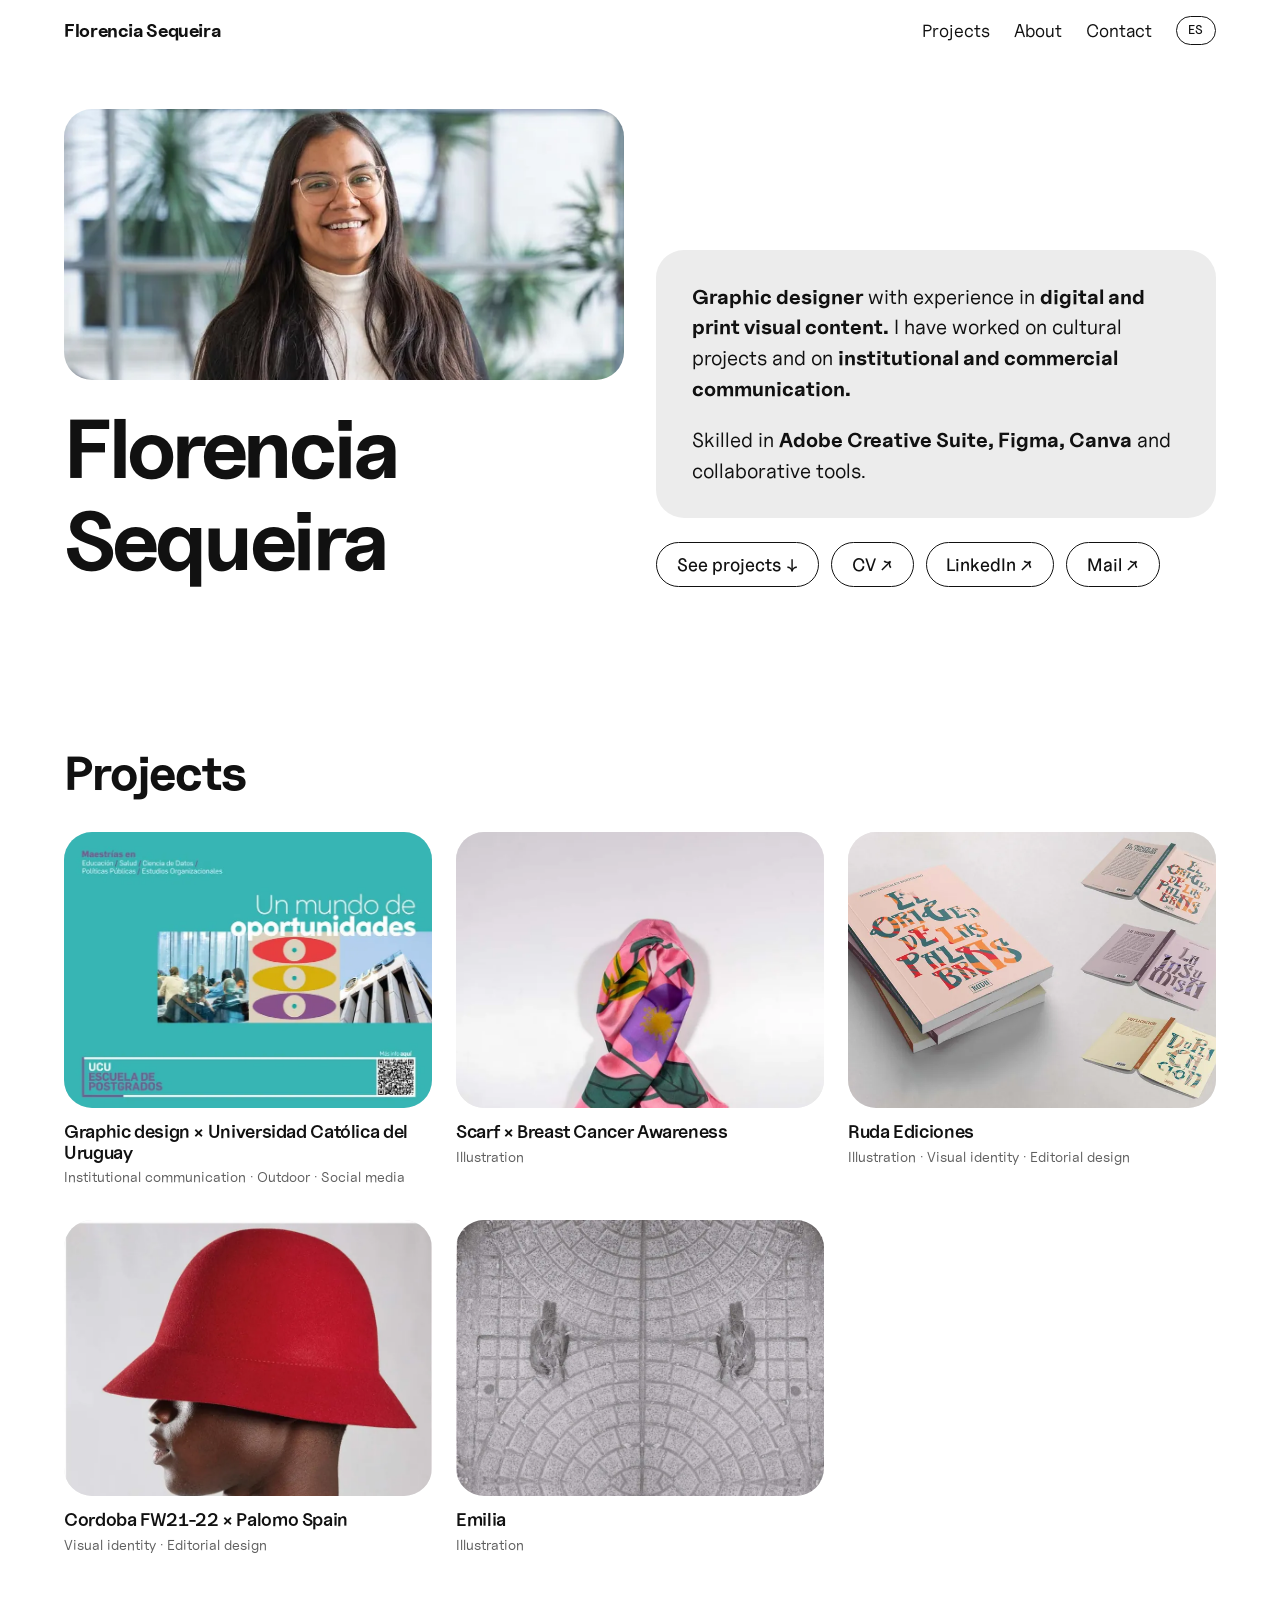
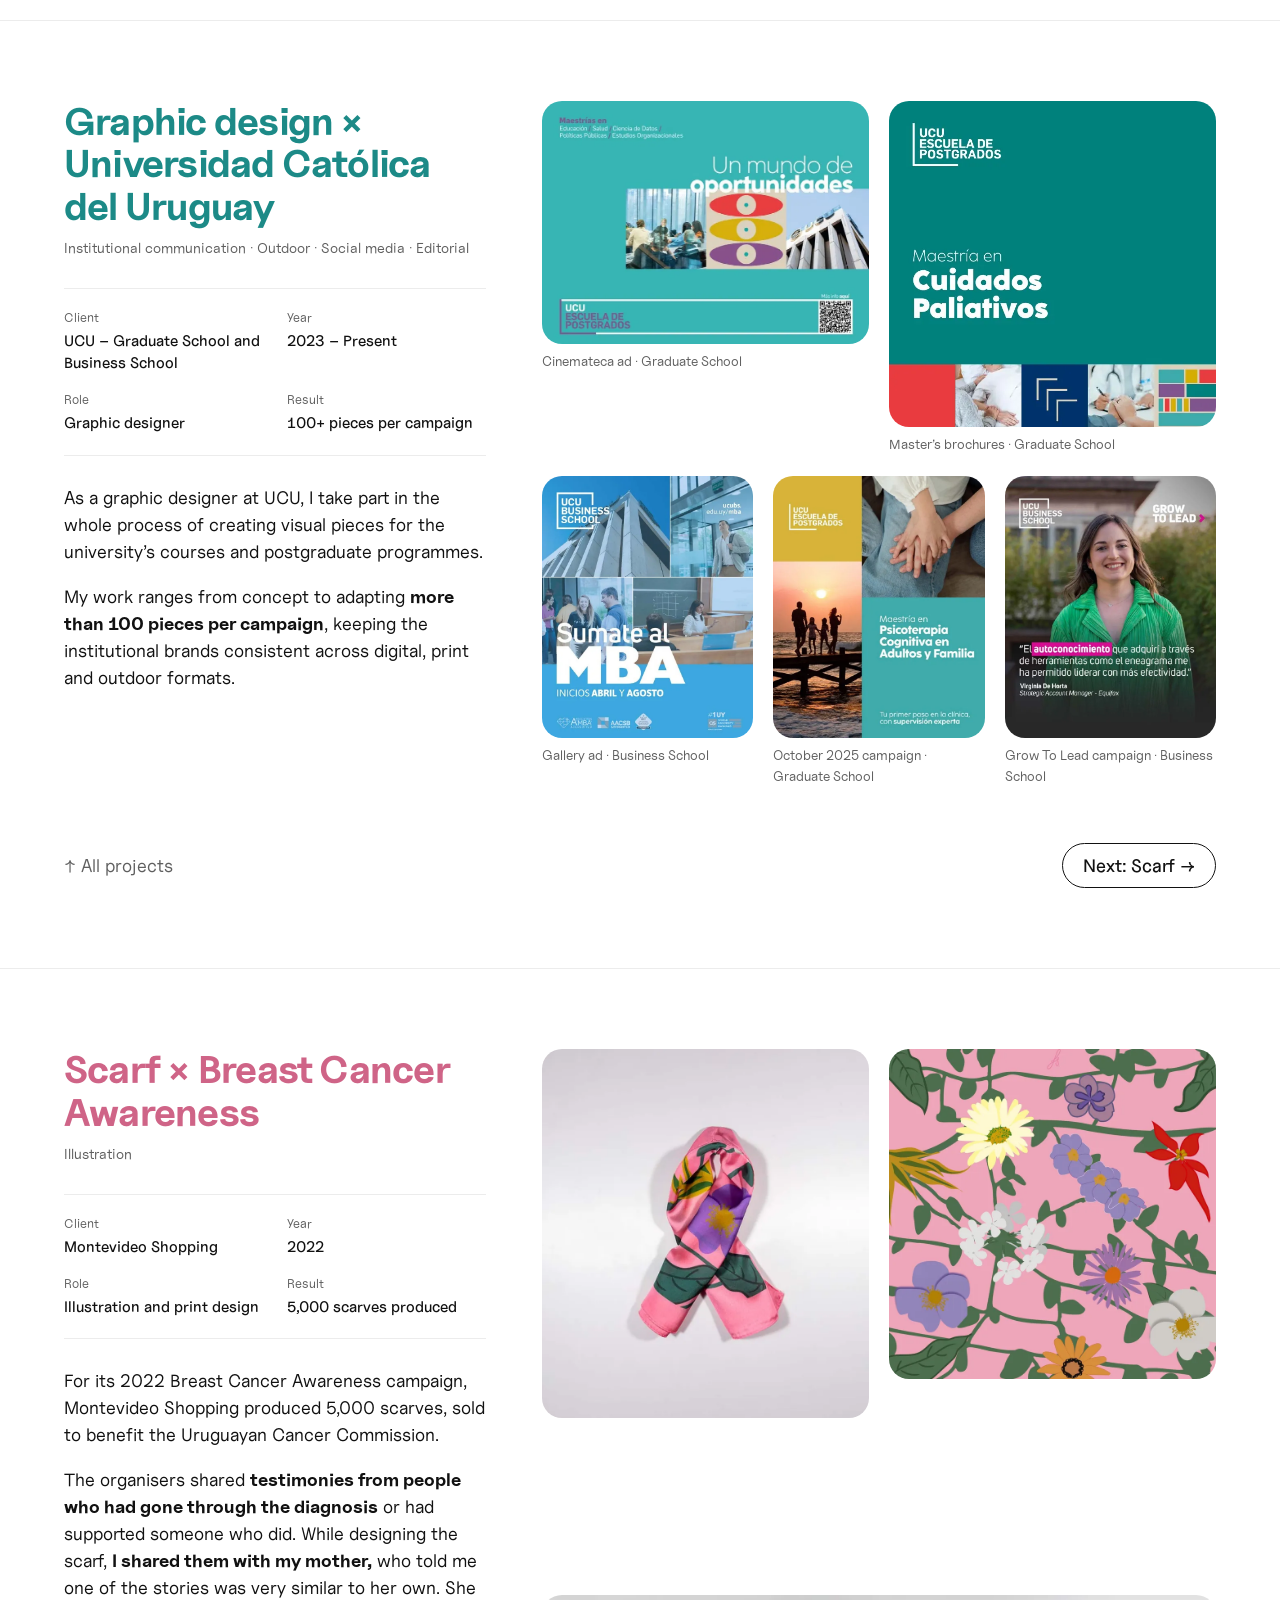
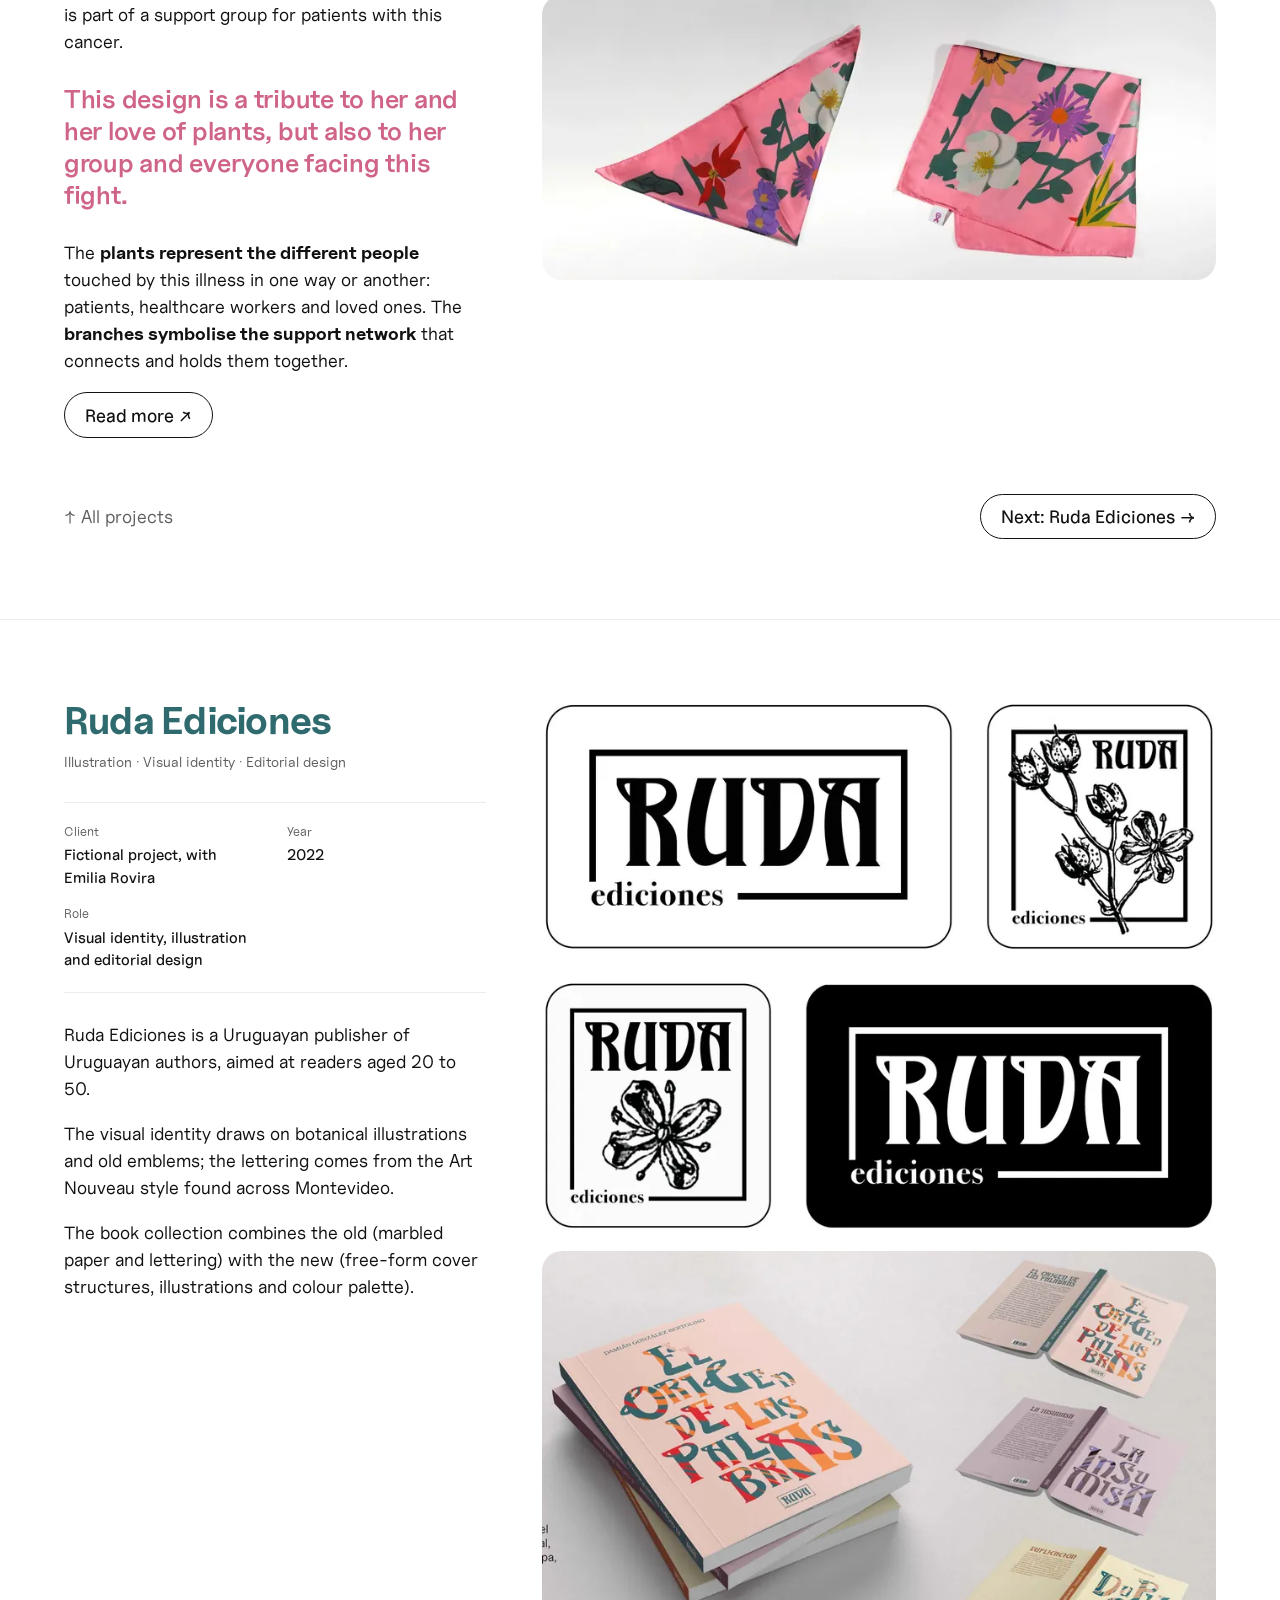
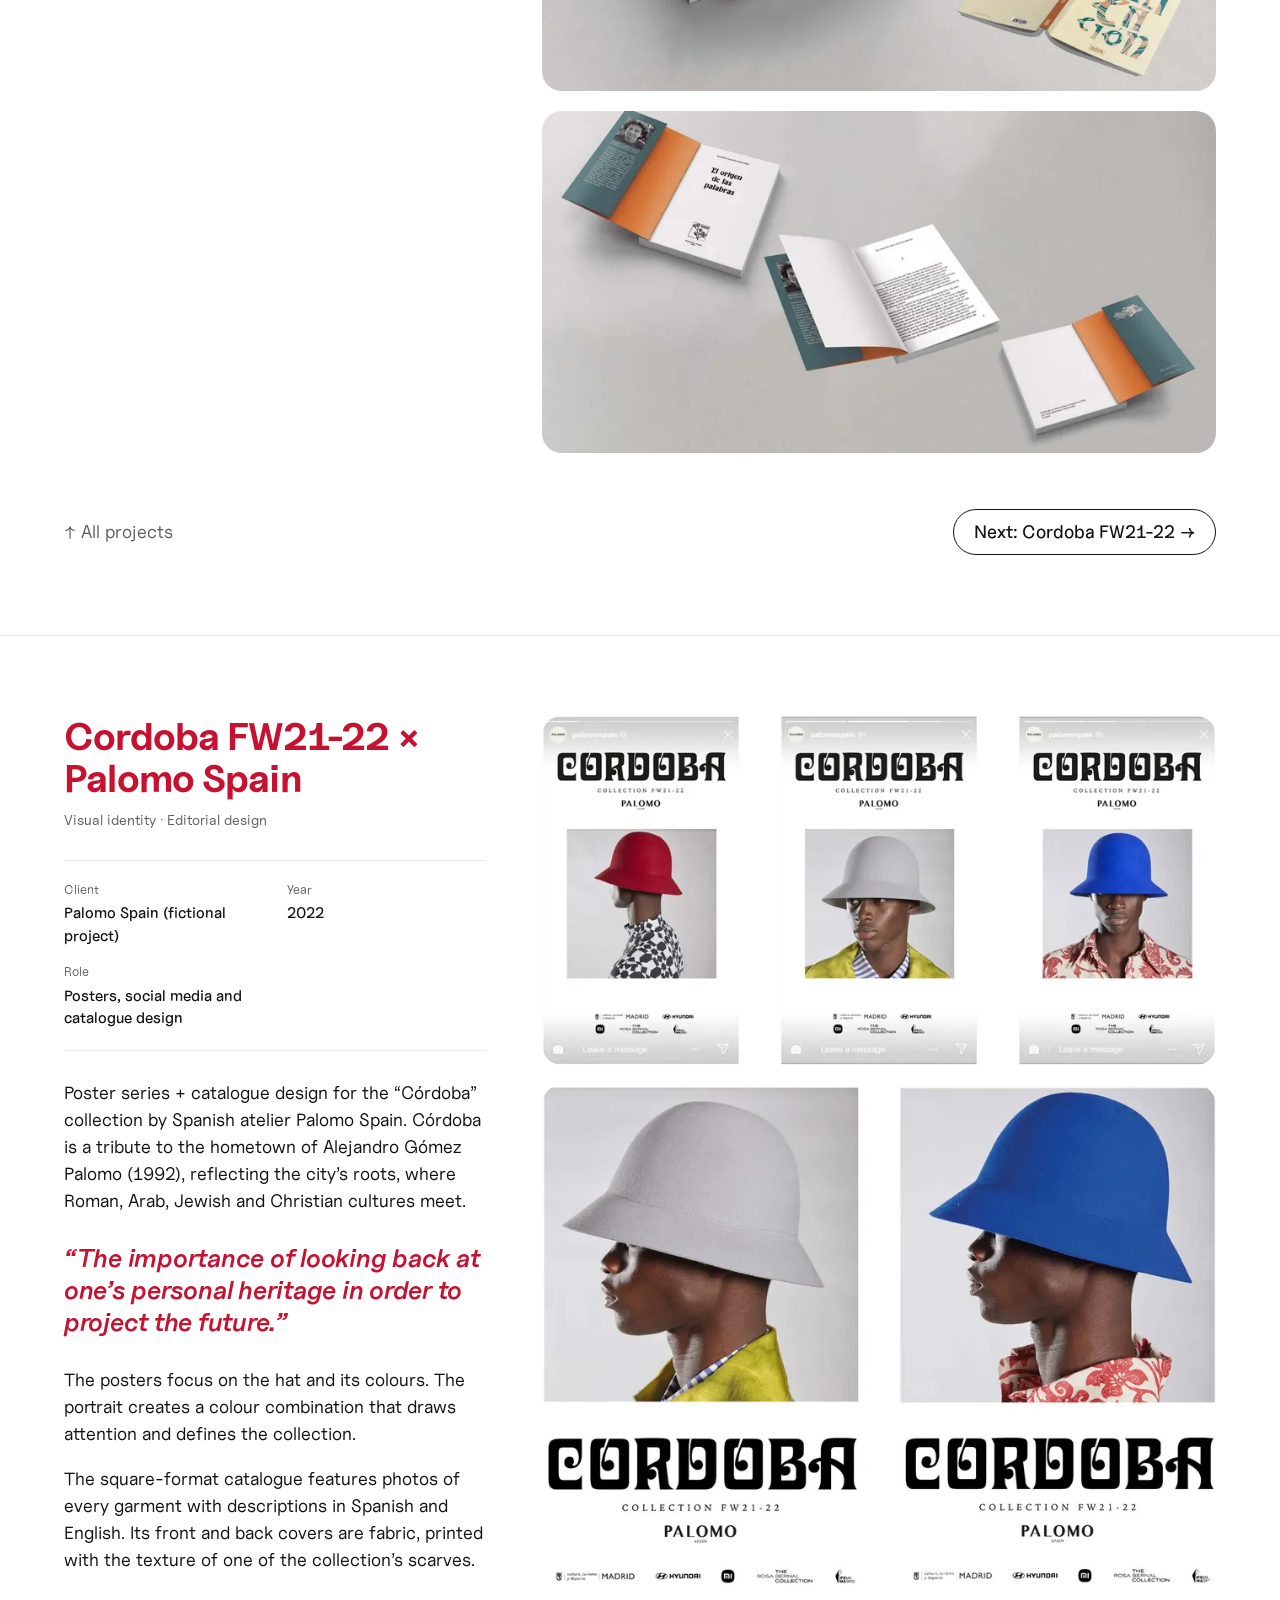
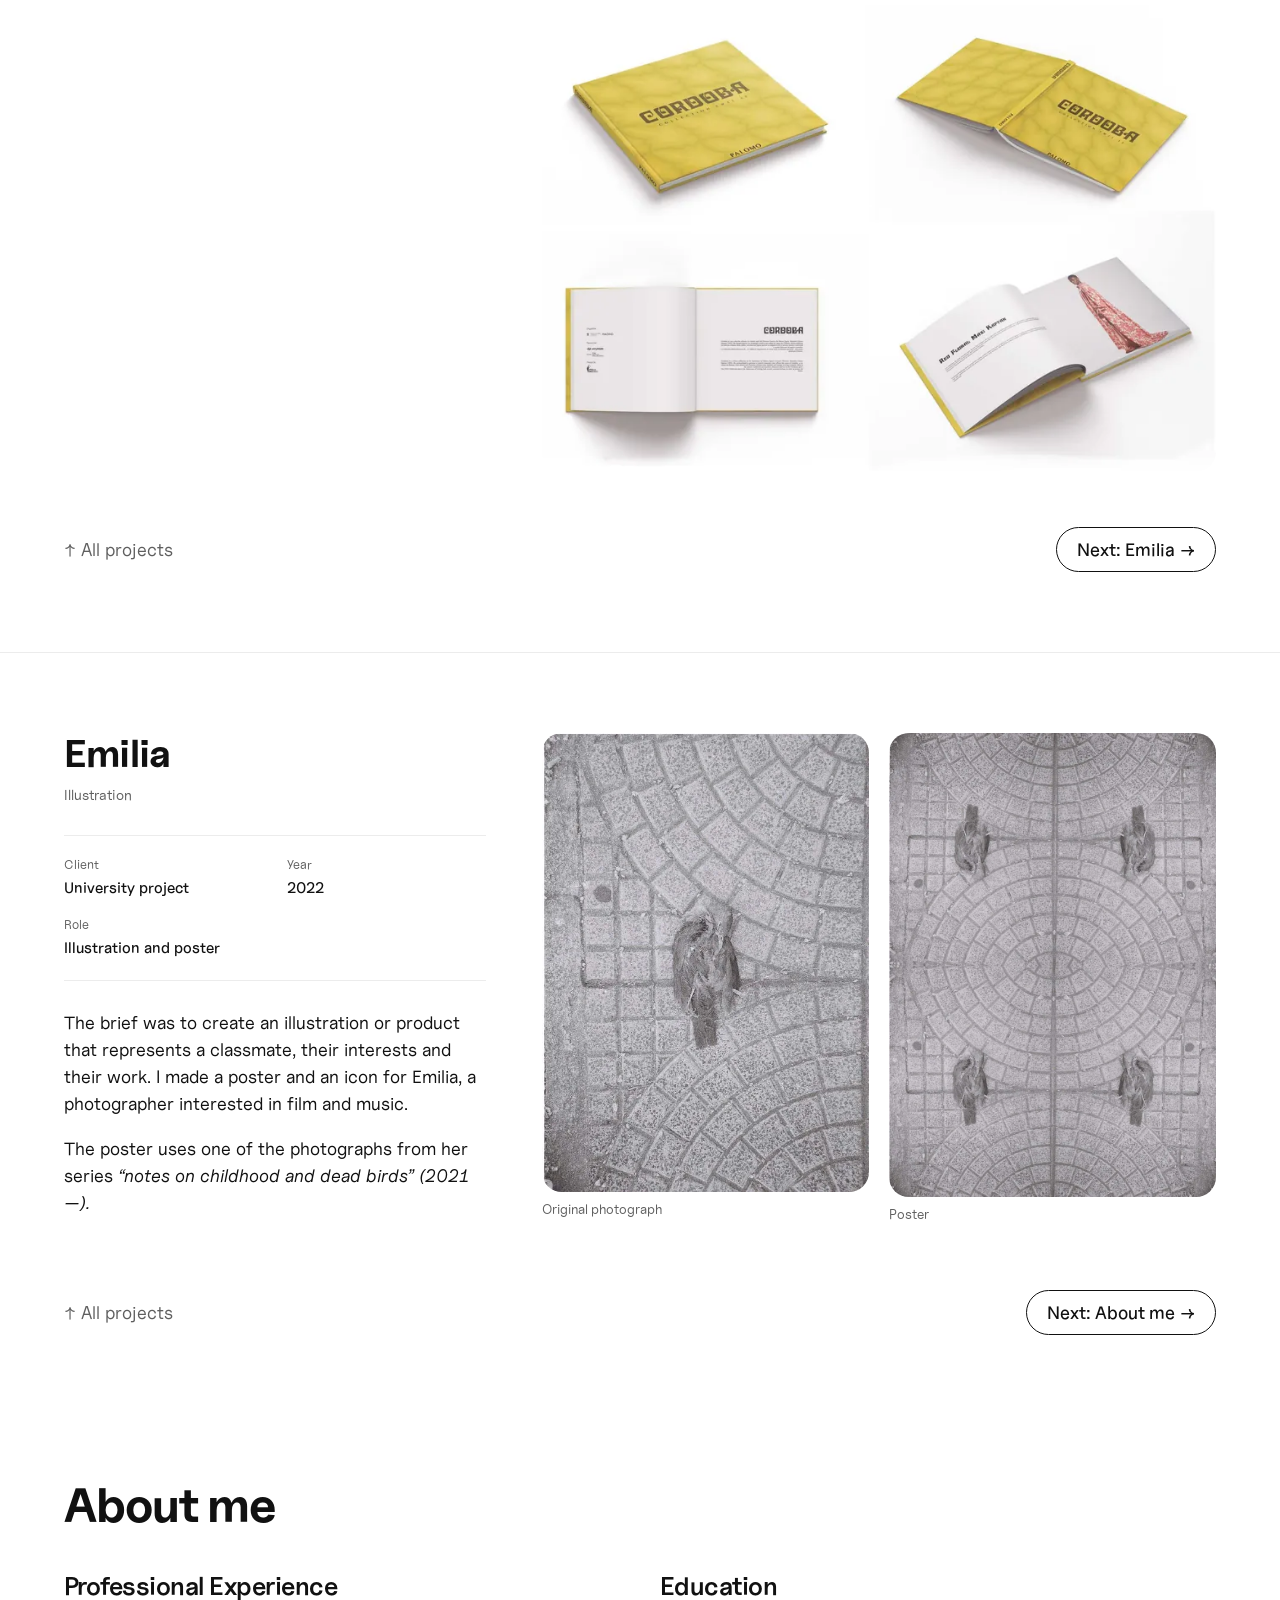
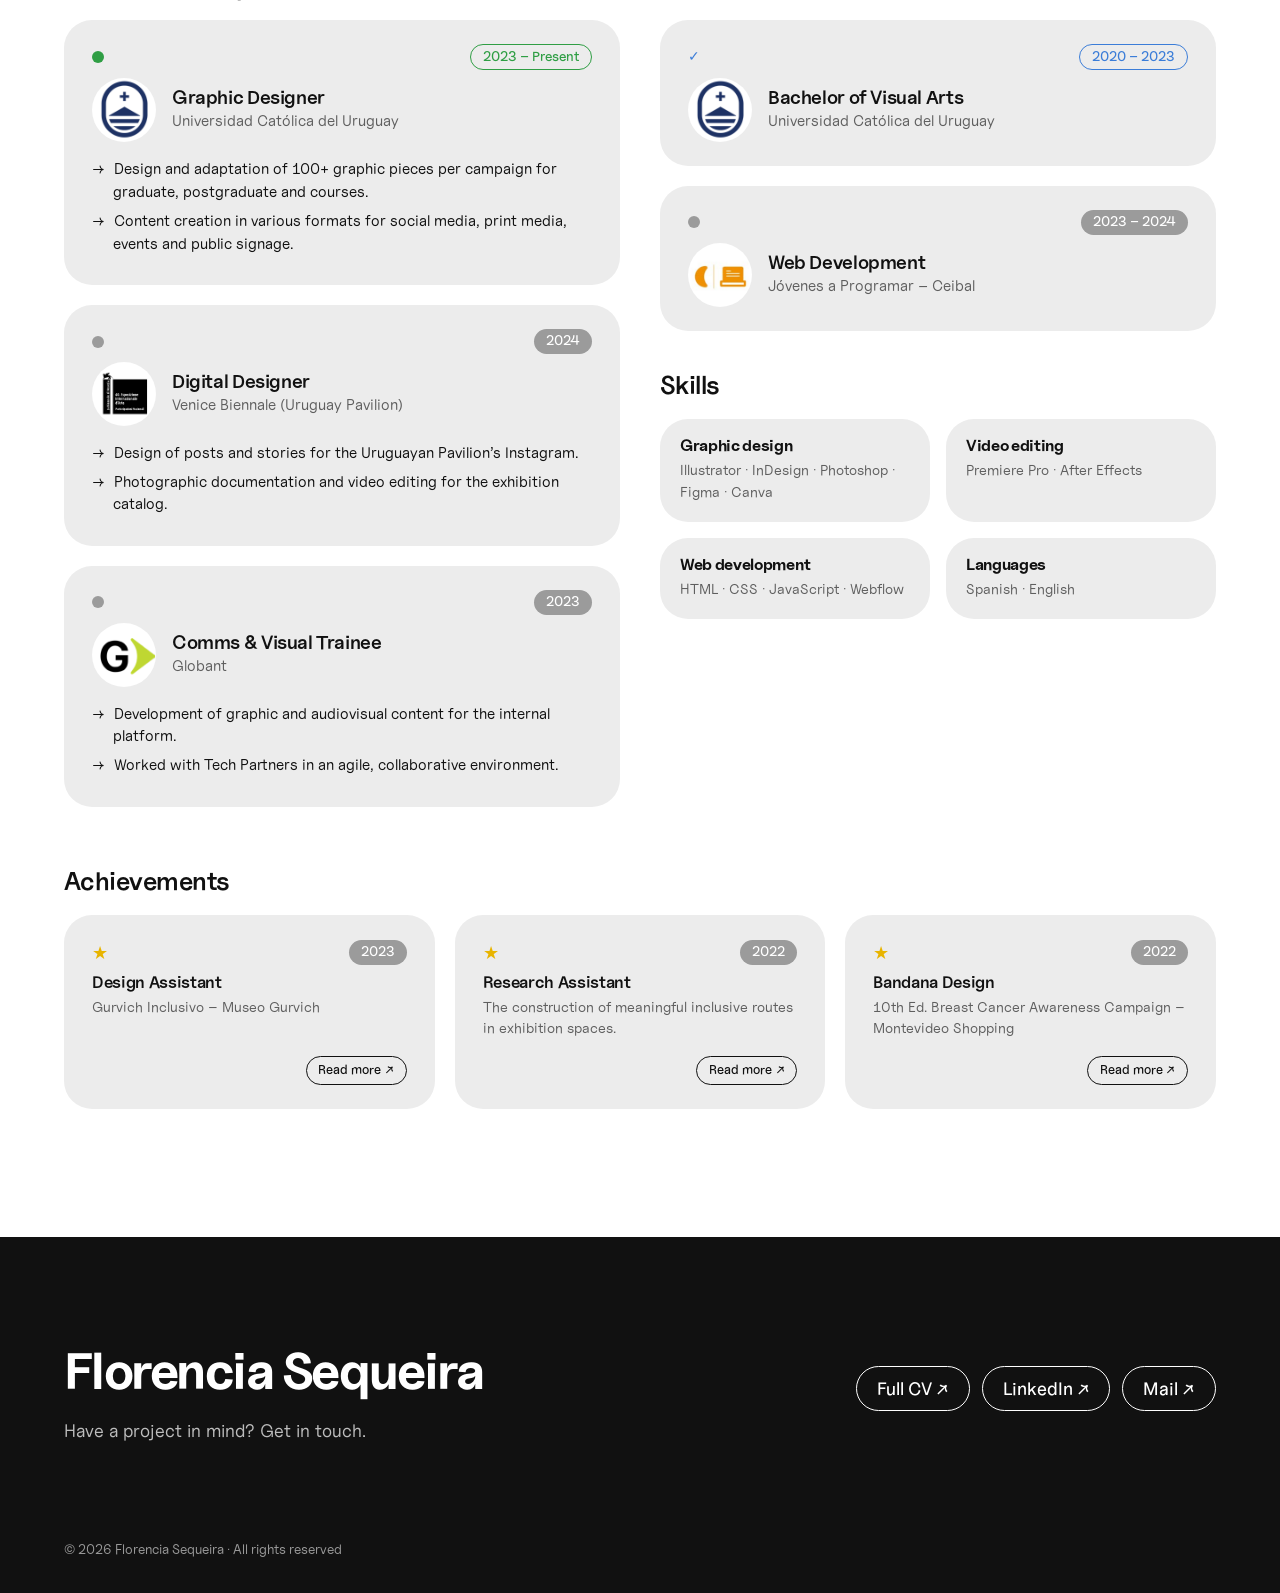
==== index.html @ ae551be0 "Visor de imágenes, página 404 y datos para Google - Visor: clic en una imagen para verla grande, con" ====
<!DOCTYPE html>
<html lang="es">
  <head>
    <meta charset="UTF-8" />
    <meta name="viewport" content="width=device-width, initial-scale=1.0" />
    <title>Florencia Sequeira · Diseño gráfico</title>
    <meta
      name="description"
      content="Portfolio de Florencia Sequeira, diseñadora gráfica: identidad visual, diseño editorial, ilustración y comunicación institucional."
    />

    <!-- Vista previa al compartir el enlace (LinkedIn, WhatsApp, mail…) -->
    <meta property="og:type" content="website" />
    <meta property="og:url" content="https://floseq.github.io/" />
    <meta property="og:title" content="Florencia Sequeira · Diseño gráfico" />
    <meta
      property="og:description"
      content="Diseñadora gráfica · Graphic designer. Identidad visual, diseño editorial, ilustración y comunicación institucional."
    />
    <meta property="og:image" content="https://floseq.github.io/images/og-imagen.jpg" />
    <meta property="og:image:width" content="1200" />
    <meta property="og:image:height" content="630" />
    <meta property="og:image:alt" content="Florencia Sequeira, diseñadora gráfica" />
    <meta property="og:locale" content="es_UY" />
    <meta property="og:locale:alternate" content="en_US" />
    <meta name="twitter:card" content="summary_large_image" />

    <!-- Ícono de la pestaña del navegador -->
    <link rel="icon" type="image/png" sizes="32x32" href="images/favicon-32.png" />
    <link rel="icon" type="image/png" sizes="192x192" href="images/icono-192.png" />
    <link rel="apple-touch-icon" href="images/apple-touch-icon.png" />
    <meta name="theme-color" content="#ffffff" />

    <!-- Para Google: la dirección oficial de esta página y quién es su autora -->
    <link rel="canonical" href="https://floseq.github.io/" />
    <script type="application/ld+json">
      {
        "@context": "https://schema.org",
        "@type": "Person",
        "name": "Florencia Sequeira",
        "jobTitle": "Diseñadora gráfica",
        "description": "Diseñadora gráfica con experiencia en contenido visual digital e impreso, identidad visual, diseño editorial e ilustración.",
        "url": "https://floseq.github.io/",
        "image": "https://floseq.github.io/images/proyectos/perfil.webp",
        "email": "mailto:florenciasequeira@gmail.com",
        "sameAs": ["https://www.linkedin.com/in/floseq/"],
        "worksFor": { "@type": "CollegeOrUniversity", "name": "Universidad Católica del Uruguay" },
        "alumniOf": { "@type": "CollegeOrUniversity", "name": "Universidad Católica del Uruguay" },
        "address": { "@type": "PostalAddress", "addressCountry": "UY" },
        "knowsAbout": ["Diseño gráfico", "Identidad visual", "Diseño editorial", "Ilustración", "Comunicación institucional"],
        "knowsLanguage": ["es", "en"]
      }
    </script>

    <link rel="preload" href="fonts/uncut-sans-latin-400-normal.woff2" as="font" type="font/woff2" crossorigin />
    <link rel="preload" href="fonts/uncut-sans-latin-600-normal.woff2" as="font" type="font/woff2" crossorigin />
    <link rel="stylesheet" href="estilos.css" />
  </head>
  <body>
    <!-- Cómo funcionan los idiomas:
         cada texto está dos veces, con class="es" y class="en".
         El CSS oculta el idioma que no está activo y script.js cambia entre ellos. -->
    <a class="saltar" href="#contenido">
      <span class="es">Saltar al contenido</span><span class="en">Skip to content</span>
    </a>

    <header class="cabecera">
      <a class="marca" href="#inicio">Florencia Sequeira</a>
      <nav class="menu">
        <!-- En celular estos enlaces se esconden y se abren con el botón "Menú" -->
        <div class="menu__enlaces" id="menu-enlaces">
          <a href="#proyectos"><span class="es">Proyectos</span><span class="en">Projects</span></a>
          <a href="#sobremi"><span class="es">Sobre mí</span><span class="en">About</span></a>
          <a href="#contacto"><span class="es">Contacto</span><span class="en">Contact</span></a>
        </div>
        <button class="pill pill--chica" id="cambiar-idioma" type="button" aria-label="View in English">
          <span class="es">EN</span>
          <span class="en">ES</span>
        </button>
        <button class="menu__boton" id="abrir-menu" type="button" aria-expanded="false" aria-controls="menu-enlaces">
          <span class="menu__icono" aria-hidden="true"></span>
          <span class="solo-lector es">Menú</span><span class="solo-lector en">Menu</span>
        </button>
      </nav>
    </header>

    <main id="contenido">
      <!-- ========== INICIO ========== -->
      <section class="hero" id="inicio">
        <div class="hero__perfil">
          <img
            class="hero__foto"
            src="images/proyectos/perfil.webp"
            srcset="images/proyectos/perfil-800.webp 800w, images/proyectos/perfil.webp 1000w"
            sizes="(max-width: 900px) 100vw, 580px"
            width="1000"
            height="485"
            alt="Retrato de Florencia Sequeira sonriendo"
            data-alt-en="Portrait of Florencia Sequeira smiling"
          />
          <h1 class="hero__nombre">Florencia Sequeira</h1>
        </div>

        <div class="hero__texto">
          <div class="tarjeta tarjeta--grande">
            <p class="es">
              <strong>Diseñadora gráfica</strong> con experiencia en <strong>contenido visual digital e impreso.</strong> He trabajado en proyectos
              culturales y de <strong>comunicación institucional y comercial.</strong>
            </p>
            <p class="en">
              <strong>Graphic designer</strong> with experience in <strong>digital and print visual content.</strong> I have worked on cultural
              projects and on <strong>institutional and commercial communication.</strong>
            </p>
            <p class="es">
              Manejo de <strong>Adobe Creative Suite, Figma, Canva</strong> y herramientas colaborativas.
            </p>
            <p class="en">
              Skilled in <strong>Adobe Creative Suite, Figma, Canva</strong> and collaborative tools.
            </p>
          </div>

          <div class="botones">
            <a class="pill" href="#proyectos"><span class="es">Ver proyectos</span><span class="en">See projects</span> ↓</a>
            <a class="pill es" href="docs/Florencia-Sequeira-CV-ES.pdf" target="_blank" rel="noopener">CV ↗</a>
            <a class="pill en" href="docs/Florencia-Sequeira-CV-EN.pdf" target="_blank" rel="noopener">CV ↗</a>
            <a class="pill" href="https://www.linkedin.com/in/floseq/" target="_blank" rel="noopener">LinkedIn ↗</a>
            <a class="pill" href="mailto:florenciasequeira@gmail.com">Mail ↗</a>
          </div>
        </div>
      </section>

      <!-- ========== PROYECTOS: índice ========== -->
      <section class="seccion" id="proyectos">
        <h2><span class="es">Proyectos</span><span class="en">Projects</span></h2>

        <div class="indice">
          <a class="indice__item" href="#ucu">
            <img
              src="images/proyectos/ucu-cinemateca.webp"
              srcset="images/proyectos/ucu-cinemateca-800.webp 800w, images/proyectos/ucu-cinemateca.webp 842w"
              sizes="(max-width: 600px) 100vw, 400px"
              width="842"
              height="624"
              alt=""
              loading="lazy"
            />
            <h3>
              <span class="es">Diseño gráfico × Universidad Católica del Uruguay</span
              ><span class="en">Graphic design × Universidad Católica del Uruguay</span>
            </h3>
            <p>
              <span class="es">Comunicación institucional · Vía pública · Redes sociales</span
              ><span class="en">Institutional communication · Outdoor · Social media</span>
            </p>
          </a>
          <a class="indice__item" href="#bienal" hidden>
            <!-- PENDIENTE: cambiar por una imagen real del proyecto -->
            <div class="indice__placeholder">
              <img src="images/logos/bienal.png" width="144" height="144" alt="" />
            </div>
            <h3><span class="es">Bienal de Venecia × Pabellón de Uruguay</span><span class="en">Venice Biennale × Uruguay Pavilion</span></h3>
            <p><span class="es">Redes sociales · Fotografía · Video</span><span class="en">Social media · Photography · Video</span></p>
          </a>
          <a class="indice__item" href="#panuelo">
            <img
              src="images/proyectos/panuelo-lazo.webp"
              srcset="images/proyectos/panuelo-lazo-800.webp 800w, images/proyectos/panuelo-lazo.webp 1200w"
              sizes="(max-width: 600px) 100vw, 400px"
              width="1200"
              height="1350"
              alt=""
              loading="lazy"
            />
            <h3><span class="es">Pañuelo × Lucha contra el Cáncer de Mama</span><span class="en">Scarf × Breast Cancer Awareness</span></h3>
            <p><span class="es">Ilustración</span><span class="en">Illustration</span></p>
          </a>
          <a class="indice__item" href="#ruda">
            <img
              src="images/proyectos/ruda-libros.webp"
              srcset="images/proyectos/ruda-libros-800.webp 800w, images/proyectos/ruda-libros.webp 1600w"
              sizes="(max-width: 600px) 100vw, 400px"
              width="1600"
              height="1044"
              alt=""
              loading="lazy"
            />
            <h3>Ruda Ediciones</h3>
            <p>
              <span class="es">Ilustración · Identidad visual · Diseño editorial</span
              ><span class="en">Illustration · Visual identity · Editorial design</span>
            </p>
          </a>
          <a class="indice__item" href="#cordoba">
            <img
              src="images/proyectos/cordoba-afiche.webp"
              srcset="images/proyectos/cordoba-afiche-800.webp 800w, images/proyectos/cordoba-afiche.webp 1000w"
              sizes="(max-width: 600px) 100vw, 400px"
              width="1000"
              height="1589"
              alt=""
              loading="lazy"
            />
            <h3>Cordoba FW21-22 × Palomo Spain</h3>
            <p>
              <span class="es">Identidad visual · Diseño editorial</span><span class="en">Visual identity · Editorial design</span>
            </p>
          </a>
          <a class="indice__item" href="#emilia">
            <img
              src="images/proyectos/emilia-poster.webp"
              srcset="images/proyectos/emilia-poster-800.webp 800w, images/proyectos/emilia-poster.webp 1000w"
              sizes="(max-width: 600px) 100vw, 400px"
              width="1000"
              height="1419"
              alt=""
              loading="lazy"
            />
            <h3>Emilia</h3>
            <p><span class="es">Ilustración</span><span class="en">Illustration</span></p>
          </a>
        </div>
      </section>

      <!-- Cada proyecto tiene:
           1. --acento: el color del proyecto (lo usa estilos.css)
           2. .ficha: cliente, año, rol y resultado
           3. .galeria: las imágenes. Por defecto ocupan media fila;
              class="ancho" ocupa la fila entera y class="tercio" un tercio.
           4. .proyecto__nav: enlaces al siguiente proyecto -->

      <!-- ========== PROYECTO: UCU ========== -->
      <article class="proyecto" id="ucu" style="--acento: #1c8a87">
        <div class="proyecto__texto">
          <h2 class="proyecto__titulo">
            <span class="es">Diseño gráfico × Universidad Católica del Uruguay</span
            ><span class="en">Graphic design × Universidad Católica del Uruguay</span>
          </h2>
          <p class="etiquetas">
            <span class="es">Comunicación institucional · Vía pública · Redes sociales · Editorial</span
            ><span class="en">Institutional communication · Outdoor · Social media · Editorial</span>
          </p>

          <dl class="ficha">
            <div>
              <dt><span class="es">Cliente</span><span class="en">Client</span></dt>
              <dd>
                <span class="es">UCU – Escuela de Postgrados y Business School</span
                ><span class="en">UCU – Graduate School and Business School</span>
              </dd>
            </div>
            <div>
              <dt><span class="es">Año</span><span class="en">Year</span></dt>
              <dd>2023 – <span class="es">Actualidad</span><span class="en">Present</span></dd>
            </div>
            <div>
              <dt><span class="es">Rol</span><span class="en">Role</span></dt>
              <dd><span class="es">Diseñadora gráfica</span><span class="en">Graphic designer</span></dd>
            </div>
            <div>
              <dt><span class="es">Resultado</span><span class="en">Result</span></dt>
              <dd><span class="es">+100 piezas por campaña</span><span class="en">100+ pieces per campaign</span></dd>
            </div>
          </dl>

          <p class="es">
            Como diseñadora gráfica en UCU, colaboro en todo el proceso de creación de piezas visuales para cursos y programas de postgrado de la
            universidad.
          </p>
          <p class="en">
            As a graphic designer at UCU, I take part in the whole process of creating visual pieces for the university’s courses and postgraduate
            programmes.
          </p>
          <p class="es">
            Mi trabajo abarca desde la conceptualización hasta la adaptación de <strong>más de 100 piezas gráficas por campaña</strong>,
            manteniendo la coherencia visual de las marcas institucionales en varios formatos: materiales digitales, impresos y cartelería pública.
          </p>
          <p class="en">
            My work ranges from concept to adapting <strong>more than 100 pieces per campaign</strong>, keeping the institutional brands consistent
            across digital, print and outdoor formats.
          </p>
        </div>

        <div class="galeria">
          <figure>
            <img
              class="media"
              src="images/proyectos/ucu-cinemateca.webp"
              srcset="images/proyectos/ucu-cinemateca-800.webp 800w, images/proyectos/ucu-cinemateca.webp 842w"
              sizes="(max-width: 600px) 100vw, (max-width: 900px) 50vw, 360px"
              width="842"
              height="624"
              loading="lazy"
              alt="Aviso “Un mundo de oportunidades” de la Escuela de Postgrados, en turquesa con fotos y formas de colores"
              data-alt-en="“A world of opportunities” ad for the Graduate School, in turquoise with photos and colourful shapes"
            />
            <figcaption>
              <span class="es">Aviso Cinemateca · Escuela de Postgrados</span><span class="en">Cinemateca ad · Graduate School</span>
            </figcaption>
          </figure>
          <figure>
            <img
              class="media"
              src="images/proyectos/ucu-folletos.webp"
              width="632"
              height="630"
              loading="lazy"
              alt="Tapa del folleto de la Maestría en Cuidados Paliativos, en verde azulado"
              data-alt-en="Cover of the Master’s in Palliative Care brochure, in teal"
            />
            <figcaption>
              <span class="es">Folletos de maestrías · Escuela de Postgrados</span><span class="en">Master’s brochures · Graduate School</span>
            </figcaption>
          </figure>
          <figure class="tercio">
            <img
              class="media"
              src="images/proyectos/ucu-mba.webp"
              width="644"
              height="800"
              loading="lazy"
              alt="Aviso “Sumate al MBA” de UCU Business School con fotos del campus"
              data-alt-en="“Join the MBA” ad for UCU Business School with campus photos"
            />
            <figcaption><span class="es">Aviso Galería · Business School</span><span class="en">Gallery ad · Business School</span></figcaption>
          </figure>
          <figure class="tercio">
            <img
              class="media"
              src="images/proyectos/ucu-psicoterapia.webp"
              width="644"
              height="800"
              loading="lazy"
              alt="Pieza de la Maestría en Psicoterapia Cognitiva con fotos de una familia y manos entrelazadas"
              data-alt-en="Piece for the Master’s in Cognitive Psychotherapy with photos of a family and joined hands"
            />
            <figcaption>
              <span class="es">Campaña OCT/2025 · Escuela de Postgrados</span><span class="en">October 2025 campaign · Graduate School</span>
            </figcaption>
          </figure>
          <figure class="tercio">
            <img
              class="media"
              src="images/proyectos/ucu-grow-to-lead.webp"
              width="644"
              height="800"
              loading="lazy"
              alt="Pieza “Grow To Lead” con el retrato y la cita de una egresada"
              data-alt-en="“Grow To Lead” piece with a graduate’s portrait and quote"
            />
            <figcaption>
              <span class="es">Campaña Grow To Lead · Business School</span><span class="en">Grow To Lead campaign · Business School</span>
            </figcaption>
          </figure>
        </div>

        <nav class="proyecto__nav">
          <a href="#proyectos">↑ <span class="es">Todos los proyectos</span><span class="en">All projects</span></a>
          <a class="pill" href="#panuelo"><span class="es">Siguiente: Pañuelo</span><span class="en">Next: Scarf</span> →</a>
        </nav>
      </article>

      <!-- ========== PROYECTO: Bienal de Venecia (PENDIENTE: textos e imágenes) ==========
           OCULTO con el atributo "hidden". Para mostrarlo:
           1. Borrar "hidden" aquí abajo y en su tarjeta del índice de proyectos.
           2. En el proyecto UCU, cambiar "Siguiente" para que apunte a #bienal. -->
      <article class="proyecto" id="bienal" style="--acento: #111111" hidden>
        <div class="proyecto__texto">
          <h2 class="proyecto__titulo">
            <span class="es">Bienal de Venecia × Pabellón de Uruguay</span><span class="en">Venice Biennale × Uruguay Pavilion</span>
          </h2>
          <p class="etiquetas"><span class="es">Redes sociales · Fotografía · Video</span><span class="en">Social media · Photography · Video</span></p>

          <dl class="ficha">
            <div>
              <dt><span class="es">Cliente</span><span class="en">Client</span></dt>
              <dd>
                <span class="es">Envío de Uruguay a la 60ª Bienal de Venecia</span
                ><span class="en">Uruguay’s participation in the 60th Venice Biennale</span>
              </dd>
            </div>
            <div>
              <dt><span class="es">Año</span><span class="en">Year</span></dt>
              <dd>2024</dd>
            </div>
            <div>
              <dt><span class="es">Rol</span><span class="en">Role</span></dt>
              <dd><span class="es">Diseñadora digital</span><span class="en">Digital designer</span></dd>
            </div>
            <div>
              <dt><span class="es">Resultado</span><span class="en">Result</span></dt>
              <dd class="pendiente"><span class="es">Pendiente</span><span class="en">To do</span></dd>
            </div>
          </dl>

          <p class="es">
            Diseñé las publicaciones e historias para el Instagram del pabellón uruguayo, y realicé el registro fotográfico y la edición de videos
            del catálogo de la exposición.
          </p>
          <p class="en">
            I designed the posts and stories for the Uruguayan Pavilion’s Instagram, and handled the photographic documentation and video editing
            for the exhibition catalogue.
          </p>
          <p class="pendiente">
            <span class="es">Texto pendiente: concepto de la exposición, desafío de comunicación y tu proceso.</span
            ><span class="en">Text to do: exhibition concept, communication challenge and your process.</span>
          </p>
        </div>

        <div class="galeria">
          <div class="placeholder ancho" style="aspect-ratio: 16 / 9">
            <span class="es">Imagen pendiente: publicaciones de Instagram</span><span class="en">Image to do: Instagram posts</span>
          </div>
          <div class="placeholder" style="aspect-ratio: 4 / 5">
            <span class="es">Imagen pendiente: historia</span><span class="en">Image to do: story</span>
          </div>
          <div class="placeholder" style="aspect-ratio: 4 / 5">
            <span class="es">Imagen pendiente: historia</span><span class="en">Image to do: story</span>
          </div>
          <div class="placeholder ancho" style="aspect-ratio: 16 / 9">
            <span class="es">Imagen pendiente: fotografías o video del catálogo</span
            ><span class="en">Image to do: catalogue photos or video</span>
          </div>
        </div>

        <nav class="proyecto__nav">
          <a href="#proyectos">↑ <span class="es">Todos los proyectos</span><span class="en">All projects</span></a>
          <a class="pill" href="#panuelo"><span class="es">Siguiente: Pañuelo</span><span class="en">Next: Scarf</span> →</a>
        </nav>
      </article>

      <!-- ========== PROYECTO: Pañuelo ========== -->
      <article class="proyecto" id="panuelo" style="--acento: #cf6487">
        <div class="proyecto__texto">
          <h2 class="proyecto__titulo">
            <span class="es">Pañuelo × Lucha contra el Cáncer de Mama</span><span class="en">Scarf × Breast Cancer Awareness</span>
          </h2>
          <p class="etiquetas"><span class="es">Ilustración</span><span class="en">Illustration</span></p>

          <dl class="ficha">
            <div>
              <dt><span class="es">Cliente</span><span class="en">Client</span></dt>
              <dd>Montevideo Shopping</dd>
            </div>
            <div>
              <dt><span class="es">Año</span><span class="en">Year</span></dt>
              <dd>2022</dd>
            </div>
            <div>
              <dt><span class="es">Rol</span><span class="en">Role</span></dt>
              <dd><span class="es">Ilustración y diseño de estampa</span><span class="en">Illustration and print design</span></dd>
            </div>
            <div>
              <dt><span class="es">Resultado</span><span class="en">Result</span></dt>
              <dd><span class="es">5.000 pañuelos producidos</span><span class="en">5,000 scarves produced</span></dd>
            </div>
          </dl>

          <p class="es">
            En la campaña 2022 de la Lucha contra el Cáncer de Mama, Montevideo Shopping produjo 5.000 pañuelos para comercializar a beneficio de
            la Comisión de Lucha contra el Cáncer.
          </p>
          <p class="en">
            For its 2022 Breast Cancer Awareness campaign, Montevideo Shopping produced 5,000 scarves, sold to benefit the Uruguayan Cancer
            Commission.
          </p>
          <p class="es">
            Para conocer más, desde la organización compartieron <strong>testimonios de quienes transitaron el diagnóstico</strong> o fueron
            acompañantes. Al momento de diseñar el pañuelo, <strong>compartí los testimonios con mi madre,</strong> y me comentó que una de las
            experiencias era muy similar a la suya. Ella forma parte de un grupo de apoyo a pacientes con este cáncer.
          </p>
          <p class="en">
            The organisers shared <strong>testimonies from people who had gone through the diagnosis</strong> or had supported someone who did.
            While designing the scarf, <strong>I shared them with my mother,</strong> who told me one of the stories was very similar to her own.
            She is part of a support group for patients with this cancer.
          </p>

          <blockquote class="cita">
            <span class="es">Este diseño es un homenaje hacia ella y a su amor por las plantas, pero también a su grupo y todas que enfrentan esta lucha.</span>
            <span class="en">This design is a tribute to her and her love of plants, but also to her group and everyone facing this fight.</span>
          </blockquote>

          <p class="es">
            Las <strong>plantas representan a las distintas personas</strong> que, de una u otra forma, están atravesadas por esta enfermedad:
            pacientes, personal de salud y personas allegadas. Las <strong>ramas simbolizan la red de contención</strong> que las une y las sostiene.
          </p>
          <p class="en">
            The <strong>plants represent the different people</strong> touched by this illness in one way or another: patients, healthcare workers
            and loved ones. The <strong>branches symbolise the support network</strong> that connects and holds them together.
          </p>

          <a class="pill" href="https://tinyurl.com/mvd-shopping" target="_blank" rel="noopener">
            <span class="es">Ver más</span><span class="en">Read more</span> ↗
          </a>
        </div>

        <div class="galeria">
          <img
            class="media"
            src="images/proyectos/panuelo-lazo.webp"
            srcset="images/proyectos/panuelo-lazo-800.webp 800w, images/proyectos/panuelo-lazo.webp 1200w"
            sizes="(max-width: 600px) 100vw, (max-width: 900px) 50vw, 360px"
            width="1200"
            height="1350"
            loading="lazy"
            alt="Pañuelo rosa con flores, anudado en forma de lazo"
            data-alt-en="Pink floral scarf tied in the shape of an awareness ribbon"
          />
          <img
            class="media"
            src="images/proyectos/panuelo-ilustracion.webp"
            srcset="images/proyectos/panuelo-ilustracion-800.webp 800w, images/proyectos/panuelo-ilustracion.webp 1200w"
            sizes="(max-width: 600px) 100vw, (max-width: 900px) 50vw, 360px"
            width="1200"
            height="1209"
            loading="lazy"
            alt="Ilustración del pañuelo: flores de distintas especies unidas por ramas sobre fondo rosa"
            data-alt-en="Scarf illustration: flowers of different species joined by branches on a pink background"
          />
          <img
            class="media ancho"
            src="images/proyectos/panuelo-producto.webp"
            srcset="images/proyectos/panuelo-producto-800.webp 800w, images/proyectos/panuelo-producto.webp 1600w"
            sizes="(max-width: 900px) 100vw, 720px"
            width="1600"
            height="676"
            loading="lazy"
            alt="Dos pañuelos impresos, uno doblado en triángulo y otro en cuadrado"
            data-alt-en="Two printed scarves, one folded into a triangle and one into a square"
          />
        </div>

        <nav class="proyecto__nav">
          <a href="#proyectos">↑ <span class="es">Todos los proyectos</span><span class="en">All projects</span></a>
          <a class="pill" href="#ruda"><span class="es">Siguiente: Ruda Ediciones</span><span class="en">Next: Ruda Ediciones</span> →</a>
        </nav>
      </article>

      <!-- ========== PROYECTO: Ruda ========== -->
      <article class="proyecto" id="ruda" style="--acento: #2f6b6e">
        <div class="proyecto__texto">
          <h2 class="proyecto__titulo">Ruda Ediciones</h2>
          <p class="etiquetas">
            <span class="es">Ilustración · Identidad visual · Diseño editorial</span
            ><span class="en">Illustration · Visual identity · Editorial design</span>
          </p>

          <dl class="ficha">
            <div>
              <dt><span class="es">Cliente</span><span class="en">Client</span></dt>
              <dd>
                <span class="es">Proyecto ficticio, con Emilia Rovira</span><span class="en">Fictional project, with Emilia Rovira</span>
              </dd>
            </div>
            <div>
              <dt><span class="es">Año</span><span class="en">Year</span></dt>
              <dd>2022</dd>
            </div>
            <div>
              <dt><span class="es">Rol</span><span class="en">Role</span></dt>
              <dd>
                <span class="es">Identidad visual, ilustración y diseño editorial</span
                ><span class="en">Visual identity, illustration and editorial design</span>
              </dd>
            </div>
          </dl>

          <p class="es">Ruda Ediciones es una editorial uruguaya que apunta a un público de entre 20 y 50 años con la edición de autores uruguayos.</p>
          <p class="en">Ruda Ediciones is a Uruguayan publisher of Uruguayan authors, aimed at readers aged 20 to 50.</p>
          <p class="es">
            La identidad visual busca remitir a las ilustraciones botánicas y emblemas antiguos; la tipografía surge del estilo Art Nouveau,
            característico de varios lugares de Montevideo.
          </p>
          <p class="en">
            The visual identity draws on botanical illustrations and old emblems; the lettering comes from the Art Nouveau style found across
            Montevideo.
          </p>
          <p class="es">
            El diseño de la colección de libros es el resultado de la conjunción de lo antiguo (el papel marmolado y la tipografía) y lo actual
            (la libertad de estructuras en la tapa, las ilustraciones y la paleta cromática).
          </p>
          <p class="en">
            The book collection combines the old (marbled paper and lettering) with the new (free-form cover structures, illustrations and colour
            palette).
          </p>
        </div>

        <div class="galeria">
          <img
            class="media ancho"
            src="images/proyectos/ruda-logos.webp"
            srcset="images/proyectos/ruda-logos-800.webp 800w, images/proyectos/ruda-logos.webp 1600w"
            sizes="(max-width: 900px) 100vw, 720px"
            width="1600"
            height="1260"
            loading="lazy"
            alt="Cuatro versiones del logotipo Ruda Ediciones, con y sin ilustraciones botánicas"
            data-alt-en="Four versions of the Ruda Ediciones logo, with and without botanical illustrations"
          />
          <img
            class="media ancho"
            src="images/proyectos/ruda-libros.webp"
            srcset="images/proyectos/ruda-libros-800.webp 800w, images/proyectos/ruda-libros.webp 1600w"
            sizes="(max-width: 900px) 100vw, 720px"
            width="1600"
            height="1044"
            loading="lazy"
            alt="Colección de tres libros con títulos tipográficos de colores en estilo Art Nouveau"
            data-alt-en="Collection of three books with colourful Art Nouveau lettering on the covers"
          />
          <img
            class="media ancho"
            src="images/proyectos/ruda-interiores.webp"
            srcset="images/proyectos/ruda-interiores-800.webp 800w, images/proyectos/ruda-interiores.webp 1600w"
            sizes="(max-width: 900px) 100vw, 720px"
            width="1600"
            height="812"
            loading="lazy"
            alt="Interiores del libro El origen de las palabras con solapas verde y naranja"
            data-alt-en="Interior pages of the book El origen de las palabras with green and orange flaps"
          />
        </div>

        <nav class="proyecto__nav">
          <a href="#proyectos">↑ <span class="es">Todos los proyectos</span><span class="en">All projects</span></a>
          <a class="pill" href="#cordoba"><span class="es">Siguiente: Cordoba FW21-22</span><span class="en">Next: Cordoba FW21-22</span> →</a>
        </nav>
      </article>

      <!-- ========== PROYECTO: Córdoba ========== -->
      <article class="proyecto" id="cordoba" style="--acento: #c41230">
        <div class="proyecto__texto">
          <h2 class="proyecto__titulo">Cordoba FW21-22 × Palomo Spain</h2>
          <p class="etiquetas">
            <span class="es">Identidad visual · Diseño editorial</span><span class="en">Visual identity · Editorial design</span>
          </p>

          <dl class="ficha">
            <div>
              <dt><span class="es">Cliente</span><span class="en">Client</span></dt>
              <dd><span class="es">Palomo Spain (proyecto ficticio)</span><span class="en">Palomo Spain (fictional project)</span></dd>
            </div>
            <div>
              <dt><span class="es">Año</span><span class="en">Year</span></dt>
              <dd>2022</dd>
            </div>
            <div>
              <dt><span class="es">Rol</span><span class="en">Role</span></dt>
              <dd>
                <span class="es">Afiches, redes sociales y diseño de catálogo</span><span class="en">Posters, social media and catalogue design</span>
              </dd>
            </div>
          </dl>

          <p class="es">
            Serie de afiches + diseño de catálogo para la colección “Córdoba” del atelier español Palomo Spain. Córdoba es una colección tributo a
            la ciudad natal de Alejandro Gómez Palomo (1992), que refleja las raíces de Córdoba, donde confluyen las culturas romana, árabe, judía y
            cristiana.
          </p>
          <p class="en">
            Poster series + catalogue design for the “Córdoba” collection by Spanish atelier Palomo Spain. Córdoba is a tribute to the hometown of
            Alejandro Gómez Palomo (1992), reflecting the city’s roots, where Roman, Arab, Jewish and Christian cultures meet.
          </p>

          <blockquote class="cita cita--italica">
            <span class="es">“La importancia de mirar atrás la herencia personal para poder proyectar el futuro.”</span>
            <span class="en">“The importance of looking back at one’s personal heritage in order to project the future.”</span>
          </blockquote>

          <p class="es">
            El diseño de los afiches tiene el enfoque en el sombrero y sus colores. El retrato genera una conjunción de color que busca la atención
            y caracteriza a la colección.
          </p>
          <p class="en">
            The posters focus on the hat and its colours. The portrait creates a colour combination that draws attention and defines the
            collection.
          </p>
          <p class="es">
            El catálogo, de formato cuadrado, contiene fotografías de todas las prendas con una descripción en español e inglés. Su tapa y
            contratapa son de tela, con la textura de uno de los pañuelos de la colección.
          </p>
          <p class="en">
            The square-format catalogue features photos of every garment with descriptions in Spanish and English. Its front and back covers are
            fabric, printed with the texture of one of the collection’s scarves.
          </p>
        </div>

        <div class="galeria">
          <img
            class="media ancho"
            src="images/proyectos/cordoba-historias.webp"
            srcset="images/proyectos/cordoba-historias-800.webp 800w, images/proyectos/cordoba-historias.webp 1600w"
            sizes="(max-width: 900px) 100vw, 720px"
            width="1600"
            height="828"
            loading="lazy"
            alt="Tres historias de Instagram con los afiches de la colección Córdoba"
            data-alt-en="Three Instagram stories featuring the Córdoba collection posters"
          />
          <img
            class="media ancho"
            src="images/proyectos/cordoba-afiches.webp"
            srcset="images/proyectos/cordoba-afiches-800.webp 800w, images/proyectos/cordoba-afiches.webp 1600w"
            sizes="(max-width: 900px) 100vw, 720px"
            width="1600"
            height="1188"
            loading="lazy"
            alt="Dos afiches: modelo de perfil con sombrero gris y con sombrero azul, y el logotipo Córdoba"
            data-alt-en="Two posters: a model in profile wearing a grey hat and a blue hat, with the Córdoba logotype"
          />
          <img
            class="media ancho"
            src="images/proyectos/cordoba-catalogo.webp"
            srcset="images/proyectos/cordoba-catalogo-800.webp 800w, images/proyectos/cordoba-catalogo.webp 1600w"
            sizes="(max-width: 900px) 100vw, 720px"
            width="1600"
            height="1103"
            loading="lazy"
            alt="Maquetas del catálogo cuadrado con tapa amarilla de tela"
            data-alt-en="Mock-ups of the square catalogue with a yellow fabric cover"
          />
        </div>

        <nav class="proyecto__nav">
          <a href="#proyectos">↑ <span class="es">Todos los proyectos</span><span class="en">All projects</span></a>
          <a class="pill" href="#emilia"><span class="es">Siguiente: Emilia</span><span class="en">Next: Emilia</span> →</a>
        </nav>
      </article>

      <!-- ========== PROYECTO: Emilia ========== -->
      <article class="proyecto" id="emilia" style="--acento: #111111">
        <div class="proyecto__texto">
          <h2 class="proyecto__titulo">Emilia</h2>
          <p class="etiquetas"><span class="es">Ilustración</span><span class="en">Illustration</span></p>

          <dl class="ficha">
            <div>
              <dt><span class="es">Cliente</span><span class="en">Client</span></dt>
              <dd><span class="es">Proyecto universitario</span><span class="en">University project</span></dd>
            </div>
            <div>
              <dt><span class="es">Año</span><span class="en">Year</span></dt>
              <dd>2022</dd>
            </div>
            <div>
              <dt><span class="es">Rol</span><span class="en">Role</span></dt>
              <dd><span class="es">Ilustración y póster</span><span class="en">Illustration and poster</span></dd>
            </div>
          </dl>

          <p class="es">
            Con el objetivo de crear una ilustración o producto que logre representar a un compañero, sus intereses y su trabajo, realicé un
            póster y un icono para Emilia, fotógrafa con interés en el cine y la música.
          </p>
          <p class="en">
            The brief was to create an illustration or product that represents a classmate, their interests and their work. I made a poster and an
            icon for Emilia, a photographer interested in film and music.
          </p>
          <p class="es">
            El póster fue realizado con una de las fotografías de su serie <em>“notes on childhood and dead birds” (2021—).</em>
          </p>
          <p class="en">The poster uses one of the photographs from her series <em>“notes on childhood and dead birds” (2021—).</em></p>
        </div>

        <div class="galeria">
          <figure>
            <img
              class="media"
              src="images/proyectos/emilia-original.webp"
              width="550"
              height="772"
              loading="lazy"
              alt="Fotografía original en blanco y negro de un pájaro sobre baldosas"
              data-alt-en="Original black and white photograph of a bird on paving stones"
            />
            <figcaption><span class="es">Fotografía original</span><span class="en">Original photograph</span></figcaption>
          </figure>
          <figure>
            <img
              class="media"
              src="images/proyectos/emilia-poster.webp"
              srcset="images/proyectos/emilia-poster-800.webp 800w, images/proyectos/emilia-poster.webp 1000w"
              sizes="(max-width: 600px) 100vw, (max-width: 900px) 50vw, 360px"
              width="1000"
              height="1419"
              loading="lazy"
              alt="Póster: la fotografía reflejada en espejo cuatro veces formando un patrón simétrico"
              data-alt-en="Poster: the photograph mirrored four times to form a symmetrical pattern"
            />
            <figcaption><span class="es">Póster</span><span class="en">Poster</span></figcaption>
          </figure>
        </div>

        <nav class="proyecto__nav">
          <a href="#proyectos">↑ <span class="es">Todos los proyectos</span><span class="en">All projects</span></a>
          <a class="pill" href="#sobremi"><span class="es">Siguiente: Sobre mí</span><span class="en">Next: About me</span> →</a>
        </nav>
      </article>

      <!-- ========== SOBRE MÍ ========== -->
      <section class="seccion" id="sobremi">
        <h2><span class="es">Sobre mí</span><span class="en">About me</span></h2>

        <div class="cv">
          <div>
            <h3 class="cv__titulo"><span class="es">Experiencia</span><span class="en">Professional Experience</span></h3>

            <div class="tarjeta">
              <div class="tarjeta__top">
                <span class="punto punto--activo"></span>
                <span class="fecha fecha--actual">2023 – <span class="es">Act.</span><span class="en">Present</span></span>
              </div>
              <div class="tarjeta__cabeza">
                <img class="logo" src="images/logos/ucu.png" width="144" height="144" alt="" />
                <div>
                  <h4><span class="es">Diseñadora Gráfica</span><span class="en">Graphic Designer</span></h4>
                  <p>Universidad Católica del Uruguay</p>
                </div>
              </div>
              <ul class="flechas">
                <li class="es">Diseño y adaptación de +100 piezas gráficas para cursos y programas de postgrado por campaña.</li>
                <li class="en">Design and adaptation of 100+ graphic pieces per campaign for graduate, postgraduate and courses.</li>
                <li class="es">Creación de contenido para redes sociales, medios impresos y cartelería pública.</li>
                <li class="en">Content creation in various formats for social media, print media, events and public signage.</li>
              </ul>
            </div>

            <div class="tarjeta">
              <div class="tarjeta__top">
                <span class="punto"></span>
                <span class="fecha">2024</span>
              </div>
              <div class="tarjeta__cabeza">
                <img class="logo" src="images/logos/bienal.png" width="144" height="144" alt="" />
                <div>
                  <h4><span class="es">Diseñadora Digital</span><span class="en">Digital Designer</span></h4>
                  <p><span class="es">Bienal de Venecia (envío Uruguay)</span><span class="en">Venice Biennale (Uruguay Pavilion)</span></p>
                </div>
              </div>
              <ul class="flechas">
                <li class="es">Diseño de publicaciones e historias para Instagram del pabellón uruguayo.</li>
                <li class="en">Design of posts and stories for the Uruguayan Pavilion’s Instagram.</li>
                <li class="es">Registro fotográfico y edición de videos del catálogo de la exposición.</li>
                <li class="en">Photographic documentation and video editing for the exhibition catalog.</li>
              </ul>
            </div>

            <div class="tarjeta">
              <div class="tarjeta__top">
                <span class="punto"></span>
                <span class="fecha">2023</span>
              </div>
              <div class="tarjeta__cabeza">
                <img class="logo" src="images/logos/globant.png" width="144" height="144" alt="" />
                <div>
                  <h4>Comms &amp; Visual Trainee</h4>
                  <p>Globant</p>
                </div>
              </div>
              <ul class="flechas">
                <li class="es">Desarrollo de contenido gráfico y audiovisual para plataforma interna.</li>
                <li class="en">Development of graphic and audiovisual content for the internal platform.</li>
                <li class="es">Trabajo con Tech Partners en un entorno ágil y colaborativo.</li>
                <li class="en">Worked with Tech Partners in an agile, collaborative environment.</li>
              </ul>
            </div>
          </div>

          <div>
            <h3 class="cv__titulo"><span class="es">Educación</span><span class="en">Education</span></h3>

            <div class="tarjeta">
              <div class="tarjeta__top">
                <span class="check" aria-hidden="true">✓</span>
                <span class="fecha fecha--completa">2020 – 2023</span>
              </div>
              <div class="tarjeta__cabeza">
                <img class="logo" src="images/logos/ucu.png" width="144" height="144" alt="" />
                <div>
                  <h4><span class="es">Licenciatura en Artes Visuales</span><span class="en">Bachelor of Visual Arts</span></h4>
                  <p>Universidad Católica del Uruguay</p>
                </div>
              </div>
            </div>

            <div class="tarjeta">
              <div class="tarjeta__top">
                <span class="punto"></span>
                <span class="fecha">2023 – 2024</span>
              </div>
              <div class="tarjeta__cabeza">
                <img class="logo" src="images/logos/jap.png" width="144" height="144" alt="" />
                <div>
                  <h4><span class="es">Desarrollo Web</span><span class="en">Web Development</span></h4>
                  <p>Jóvenes a Programar – Ceibal</p>
                </div>
              </div>
            </div>

            <h3 class="cv__titulo"><span class="es">Habilidades</span><span class="en">Skills</span></h3>
            <div class="habilidades">
              <div class="tarjeta tarjeta--chica">
                <h4><span class="es">Diseño gráfico</span><span class="en">Graphic design</span></h4>
                <p>Illustrator · InDesign · Photoshop · Figma · Canva</p>
              </div>
              <div class="tarjeta tarjeta--chica">
                <h4><span class="es">Edición de video</span><span class="en">Video editing</span></h4>
                <p>Premiere Pro · After Effects</p>
              </div>
              <div class="tarjeta tarjeta--chica">
                <h4><span class="es">Desarrollo web</span><span class="en">Web development</span></h4>
                <p>HTML · CSS · JavaScript · Webflow</p>
              </div>
              <div class="tarjeta tarjeta--chica">
                <h4><span class="es">Idiomas</span><span class="en">Languages</span></h4>
                <p><span class="es">Español · Inglés</span><span class="en">Spanish · English</span></p>
              </div>
            </div>
          </div>
        </div>

        <h3 class="cv__titulo"><span class="es">Logros</span><span class="en">Achievements</span></h3>
        <div class="logros">
          <div class="tarjeta">
            <div class="tarjeta__top">
              <span class="estrella" aria-hidden="true">★</span>
              <span class="fecha">2023</span>
            </div>
            <h4><span class="es">Asistente de diseño</span><span class="en">Design Assistant</span></h4>
            <p>Gurvich Inclusivo – Museo Gurvich</p>
            <a class="pill pill--chica" href="https://tinyurl.com/gurvich-incl" target="_blank" rel="noopener">
              <span class="es">Ver más</span><span class="en">Read more</span> ↗
            </a>
          </div>
          <div class="tarjeta">
            <div class="tarjeta__top">
              <span class="estrella" aria-hidden="true">★</span>
              <span class="fecha">2022</span>
            </div>
            <h4><span class="es">Asistente de investigación</span><span class="en">Research Assistant</span></h4>
            <p>
              <span class="es">La construcción de recorridos inclusivos con sentido en el espacio expositivo.</span
              ><span class="en">The construction of meaningful inclusive routes in exhibition spaces.</span>
            </p>
            <a class="pill pill--chica" href="https://doi.org/10.18682/cdc.vi177" target="_blank" rel="noopener">
              <span class="es">Ver más</span><span class="en">Read more</span> ↗
            </a>
          </div>
          <div class="tarjeta">
            <div class="tarjeta__top">
              <span class="estrella" aria-hidden="true">★</span>
              <span class="fecha">2022</span>
            </div>
            <h4><span class="es">Diseño de pañuelo</span><span class="en">Bandana Design</span></h4>
            <p>
              <span class="es">10° Ed. Campaña de Lucha contra el Cáncer de Mama – Montevideo Shopping</span
              ><span class="en">10th Ed. Breast Cancer Awareness Campaign – Montevideo Shopping</span>
            </p>
            <a class="pill pill--chica" href="https://tinyurl.com/mvd-shopping" target="_blank" rel="noopener">
              <span class="es">Ver más</span><span class="en">Read more</span> ↗
            </a>
          </div>
        </div>
      </section>
    </main>

    <!-- ========== CONTACTO ========== -->
    <footer class="contacto" id="contacto">
      <div class="contacto__fila">
        <div>
          <p class="contacto__nombre">Florencia Sequeira</p>
          <p class="contacto__texto">
            <span class="es">¿Tenés un proyecto en mente? Escribime.</span><span class="en">Have a project in mind? Get in touch.</span>
          </p>
        </div>
        <div class="botones">
          <a class="pill es" href="docs/Florencia-Sequeira-CV-ES.pdf" target="_blank" rel="noopener">CV completo ↗</a>
          <a class="pill en" href="docs/Florencia-Sequeira-CV-EN.pdf" target="_blank" rel="noopener">Full CV ↗</a>
          <a class="pill" href="https://www.linkedin.com/in/floseq/" target="_blank" rel="noopener">LinkedIn ↗</a>
          <a class="pill" href="mailto:florenciasequeira@gmail.com">Mail ↗</a>
        </div>
      </div>
      <p class="contacto__legal">
        &copy; <span id="anio">2026</span> Florencia Sequeira ·
        <span class="es">Todos los derechos reservados</span><span class="en">All rights reserved</span>
      </p>
    </footer>

    <!-- Visor de imágenes: se abre al hacer clic en una imagen de un proyecto (ver script.js) -->
    <dialog class="visor" id="visor">
      <button class="visor__boton visor__cerrar" type="button" data-accion="cerrar">
        <span aria-hidden="true">×</span>
        <span class="solo-lector es">Cerrar</span><span class="solo-lector en">Close</span>
      </button>
      <button class="visor__boton visor__anterior" type="button" data-accion="anterior">
        <span aria-hidden="true">←</span>
        <span class="solo-lector es">Imagen anterior</span><span class="solo-lector en">Previous image</span>
      </button>
      <figure class="visor__figura">
        <img id="visor-imagen" src="data:," alt="" />
        <figcaption id="visor-texto"></figcaption>
      </figure>
      <button class="visor__boton visor__siguiente" type="button" data-accion="siguiente">
        <span aria-hidden="true">→</span>
        <span class="solo-lector es">Imagen siguiente</span><span class="solo-lector en">Next image</span>
      </button>
    </dialog>

    <!-- Botón para volver arriba (script.js lo muestra al bajar) -->
    <a class="arriba" href="#inicio">
      <span aria-hidden="true">↑</span>
      <span class="solo-lector es">Volver arriba</span><span class="solo-lector en">Back to top</span>
    </a>

    <script src="script.js"></script>
  </body>
</html>
---- estilos.css ----
/* =========================================================
   Tipografía: Uncut Sans (licencia OFL, archivos en /fonts)
   ========================================================= */
@font-face {
  font-family: "Uncut Sans";
  src: url("fonts/uncut-sans-latin-400-normal.woff2") format("woff2");
  font-weight: 400;
  font-style: normal;
  font-display: swap;
}
@font-face {
  font-family: "Uncut Sans";
  src: url("fonts/uncut-sans-latin-400-italic.woff2") format("woff2");
  font-weight: 400;
  font-style: italic;
  font-display: swap;
}
@font-face {
  font-family: "Uncut Sans";
  src: url("fonts/uncut-sans-latin-500-normal.woff2") format("woff2");
  font-weight: 500;
  font-style: normal;
  font-display: swap;
}
@font-face {
  font-family: "Uncut Sans";
  src: url("fonts/uncut-sans-latin-600-normal.woff2") format("woff2");
  font-weight: 600;
  font-style: normal;
  font-display: swap;
}
@font-face {
  font-family: "Uncut Sans";
  src: url("fonts/uncut-sans-latin-600-italic.woff2") format("woff2");
  font-weight: 600;
  font-style: italic;
  font-display: swap;
}
@font-face {
  font-family: "Uncut Sans";
  src: url("fonts/uncut-sans-latin-700-normal.woff2") format("woff2");
  font-weight: 700;
  font-style: normal;
  font-display: swap;
}

/* =========================================================
   Variables: colores y medidas que se repiten
   ========================================================= */
:root {
  --negro: #111111;
  --blanco: #ffffff;
  --gris-tarjeta: #ececec;
  --gris-texto: #5f5f5f;
  --gris-etiqueta: #9b9b9b;
  --verde: #2f9e44;
  --azul: #3b7dd8;

  --radio: 28px;
  --margen: clamp(16px, 5vw, 80px);
  --ancho-max: 1280px;
  /* margen lateral que alinea cabecera y pie con el contenido centrado */
  --margen-alineado: max(var(--margen), calc((100% - var(--ancho-max)) / 2 + var(--margen)));
}

/* =========================================================
   Idiomas: se oculta el idioma que no está activo
   ========================================================= */
html[lang="es"] .en,
html[lang="en"] .es {
  display: none;
}

/* =========================================================
   Base
   ========================================================= */
*,
*::before,
*::after {
  box-sizing: border-box;
}

html {
  scroll-behavior: smooth;
  scroll-padding-top: 80px; /* para que la cabecera fija no tape los títulos */
}

body {
  margin: 0;
  font-family: "Uncut Sans", "Helvetica Neue", Arial, sans-serif;
  font-size: 18px;
  line-height: 1.5;
  color: var(--negro);
  background-color: var(--blanco);
  -webkit-font-smoothing: antialiased;
}

img {
  display: block;
  max-width: 100%;
  height: auto;
}

h1,
h2,
h3,
h4 {
  margin: 0;
  line-height: 1.1;
  letter-spacing: -0.02em;
}

p {
  margin: 0 0 1em;
}

a {
  color: inherit;
}

/* Lo que tiene el atributo hidden no se muestra nunca */
[hidden] {
  display: none !important;
}

:focus-visible {
  outline: 2px solid var(--azul);
  outline-offset: 3px;
}

/* Enlace oculto para quienes navegan con teclado */
.saltar {
  position: absolute;
  left: 16px;
  top: -60px;
  padding: 8px 16px;
  background: var(--negro);
  color: var(--blanco);
  border-radius: 999px;
  z-index: 20;
}
.saltar:focus {
  top: 12px;
}

/* =========================================================
   Botón píldora (el estilo de botón del portfolio PDF)
   ========================================================= */
.pill {
  display: inline-flex;
  align-items: center;
  gap: 0.3em;
  padding: 0.45em 1.1em;
  border: 1.5px solid currentColor;
  border-radius: 999px;
  background: transparent;
  color: inherit;
  font: inherit;
  font-weight: 500;
  text-decoration: none;
  white-space: nowrap;
  cursor: pointer;
  transition: background-color 0.2s, color 0.2s;
}
.pill:hover {
  background-color: var(--negro);
  color: var(--blanco);
}
.pill--chica {
  font-size: 0.8rem;
  padding: 0.3em 0.9em;
}

.botones {
  display: flex;
  flex-wrap: wrap;
  gap: 12px;
}

/* =========================================================
   Cabecera
   ========================================================= */
.cabecera {
  position: sticky;
  top: 0;
  z-index: 10;
  display: flex;
  justify-content: space-between;
  align-items: center;
  gap: 16px;
  padding: 16px var(--margen-alineado);
  background: rgba(255, 255, 255, 0.92);
  backdrop-filter: blur(8px);
}

.marca {
  font-weight: 700;
  font-size: 1.15rem;
  letter-spacing: -0.02em;
  text-decoration: none;
}

.menu {
  display: flex;
  align-items: center;
  gap: 24px;
}
.menu__enlaces {
  display: flex;
  gap: 24px;
}
.menu a {
  text-decoration: none;
}
/* Botón "+" del menú: solo aparece en celular (ver más abajo) */
.menu__boton {
  display: none;
  place-items: center;
  width: 34px;
  height: 34px;
  padding: 0;
  border: 1.5px solid currentColor;
  border-radius: 50%;
  background: transparent;
  color: inherit;
  cursor: pointer;
}
/* El "+" se dibuja con dos líneas (::before y ::after) */
.menu__icono {
  position: relative;
  width: 14px;
  height: 14px;
  transition: transform 0.25s;
}
.menu__icono::before,
.menu__icono::after {
  content: "";
  position: absolute;
  top: 50%;
  left: 0;
  width: 100%;
  height: 1.5px;
  background: currentColor;
  transform: translateY(-50%);
}
.menu__icono::after {
  transform: translateY(-50%) rotate(90deg);
}
/* Con el menú abierto, el "+" gira y se convierte en "×" */
.menu__boton[aria-expanded="true"] .menu__icono {
  transform: rotate(45deg);
}
.menu a:hover {
  text-decoration: underline;
  text-underline-offset: 4px;
}

/* =========================================================
   Hero (inicio)
   ========================================================= */
.hero {
  display: grid;
  grid-template-columns: 1fr 1fr;
  gap: 32px;
  align-items: end;
  max-width: var(--ancho-max);
  margin: 0 auto;
  padding: 48px var(--margen) 96px;
}

.hero__foto {
  width: 100%;
  border-radius: var(--radio);
  object-fit: cover;
}

.hero__nombre {
  margin-top: 24px;
  font-size: clamp(2.6rem, 6.5vw, 5.5rem);
  font-weight: 700;
  letter-spacing: -0.04em;
}

.hero__texto {
  display: flex;
  flex-direction: column;
  gap: 24px;
}

/* =========================================================
   Tarjetas grises (estilo del CV)
   ========================================================= */
.tarjeta {
  background: var(--gris-tarjeta);
  border-radius: var(--radio);
  padding: 24px 28px;
  margin-bottom: 20px;
}
.tarjeta p:last-child {
  margin-bottom: 0;
}
.tarjeta--grande {
  font-size: clamp(1.1rem, 1.6vw, 1.35rem);
  padding: 32px 36px;
  margin: 0;
}
.tarjeta--chica {
  padding: 18px 20px;
  margin: 0;
}
.tarjeta--chica h4 {
  font-size: 1rem;
  margin-bottom: 6px;
}
.tarjeta--chica p {
  font-size: 0.9rem;
  color: var(--gris-texto);
}

.tarjeta__top {
  display: flex;
  justify-content: space-between;
  align-items: center;
  margin-bottom: 8px;
}

.tarjeta__cabeza {
  display: flex;
  align-items: center;
  gap: 16px;
}
.tarjeta__cabeza h4 {
  font-size: 1.2rem;
  font-weight: 600;
}
.tarjeta__cabeza p {
  margin: 2px 0 0;
  color: var(--gris-texto);
  font-size: 0.95rem;
}

.logo {
  width: 64px;
  height: 64px;
  border-radius: 50%;
  flex-shrink: 0;
}

/* Puntito de estado y fechas */
.punto {
  width: 12px;
  height: 12px;
  border-radius: 50%;
  background: var(--gris-etiqueta);
}
.punto--activo {
  background: var(--verde);
}
.check {
  color: var(--azul);
  font-size: 0.9rem;
}
.estrella {
  color: #e8b400;
}

.fecha {
  display: inline-block;
  padding: 2px 12px;
  border-radius: 999px;
  background: var(--gris-etiqueta);
  color: var(--blanco);
  font-size: 0.85rem;
  font-weight: 500;
}
.fecha--actual {
  background: transparent;
  border: 1.5px solid var(--verde);
  color: var(--verde);
}
.fecha--completa {
  background: transparent;
  border: 1.5px solid var(--azul);
  color: var(--azul);
}

/* Listas con flecha → */
.flechas {
  list-style: none;
  padding: 0;
  margin: 16px 0 0;
  font-size: 0.95rem;
}
.flechas li {
  padding-left: 1.4em;
  text-indent: -1.4em;
  margin-bottom: 6px;
}
.flechas li::before {
  content: "→ ";
  padding-right: 0.3em;
}

/* =========================================================
   Secciones generales
   ========================================================= */
.seccion {
  max-width: var(--ancho-max);
  margin: 0 auto;
  padding: 64px var(--margen);
}
.seccion > h2 {
  font-size: clamp(2rem, 4vw, 3rem);
  font-weight: 700;
  margin-bottom: 32px;
}

/* =========================================================
   Índice de proyectos (grilla de tarjetas)
   ========================================================= */
.indice {
  display: grid;
  grid-template-columns: repeat(auto-fill, minmax(min(100%, 280px), 1fr));
  gap: 32px 24px;
}

.indice__item {
  text-decoration: none;
}
.indice__item img {
  width: 100%;
  aspect-ratio: 4 / 3;
  object-fit: cover;
  object-position: top;
  border-radius: var(--radio);
  background: var(--gris-tarjeta);
  margin-bottom: 14px;
  transition: transform 0.3s;
}
/* Tarjeta del índice sin imagen todavía (muestra el logo) */
.indice__placeholder {
  display: grid;
  place-items: center;
  aspect-ratio: 4 / 3;
  margin-bottom: 14px;
  border-radius: var(--radio);
  background: var(--gris-tarjeta);
}
.indice__item .indice__placeholder img {
  width: 96px;
  aspect-ratio: auto;
  margin: 0;
  border-radius: 50%;
}
.indice__item:hover img {
  transform: scale(0.98);
}
.indice__item h3 {
  font-size: 1.15rem;
  font-weight: 600;
}
.indice__item p {
  margin: 4px 0 0;
  font-size: 0.9rem;
  color: var(--gris-texto);
}

/* =========================================================
   Proyecto (texto a la izquierda, imágenes a la derecha)
   ========================================================= */
.proyecto {
  --acento: var(--negro); /* cada proyecto lo cambia en el HTML */
  display: grid;
  grid-template-columns: minmax(0, 1fr) minmax(0, 1.6fr);
  gap: 56px;
  max-width: var(--ancho-max);
  margin: 0 auto;
  padding: 80px var(--margen);
  border-top: 1px solid var(--gris-tarjeta);
}

.proyecto__texto {
  position: sticky; /* el texto acompaña mientras se ven las imágenes */
  top: 96px;
  align-self: start;
}

.proyecto__titulo {
  color: var(--acento);
  font-size: clamp(1.8rem, 3vw, 2.4rem);
  font-weight: 700;
}

.etiquetas {
  margin: 10px 0 28px;
  font-size: 0.9rem;
  color: var(--gris-texto);
}

.cita {
  margin: 28px 0;
  color: var(--acento);
  font-size: clamp(1.3rem, 2vw, 1.6rem);
  font-weight: 600;
  line-height: 1.25;
  letter-spacing: -0.01em;
}
.cita--italica {
  font-style: italic;
}

/* Ficha: cliente, año, rol y resultado */
.ficha {
  display: grid;
  grid-template-columns: repeat(2, minmax(0, 1fr));
  gap: 16px 24px;
  margin: 0 0 28px;
  padding: 20px 0;
  border-top: 1px solid var(--gris-tarjeta);
  border-bottom: 1px solid var(--gris-tarjeta);
}
.ficha dt {
  font-size: 0.8rem;
  color: var(--gris-texto);
}
.ficha dd {
  margin: 2px 0 0;
  font-size: 0.95rem;
  font-weight: 500;
}

/* Marca lo que falta completar (borrar la clase cuando esté listo) */
.pendiente {
  display: inline-block;
  padding: 2px 8px;
  border: 1.5px dashed #d97706;
  border-radius: 8px;
  background: #fff7ed;
  color: #9a4a00;
}
p.pendiente {
  display: block;
  padding: 12px 16px;
  font-size: 0.95rem;
}

/* Recuadro gris en lugar de una imagen que todavía no está */
.placeholder {
  display: grid;
  place-items: center;
  padding: 16px;
  border: 2px dashed #c4c4c4;
  border-radius: 20px;
  background: var(--gris-tarjeta);
  color: var(--gris-texto);
  font-size: 0.9rem;
  text-align: center;
}

/* Galería en 6 columnas: por defecto cada imagen ocupa media fila (3),
   .tercio ocupa un tercio (2) y .ancho la fila entera (6) */
.galeria {
  display: grid;
  grid-template-columns: repeat(6, minmax(0, 1fr));
  gap: 20px;
  align-items: start;
}
.galeria > * {
  grid-column: span 3;
}
.galeria > .tercio {
  grid-column: span 2;
}
.galeria figure {
  margin: 0;
}
.galeria figcaption {
  margin-top: 8px;
  font-size: 0.85rem;
  color: var(--gris-texto);
}
.galeria > .ancho {
  grid-column: 1 / -1;
}
.media {
  width: 100%;
  border-radius: 20px;
  background: var(--gris-tarjeta);
}

/* Enlaces al final de cada proyecto */
.proyecto__nav {
  grid-column: 1 / -1;
  display: flex;
  flex-wrap: wrap;
  justify-content: space-between;
  align-items: center;
  gap: 16px;
}
.proyecto__nav > a:first-child {
  color: var(--gris-texto);
  text-decoration: none;
}
.proyecto__nav > a:first-child:hover {
  color: var(--negro);
  text-decoration: underline;
  text-underline-offset: 4px;
}

/* =========================================================
   Sobre mí (CV)
   ========================================================= */
.cv {
  display: grid;
  grid-template-columns: 1fr 1fr;
  gap: 40px;
}

.cv__titulo {
  font-size: 1.6rem;
  font-weight: 600;
  margin: 40px 0 20px;
}
.cv > div > .cv__titulo:first-child {
  margin-top: 8px;
}

.habilidades {
  display: grid;
  grid-template-columns: 1fr 1fr;
  gap: 16px;
}

.logros {
  display: grid;
  grid-template-columns: repeat(auto-fit, minmax(min(100%, 260px), 1fr));
  gap: 20px;
}
.logros .tarjeta {
  display: flex;
  flex-direction: column;
  margin: 0;
}
.logros h4 {
  font-size: 1.05rem;
  font-weight: 600;
}
.logros p {
  margin: 4px 0 16px;
  font-size: 0.9rem;
  color: var(--gris-texto);
}
.logros .pill {
  margin-top: auto; /* empuja el botón al fondo de la tarjeta */
  align-self: flex-end;
}

/* =========================================================
   Contacto (pie negro, como la última página del portfolio)
   ========================================================= */
.contacto {
  margin-top: 64px;
  padding: 96px var(--margen-alineado) 32px;
  background: var(--negro);
  color: var(--blanco);
}

.contacto__fila {
  display: flex;
  flex-wrap: wrap;
  justify-content: space-between;
  align-items: center;
  gap: 32px;
  margin-bottom: 96px;
}

.contacto__nombre {
  margin: 0;
  font-size: clamp(2rem, 4.5vw, 3.2rem);
  font-weight: 700;
  letter-spacing: -0.03em;
}
.contacto__texto {
  margin: 8px 0 0;
  color: #bdbdbd;
}

.contacto .pill:hover {
  background-color: var(--blanco);
  color: var(--negro);
}

.contacto__legal {
  margin: 0;
  font-size: 0.85rem;
  color: #9a9a9a;
}

/* =========================================================
   Botón "volver arriba"
   ========================================================= */
.arriba {
  position: fixed;
  right: var(--margen);
  bottom: 24px;
  z-index: 10;
  display: grid;
  place-items: center;
  width: 52px;
  height: 52px;
  border: 1.5px solid var(--blanco); /* para que se vea sobre el pie negro */
  border-radius: 50%;
  background: var(--negro);
  color: var(--blanco);
  font-size: 1.4rem;
  text-decoration: none;
  /* oculto hasta que script.js le agregue la clase "visible" */
  opacity: 0;
  visibility: hidden;
  transform: translateY(12px);
  transition: opacity 0.25s, transform 0.25s, visibility 0.25s;
}
.arriba.visible {
  opacity: 1;
  visibility: visible;
  transform: translateY(0);
}
.arriba:hover {
  background: var(--blanco);
  color: var(--negro);
  border-color: var(--negro);
}

/* =========================================================
   Visor de imágenes
   ========================================================= */
/* Las imágenes de los proyectos muestran una lupa al pasar el mouse */
.galeria img.media {
  cursor: zoom-in;
}

/* Mientras el visor está abierto, la página de fondo no se mueve */
html:has(.visor[open]) {
  overflow: hidden;
}

.visor {
  width: 100vw;
  height: 100dvh;
  max-width: none;
  max-height: none;
  margin: 0;
  padding: 24px;
  border: none;
  background: rgba(17, 17, 17, 0.95);
  color: var(--blanco);
}
.visor[open] {
  display: grid;
  grid-template-columns: 56px minmax(0, 1fr) 56px;
  align-items: center;
  gap: 16px;
}
.visor::backdrop {
  background: transparent;
}

.visor__figura {
  display: grid;
  justify-items: center;
  gap: 12px;
  margin: 0;
  height: 100%;
  align-content: center;
}
.visor__figura img {
  max-width: 100%;
  max-height: calc(100dvh - 120px);
  object-fit: contain;
  border-radius: 12px;
}
.visor__figura figcaption {
  font-size: 0.9rem;
  color: #c4c4c4;
  text-align: center;
  white-space: pre-wrap; /* respeta los espacios alrededor del "·" */
}

.visor__boton {
  display: grid;
  place-items: center;
  width: 48px;
  height: 48px;
  padding: 0;
  border: 1.5px solid var(--blanco);
  border-radius: 50%;
  background: transparent;
  color: var(--blanco);
  font: inherit;
  font-size: 1.3rem;
  cursor: pointer;
}
.visor__boton:hover {
  background: var(--blanco);
  color: var(--negro);
}
.visor__cerrar {
  position: absolute;
  top: 20px;
  right: 20px;
}

/* =========================================================
   Página de error 404 (404.html)
   ========================================================= */
.error {
  max-width: var(--ancho-max);
  min-height: 75vh;
  margin: 0 auto;
  padding: 64px var(--margen);
  display: flex;
  flex-direction: column;
  justify-content: center;
}
.error__numero {
  margin: 0;
  font-size: clamp(7rem, 22vw, 16rem);
  font-weight: 700;
  letter-spacing: -0.06em;
  line-height: 0.9;
}
.error h1 {
  margin-top: 16px;
  font-size: clamp(1.8rem, 4vw, 2.8rem);
  font-weight: 700;
}
.error__en {
  margin: 8px 0 32px;
  font-size: 1.2rem;
  color: var(--gris-texto);
}

/* Texto que solo leen los lectores de pantalla */
.solo-lector {
  position: absolute;
  width: 1px;
  height: 1px;
  overflow: hidden;
  clip-path: inset(50%);
  white-space: nowrap;
}

/* =========================================================
   Responsive: tablets y celulares
   ========================================================= */
@media (max-width: 900px) {
  .hero,
  .proyecto,
  .cv {
    grid-template-columns: 1fr;
  }
  .hero {
    padding-bottom: 64px;
  }
  .proyecto {
    gap: 32px;
    padding: 56px var(--margen);
  }
  .proyecto__texto {
    position: static; /* en pantallas chicas el texto no queda fijo */
  }
}

@media (max-width: 600px) {
  body {
    font-size: 16px;
  }
  .menu {
    gap: 14px;
    font-size: 0.9rem;
  }
  /* En celular los enlaces se esconden en un desplegable */
  .menu__boton {
    display: grid;
  }
  .menu__enlaces {
    display: none;
    position: absolute;
    top: 100%;
    left: 0;
    right: 0;
    flex-direction: column;
    gap: 0;
    padding: 4px var(--margen) 16px;
    background: var(--blanco);
    border-bottom: 1px solid var(--gris-tarjeta);
    font-size: 1.15rem;
  }
  .menu__enlaces.abierto {
    display: flex;
  }
  .menu__enlaces a {
    padding: 12px 0;
  }
  .galeria > *,
  .galeria > .tercio {
    grid-column: 1 / -1;
  }
  .habilidades {
    grid-template-columns: 1fr;
  }
  /* Visor en celular: la imagen ocupa todo el ancho y las flechas van abajo */
  .visor[open] {
    grid-template-columns: minmax(0, 1fr);
    padding: 16px;
  }
  .visor__figura img {
    max-height: calc(100dvh - 200px);
  }
  .visor__anterior,
  .visor__siguiente {
    position: absolute;
    bottom: 20px;
  }
  .visor__anterior {
    left: 20px;
  }
  .visor__siguiente {
    right: 20px;
  }
  .tarjeta {
    padding: 20px;
  }
  .tarjeta--grande {
    padding: 24px;
  }
}

/* Para quienes prefieren menos animaciones */
@media (prefers-reduced-motion: reduce) {
  html {
    scroll-behavior: auto;
  }
  * {
    transition: none !important;
  }
}
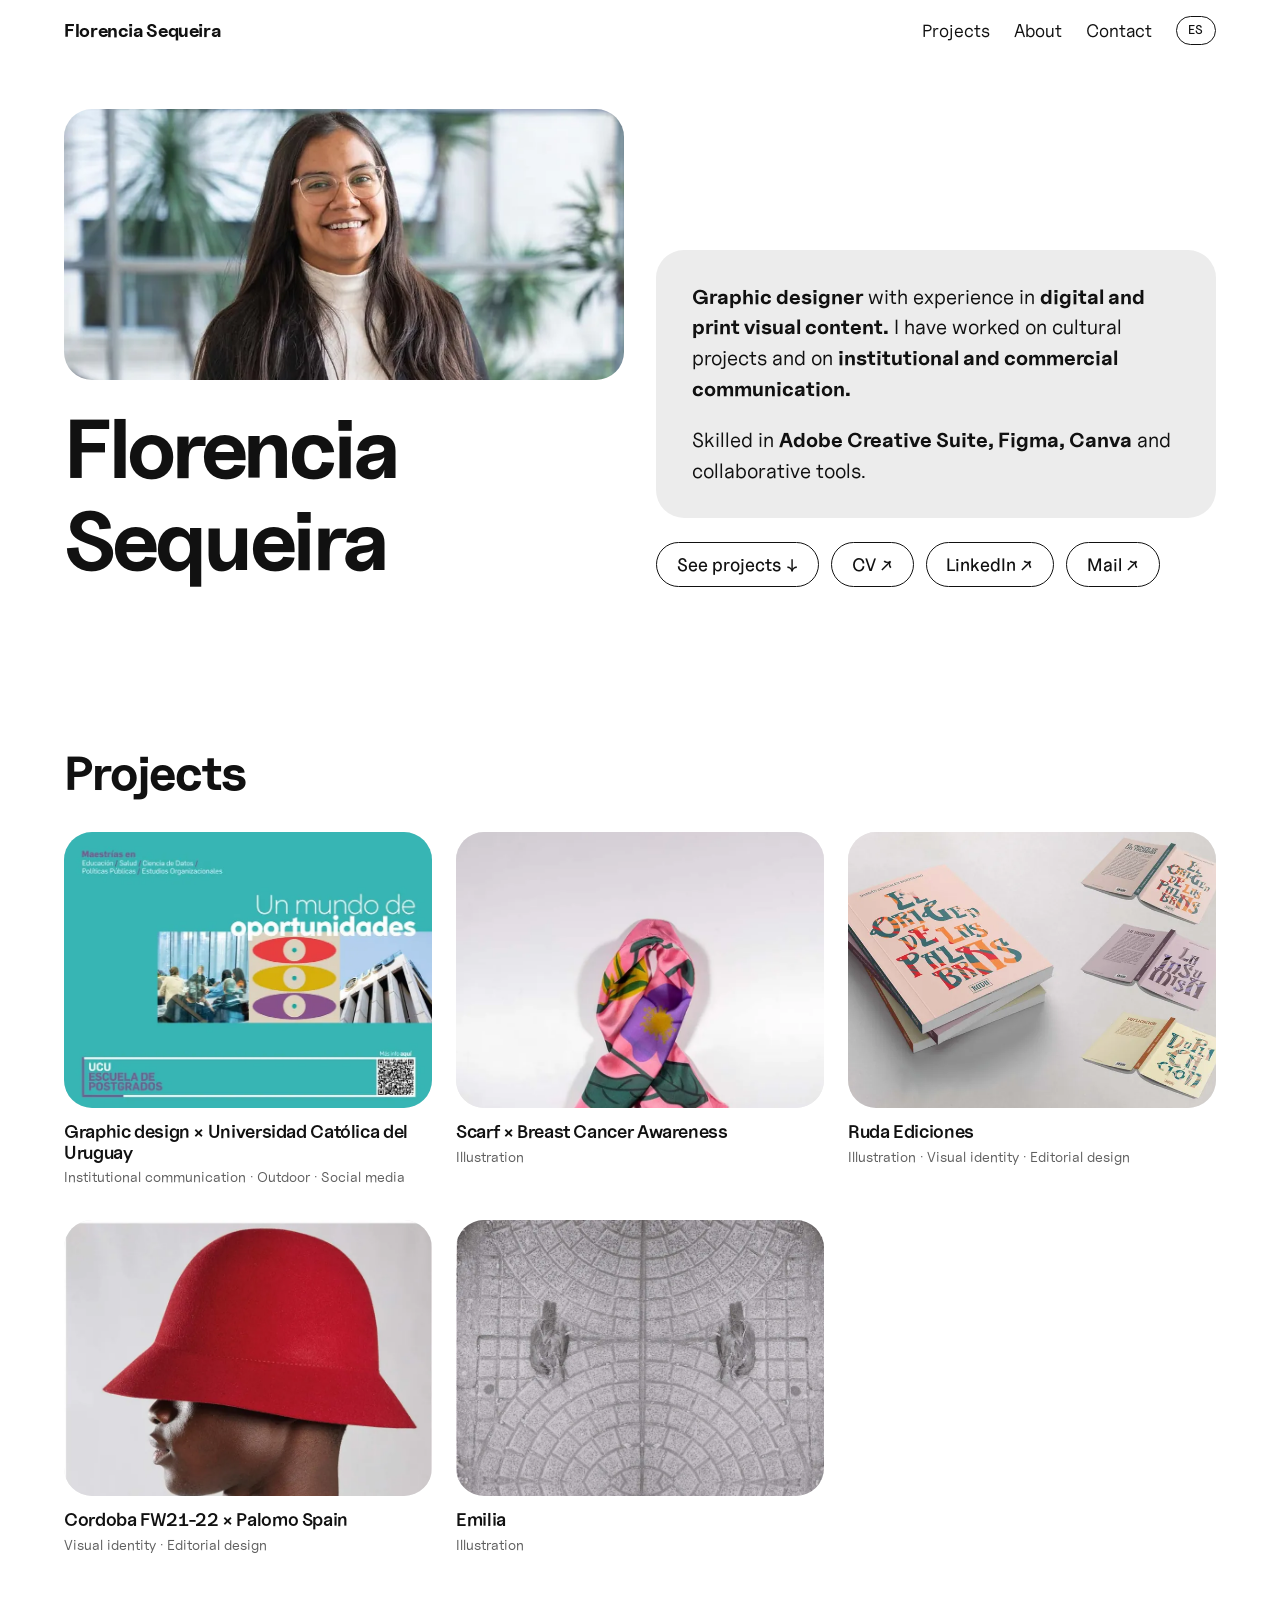
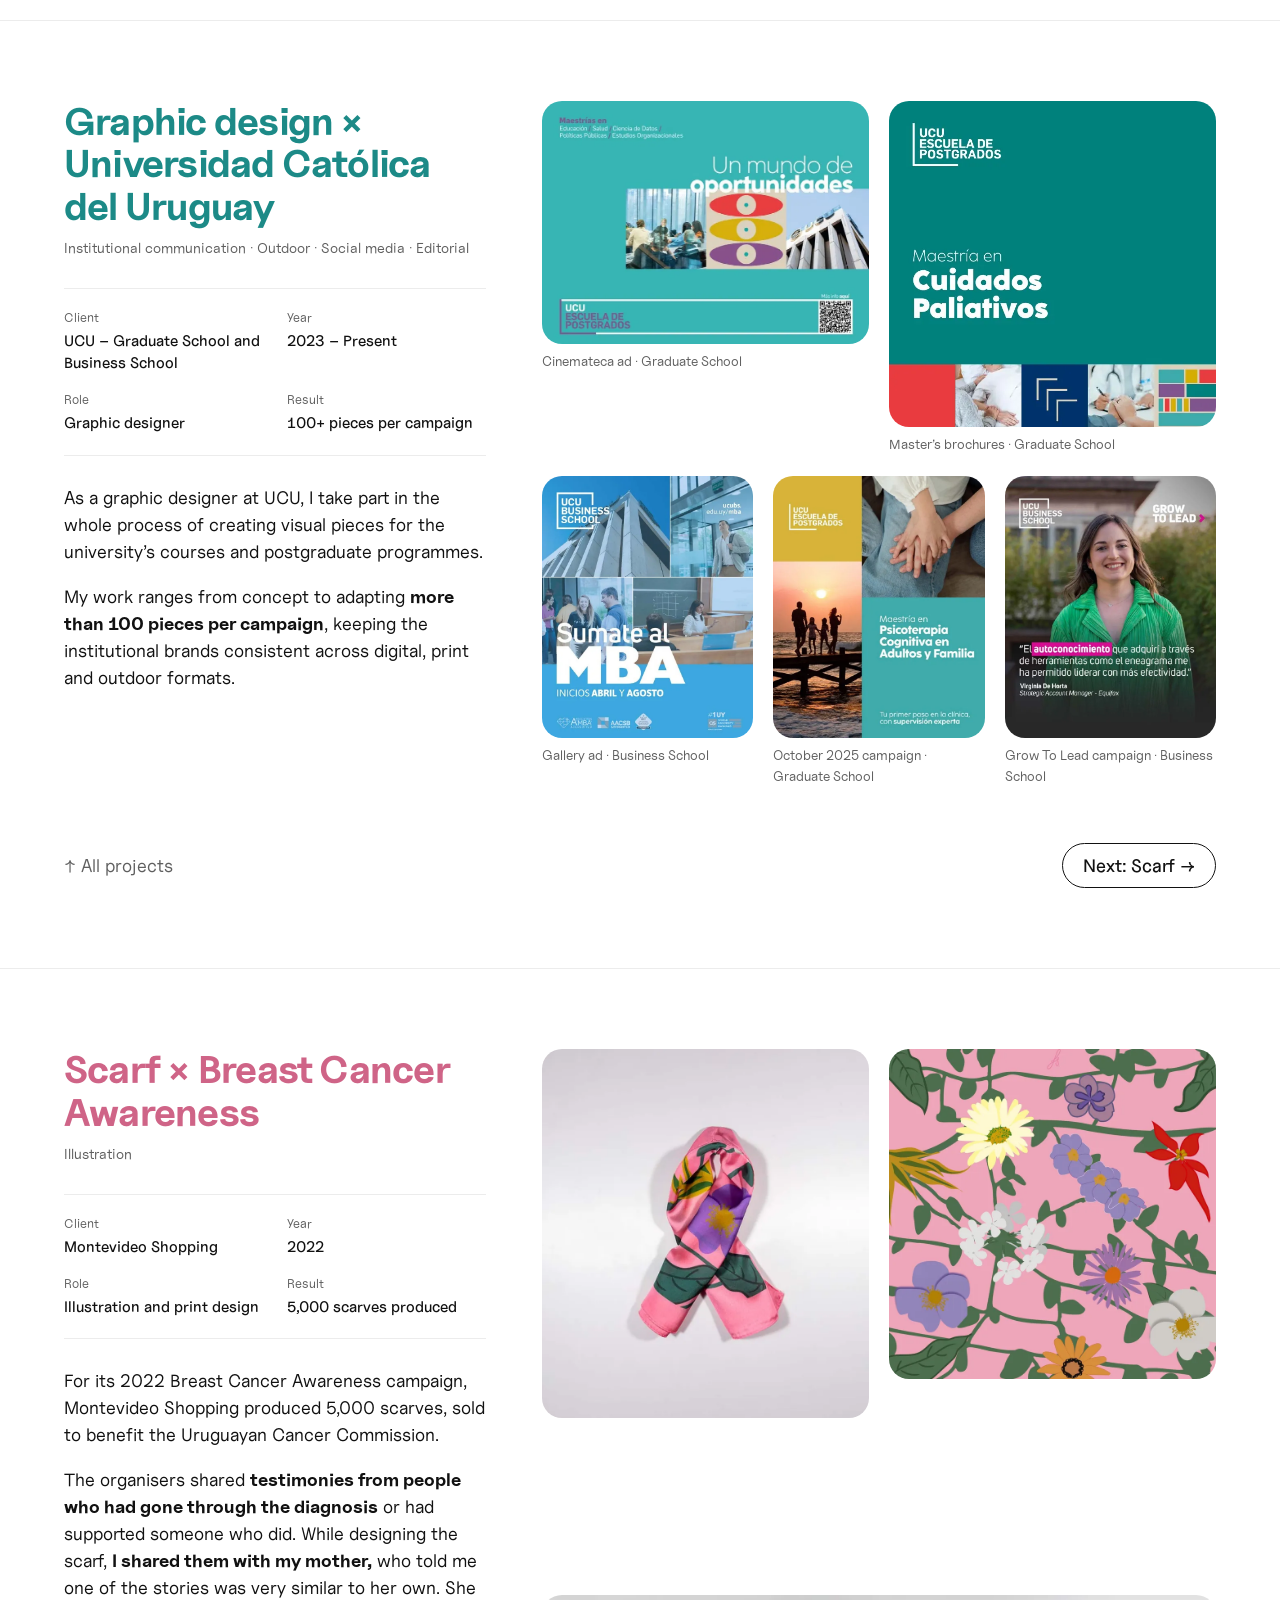
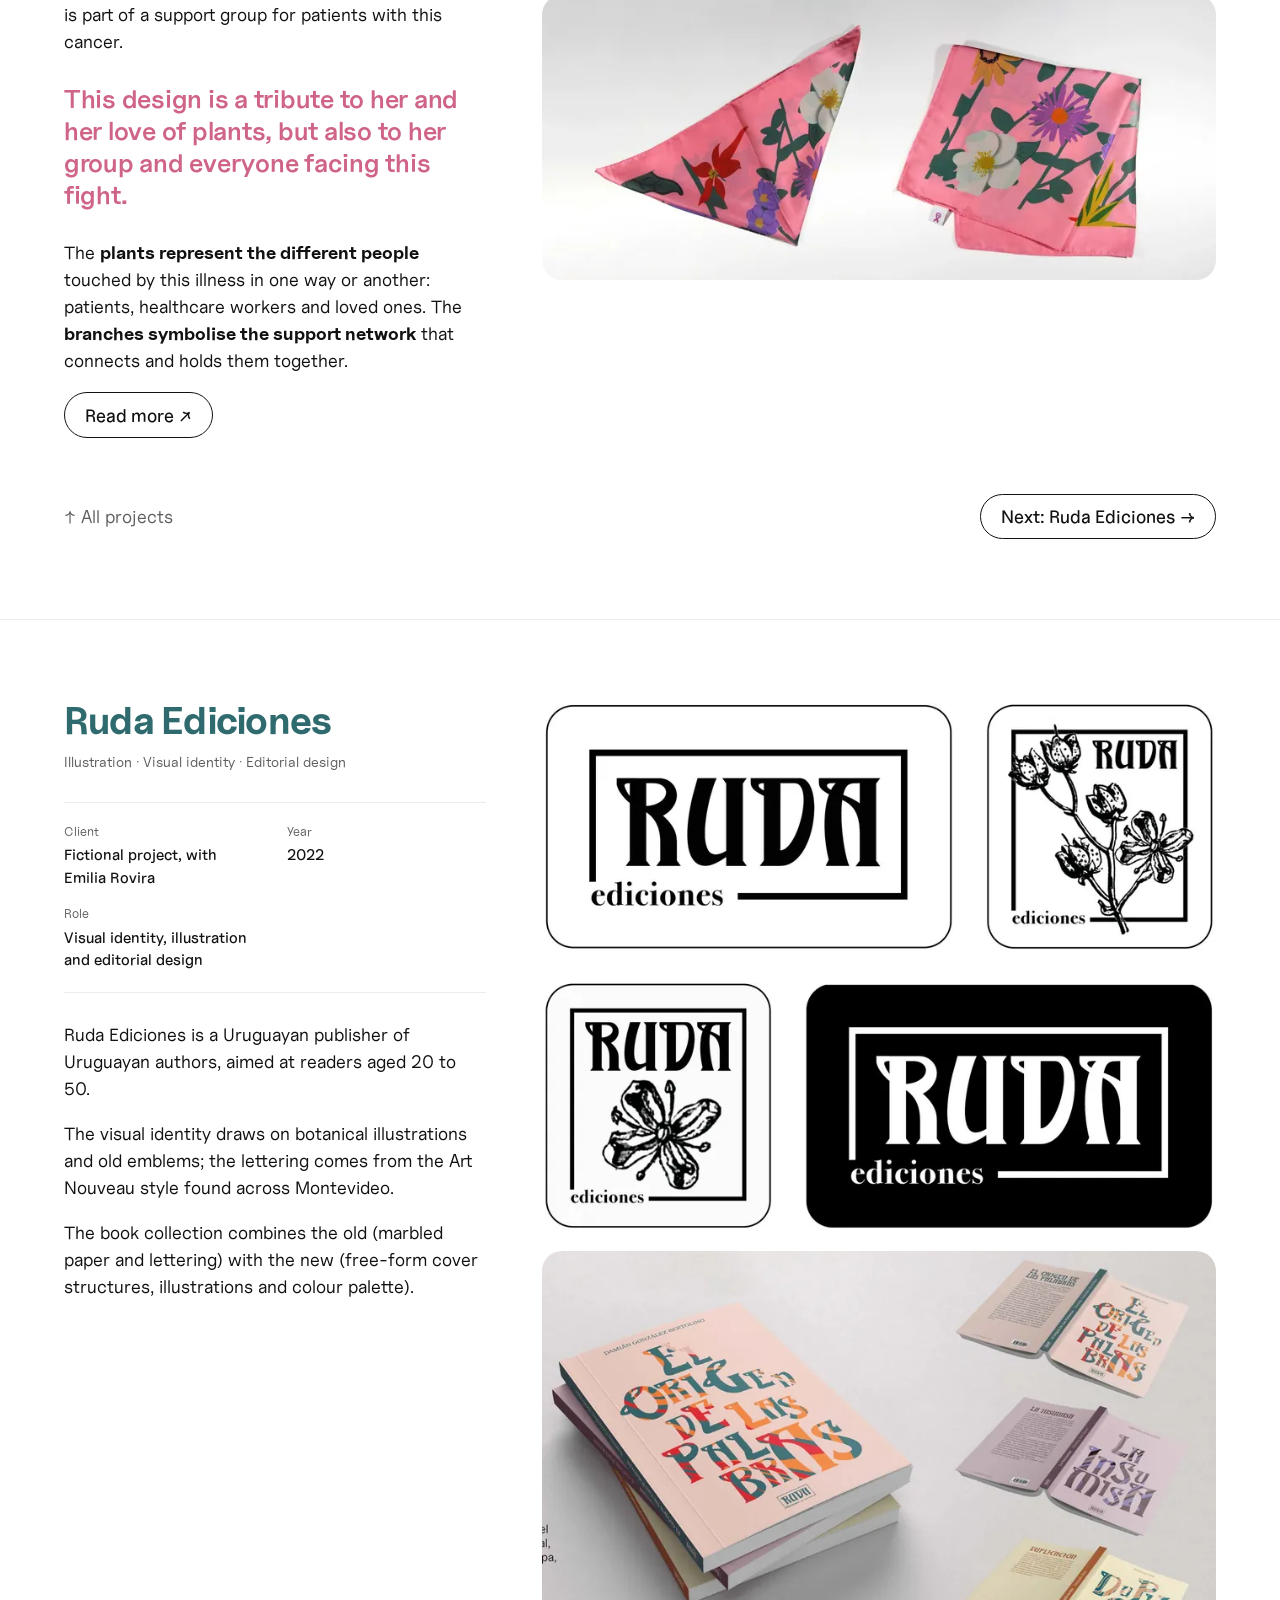
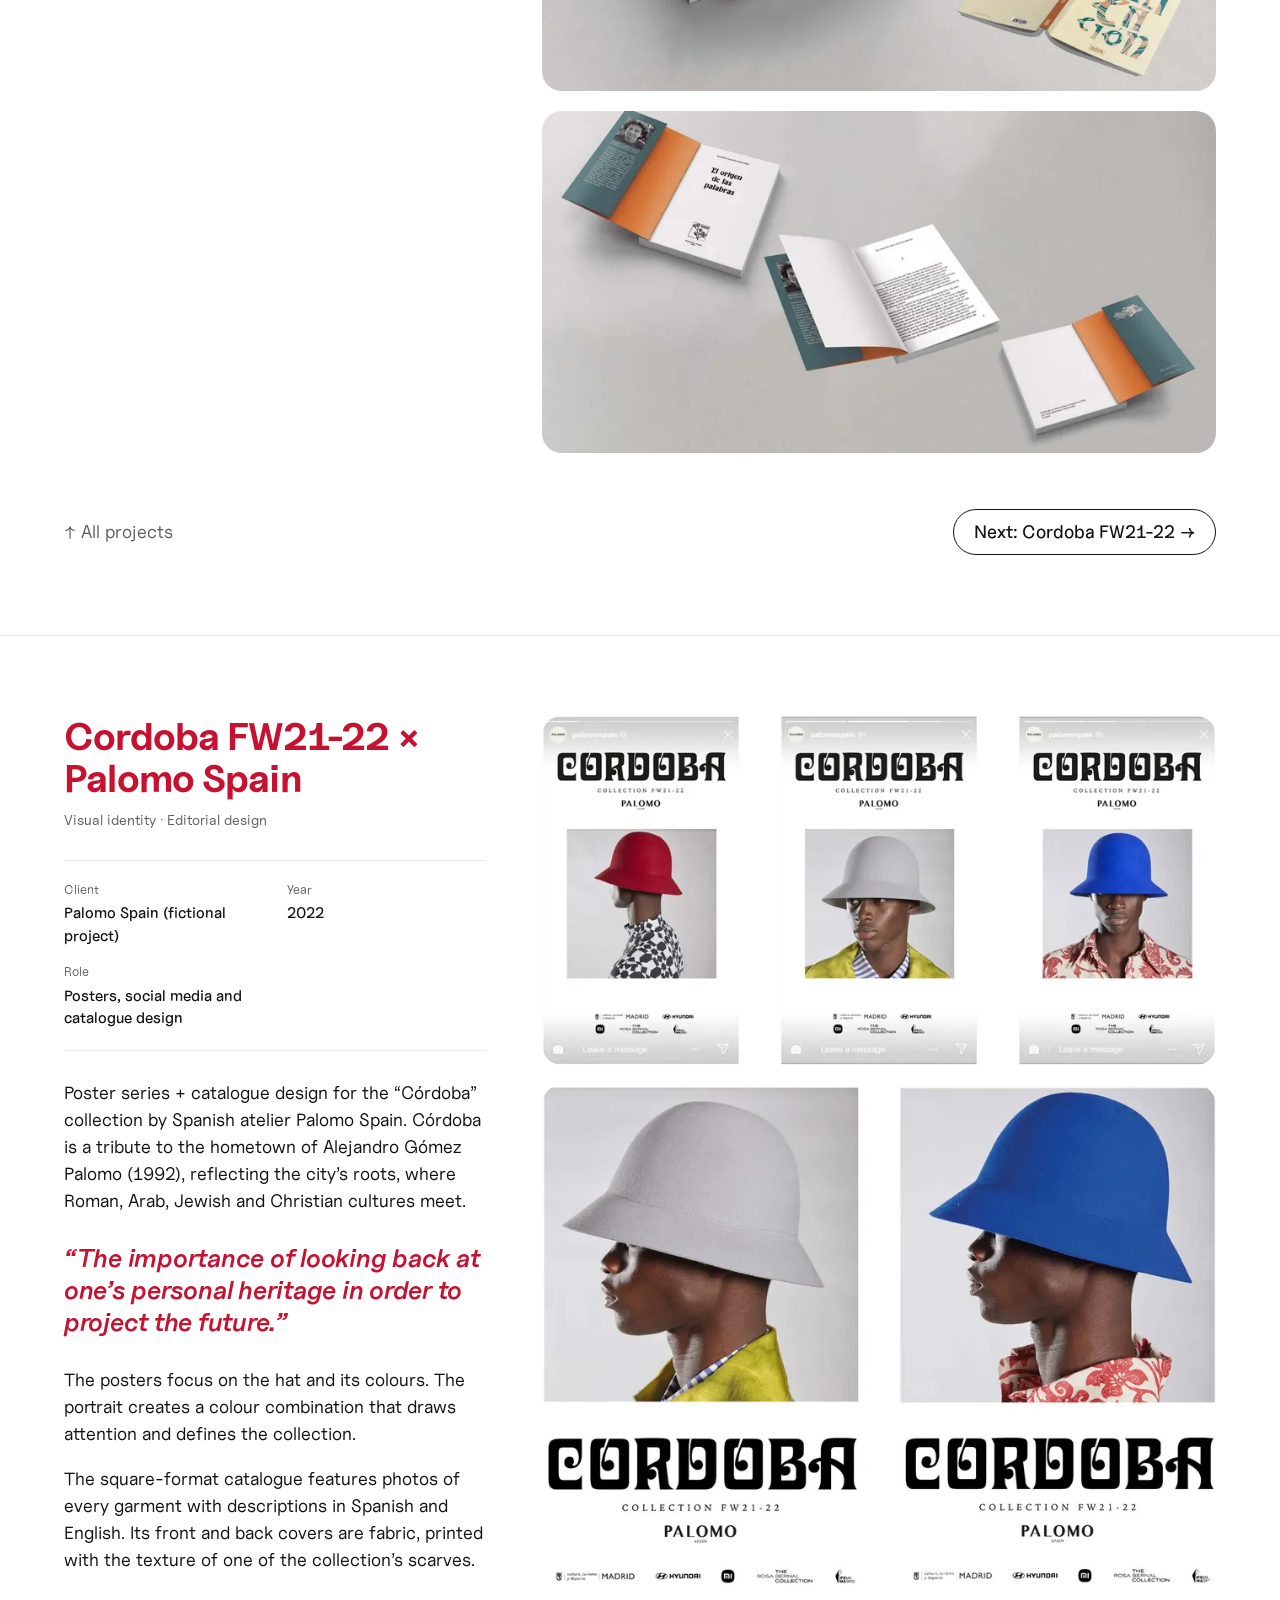
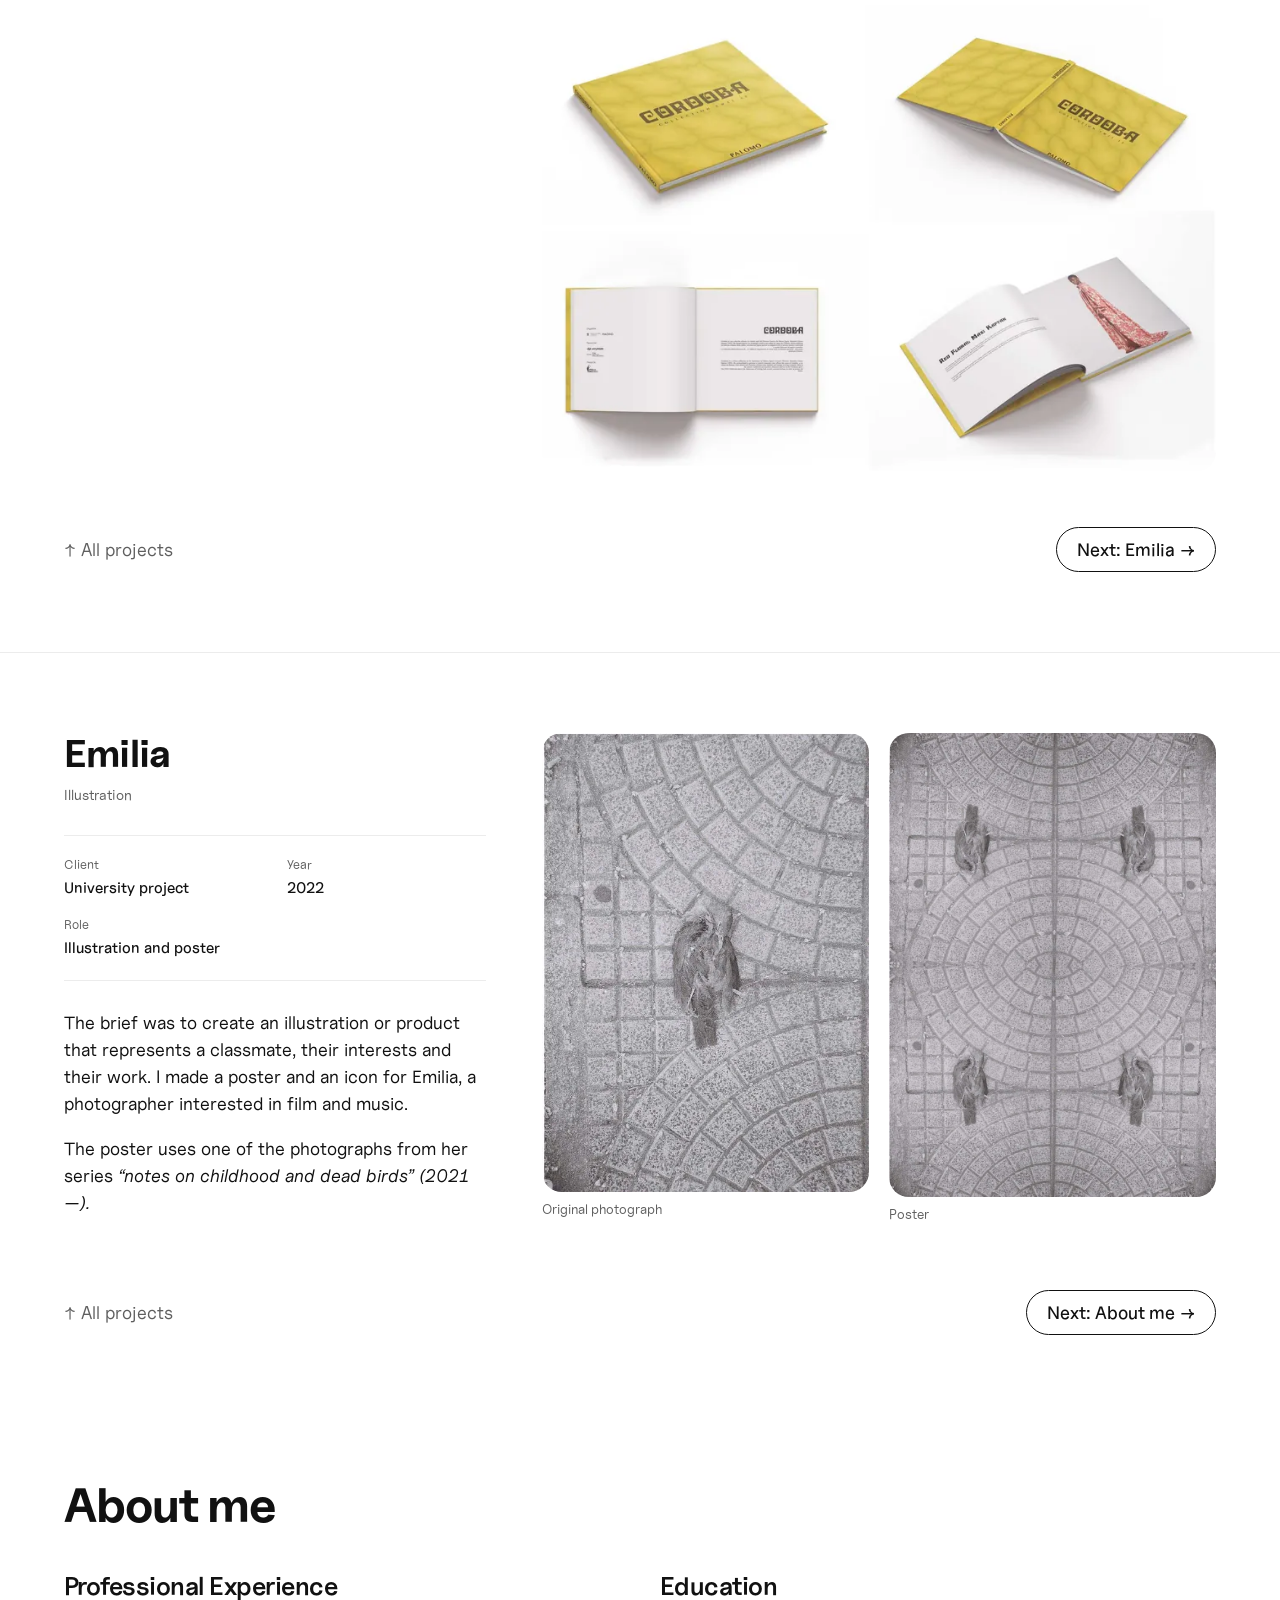
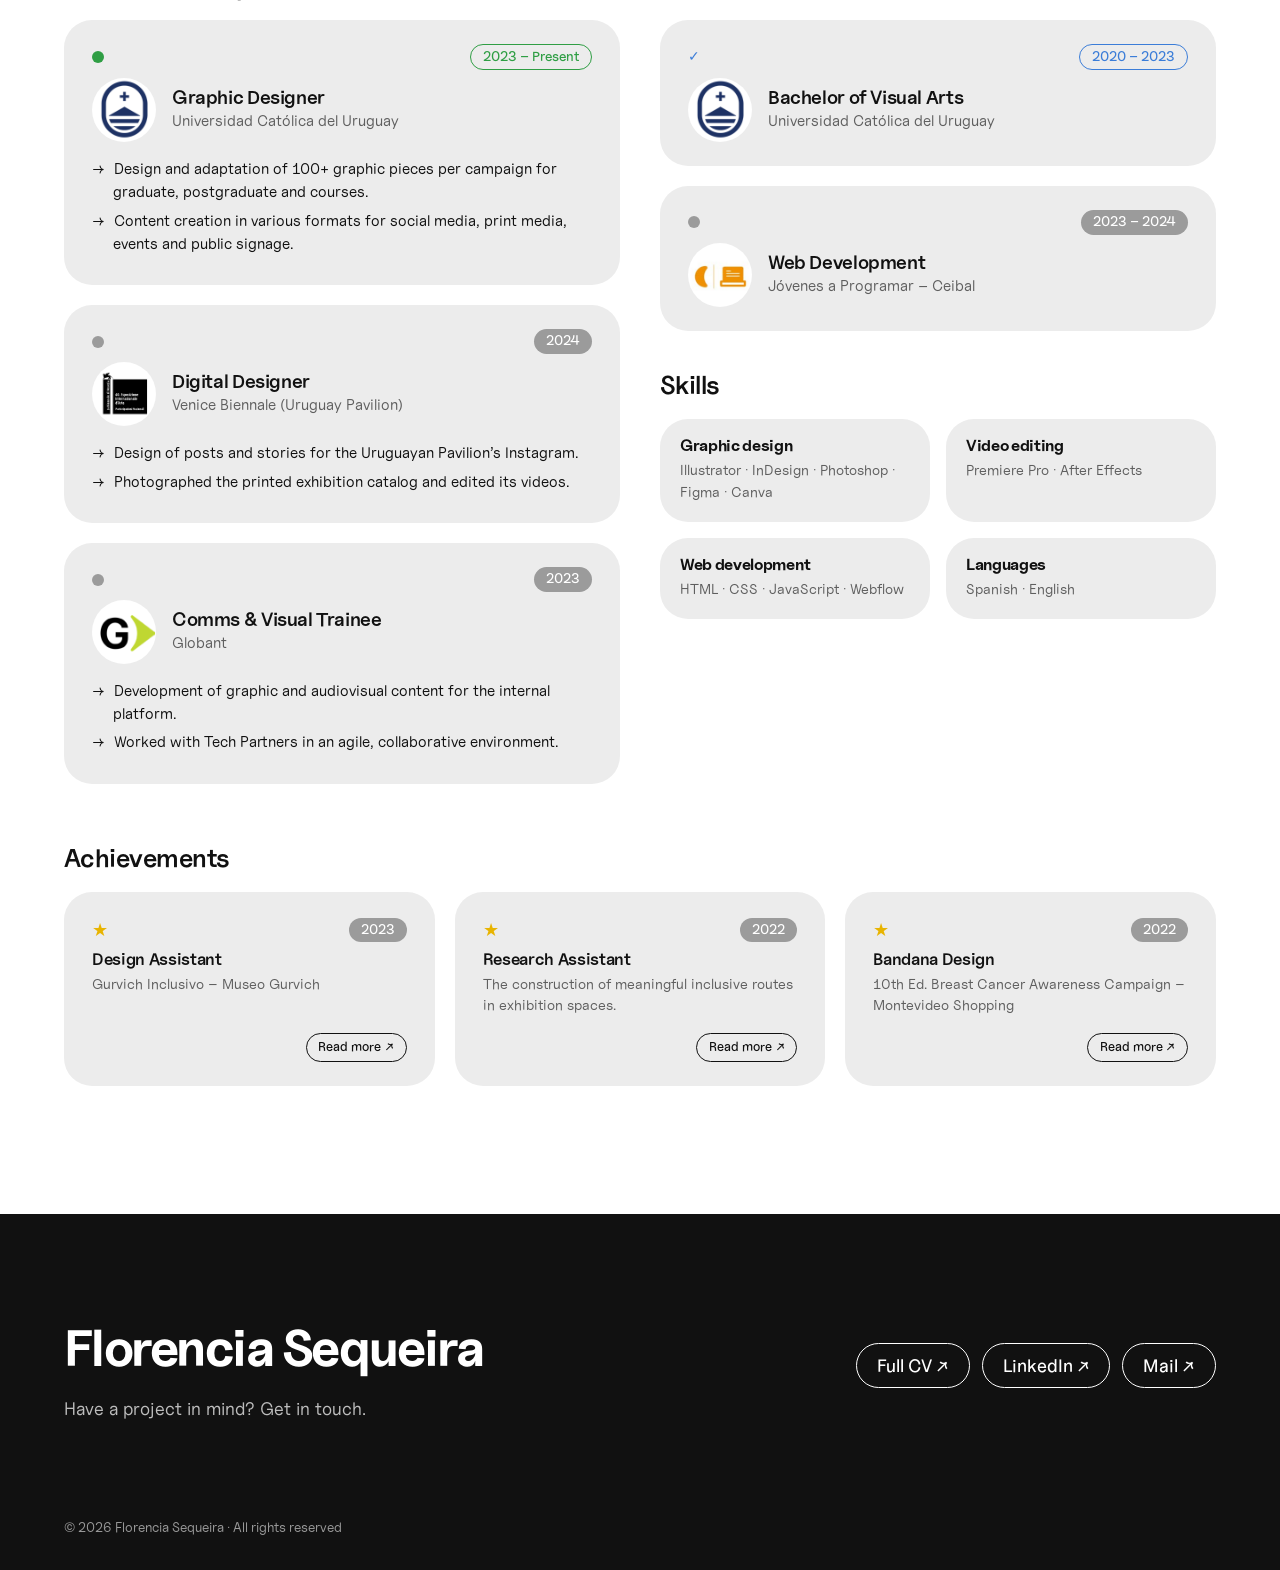
==== commit 89709a06: "Agrega imágenes de la Bienal y corrige el crédito de fotografía Reemplaza los espacios pendientes de" ====
--- a/index.html
+++ b/index.html
@@ -159,7 +159,7 @@
               <img src="images/logos/bienal.png" width="144" height="144" alt="" />
             </div>
             <h3><span class="es">Bienal de Venecia × Pabellón de Uruguay</span><span class="en">Venice Biennale × Uruguay Pavilion</span></h3>
-            <p><span class="es">Redes sociales · Fotografía · Video</span><span class="en">Social media · Photography · Video</span></p>
+            <p><span class="es">Redes sociales · Video</span><span class="en">Social media · Video</span></p>
           </a>
           <a class="indice__item" href="#panuelo">
             <img
@@ -359,7 +359,7 @@
         </nav>
       </article>
 
-      <!-- ========== PROYECTO: Bienal de Venecia (PENDIENTE: textos e imágenes) ==========
+      <!-- ========== PROYECTO: Bienal de Venecia (PENDIENTE: textos) ==========
            OCULTO con el atributo "hidden". Para mostrarlo:
            1. Borrar "hidden" aquí abajo y en su tarjeta del índice de proyectos.
            2. En el proyecto UCU, cambiar "Siguiente" para que apunte a #bienal. -->
@@ -368,7 +368,7 @@
           <h2 class="proyecto__titulo">
             <span class="es">Bienal de Venecia × Pabellón de Uruguay</span><span class="en">Venice Biennale × Uruguay Pavilion</span>
           </h2>
-          <p class="etiquetas"><span class="es">Redes sociales · Fotografía · Video</span><span class="en">Social media · Photography · Video</span></p>
+          <p class="etiquetas"><span class="es">Redes sociales · Video</span><span class="en">Social media · Video</span></p>
 
           <dl class="ficha">
             <div>
@@ -393,12 +393,12 @@
           </dl>
 
           <p class="es">
-            Diseñé las publicaciones e historias para el Instagram del pabellón uruguayo, y realicé el registro fotográfico y la edición de videos
-            del catálogo de la exposición.
-          </p>
-          <p class="en">
-            I designed the posts and stories for the Uruguayan Pavilion’s Instagram, and handled the photographic documentation and video editing
-            for the exhibition catalogue.
+            Diseñé las publicaciones e historias para el Instagram del pabellón uruguayo, fotografié el catálogo impreso de la exposición y edité
+            sus videos.
+          </p>
+          <p class="en">
+            I designed the posts and stories for the Uruguayan Pavilion’s Instagram, photographed the printed exhibition catalogue and edited
+            its videos.
           </p>
           <p class="pendiente">
             <span class="es">Texto pendiente: concepto de la exposición, desafío de comunicación y tu proceso.</span
@@ -407,19 +407,59 @@
         </div>
 
         <div class="galeria">
-          <div class="placeholder ancho" style="aspect-ratio: 16 / 9">
-            <span class="es">Imagen pendiente: publicaciones de Instagram</span><span class="en">Image to do: Instagram posts</span>
-          </div>
-          <div class="placeholder" style="aspect-ratio: 4 / 5">
-            <span class="es">Imagen pendiente: historia</span><span class="en">Image to do: story</span>
-          </div>
-          <div class="placeholder" style="aspect-ratio: 4 / 5">
-            <span class="es">Imagen pendiente: historia</span><span class="en">Image to do: story</span>
-          </div>
-          <div class="placeholder ancho" style="aspect-ratio: 16 / 9">
-            <span class="es">Imagen pendiente: fotografías o video del catálogo</span
-            ><span class="en">Image to do: catalogue photos or video</span>
-          </div>
+          <figure>
+            <img
+              class="media"
+              src="images/proyectos/bienal-vestiduras.webp"
+              srcset="images/proyectos/bienal-vestiduras-800.webp 800w, images/proyectos/bienal-vestiduras.webp 1200w"
+              sizes="(max-width: 600px) 100vw, (max-width: 900px) 50vw, 360px"
+              width="1200"
+              height="1200"
+              loading="lazy"
+              alt="Publicación de Instagram «Las vestiduras»: primer plano de una escultura de telas arrugadas con la marca de la Bienal de Venecia"
+              data-alt-en="Instagram post “Las vestiduras”: close-up of a sculpture of crumpled fabric with the Venice Biennale mark"
+            />
+            <figcaption><span class="es">Foto: Nicolás Celaya / adhocFOTOS</span><span class="en">Photo: Nicolás Celaya / adhocFOTOS</span></figcaption>
+          </figure>
+          <img
+            class="media"
+            src="images/proyectos/bienal-catalogo.webp"
+            srcset="images/proyectos/bienal-catalogo-800.webp 800w, images/proyectos/bienal-catalogo.webp 1200w"
+            sizes="(max-width: 600px) 100vw, (max-width: 900px) 50vw, 360px"
+            width="1200"
+            height="1500"
+            loading="lazy"
+            alt="Manos sosteniendo el catálogo de la exposición Latente sobre una mesa de madera"
+            data-alt-en="Hands holding the Latente exhibition catalogue over a wooden table"
+          />
+          <figure>
+            <img
+              class="media"
+              src="images/proyectos/bienal-historia-pabellon.webp"
+              srcset="images/proyectos/bienal-historia-pabellon-800.webp 800w, images/proyectos/bienal-historia-pabellon.webp 1200w"
+              sizes="(max-width: 600px) 100vw, (max-width: 900px) 50vw, 360px"
+              width="1200"
+              height="2133"
+              loading="lazy"
+              alt="Historia de Instagram sobre el pabellón uruguayo: primer plano de una escultura de telas arrugadas sobre un texto que describe el clima de la sala"
+              data-alt-en="Instagram story about the Uruguayan pavilion: close-up of a sculpture of crumpled fabric above a text describing the mood of the room"
+            />
+            <figcaption><span class="es">Foto: Nicolás Celaya / adhocFOTOS</span><span class="en">Photo: Nicolás Celaya / adhocFOTOS</span></figcaption>
+          </figure>
+          <figure>
+            <img
+              class="media"
+              src="images/proyectos/bienal-historia-artista.webp"
+              srcset="images/proyectos/bienal-historia-artista-800.webp 800w, images/proyectos/bienal-historia-artista.webp 1200w"
+              sizes="(max-width: 600px) 100vw, (max-width: 900px) 50vw, 360px"
+              width="1200"
+              height="2133"
+              loading="lazy"
+              alt="Historia de Instagram con el artista Eduardo Cardozo trabajando en su taller"
+              data-alt-en="Instagram story showing the artist Eduardo Cardozo at work in his studio"
+            />
+            <figcaption><span class="es">Foto: Álvaro Zinno</span><span class="en">Photo: Álvaro Zinno</span></figcaption>
+          </figure>
         </div>
 
         <nav class="proyecto__nav">
@@ -839,8 +879,8 @@
               <ul class="flechas">
                 <li class="es">Diseño de publicaciones e historias para Instagram del pabellón uruguayo.</li>
                 <li class="en">Design of posts and stories for the Uruguayan Pavilion’s Instagram.</li>
-                <li class="es">Registro fotográfico y edición de videos del catálogo de la exposición.</li>
-                <li class="en">Photographic documentation and video editing for the exhibition catalog.</li>
+                <li class="es">Fotografía del catálogo impreso de la exposición y edición de sus videos.</li>
+                <li class="en">Photographed the printed exhibition catalog and edited its videos.</li>
               </ul>
             </div>
 
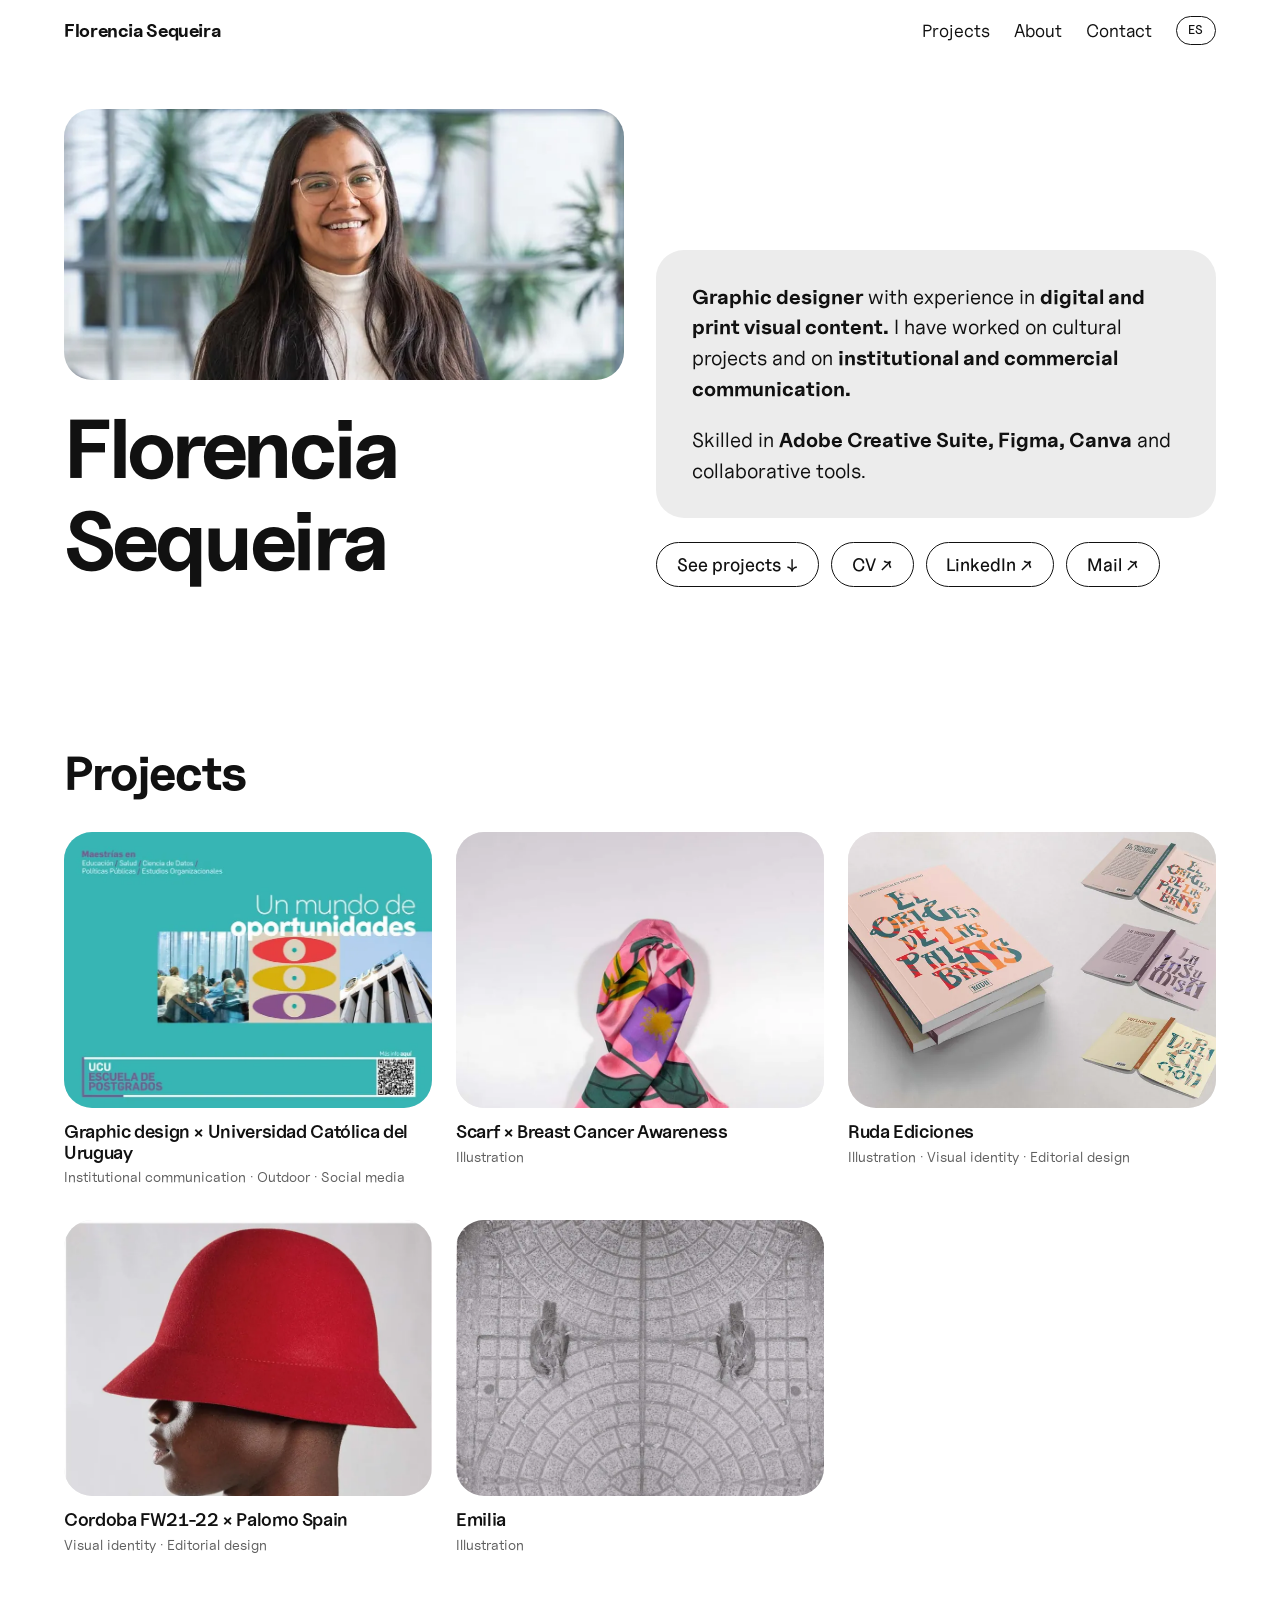
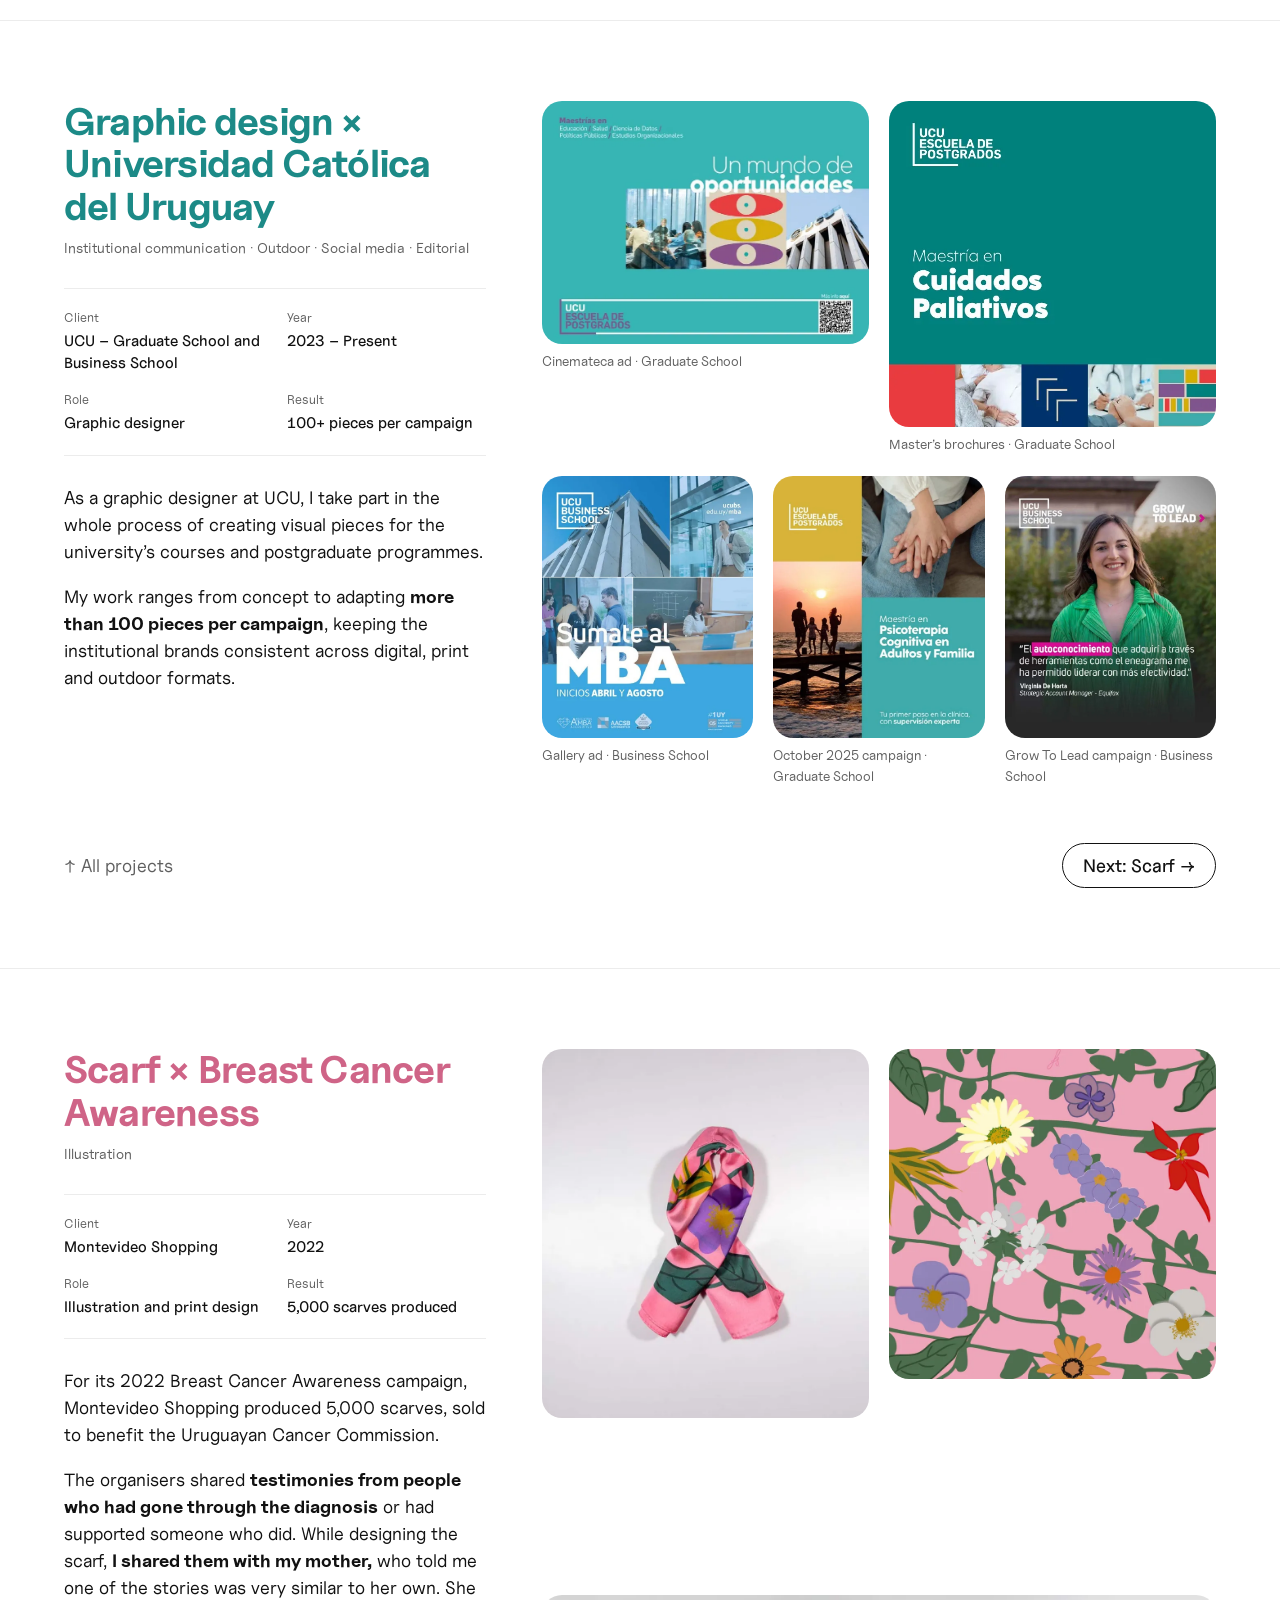
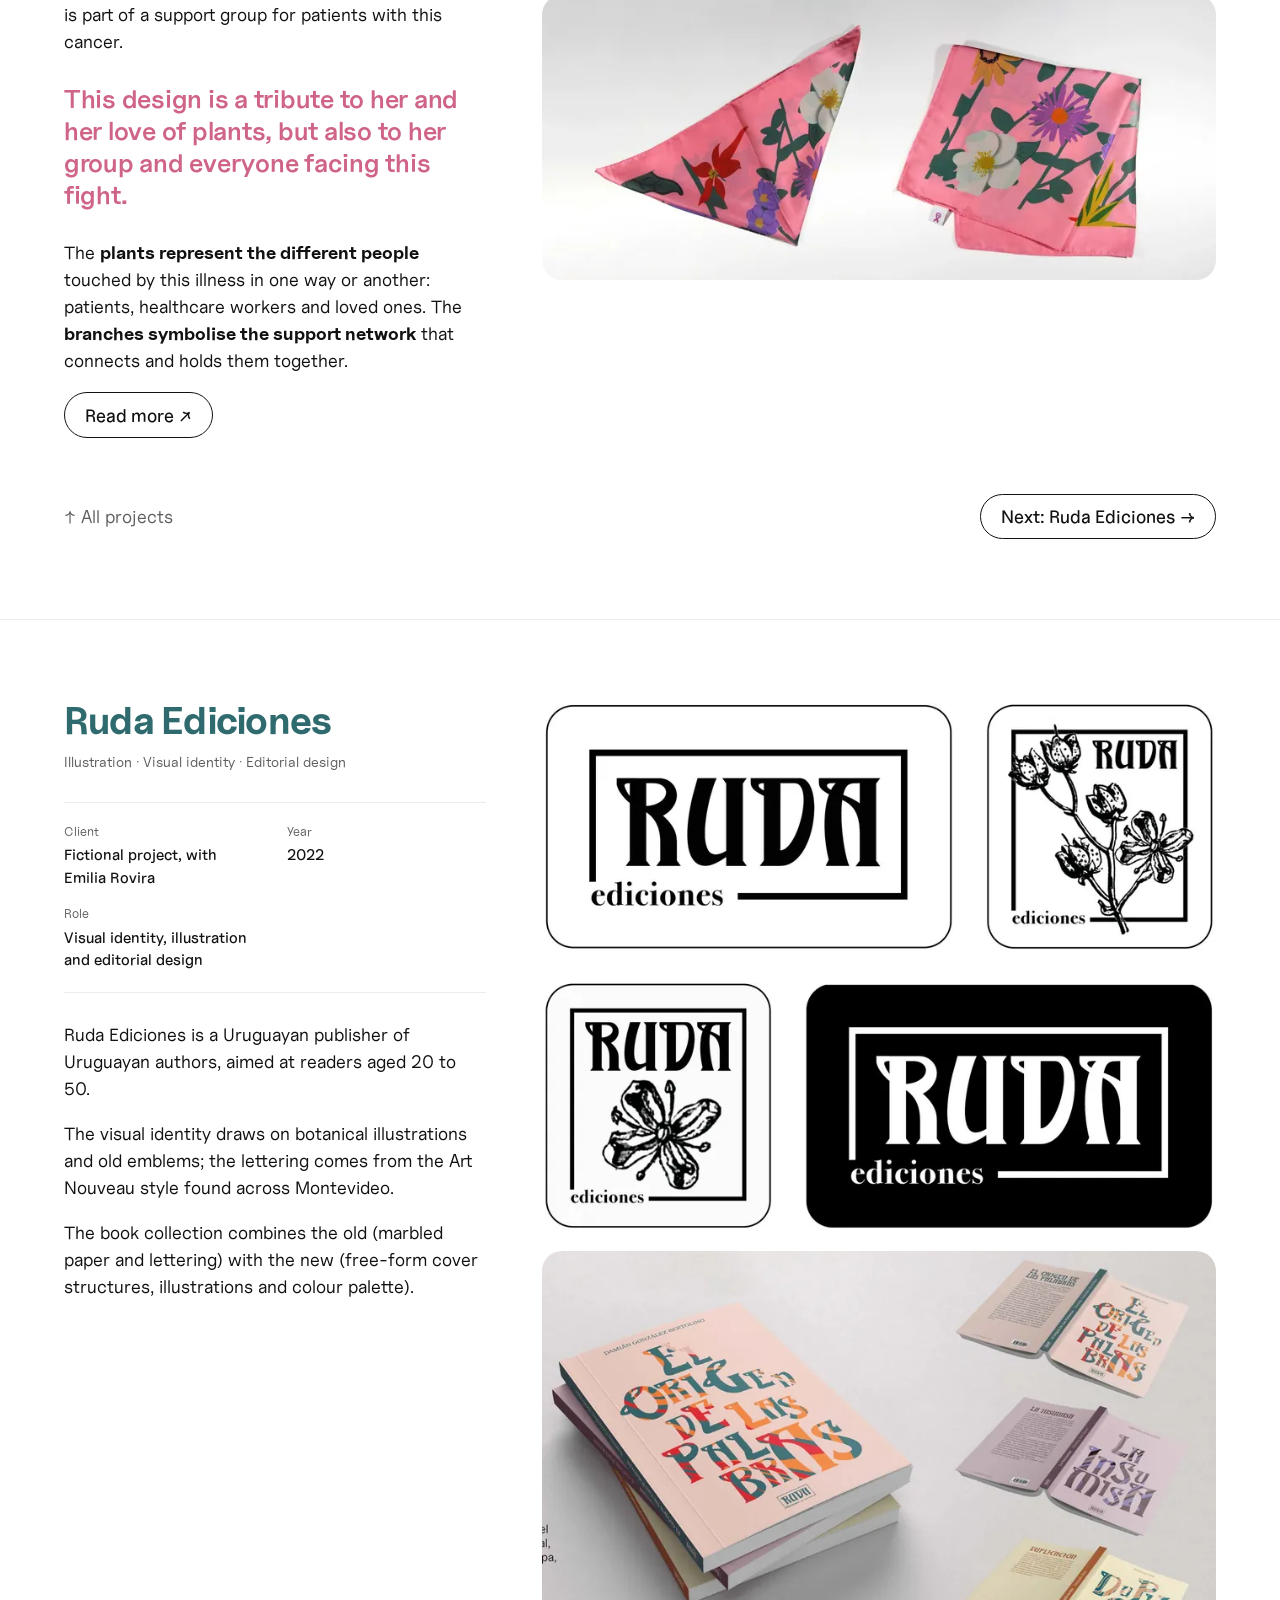
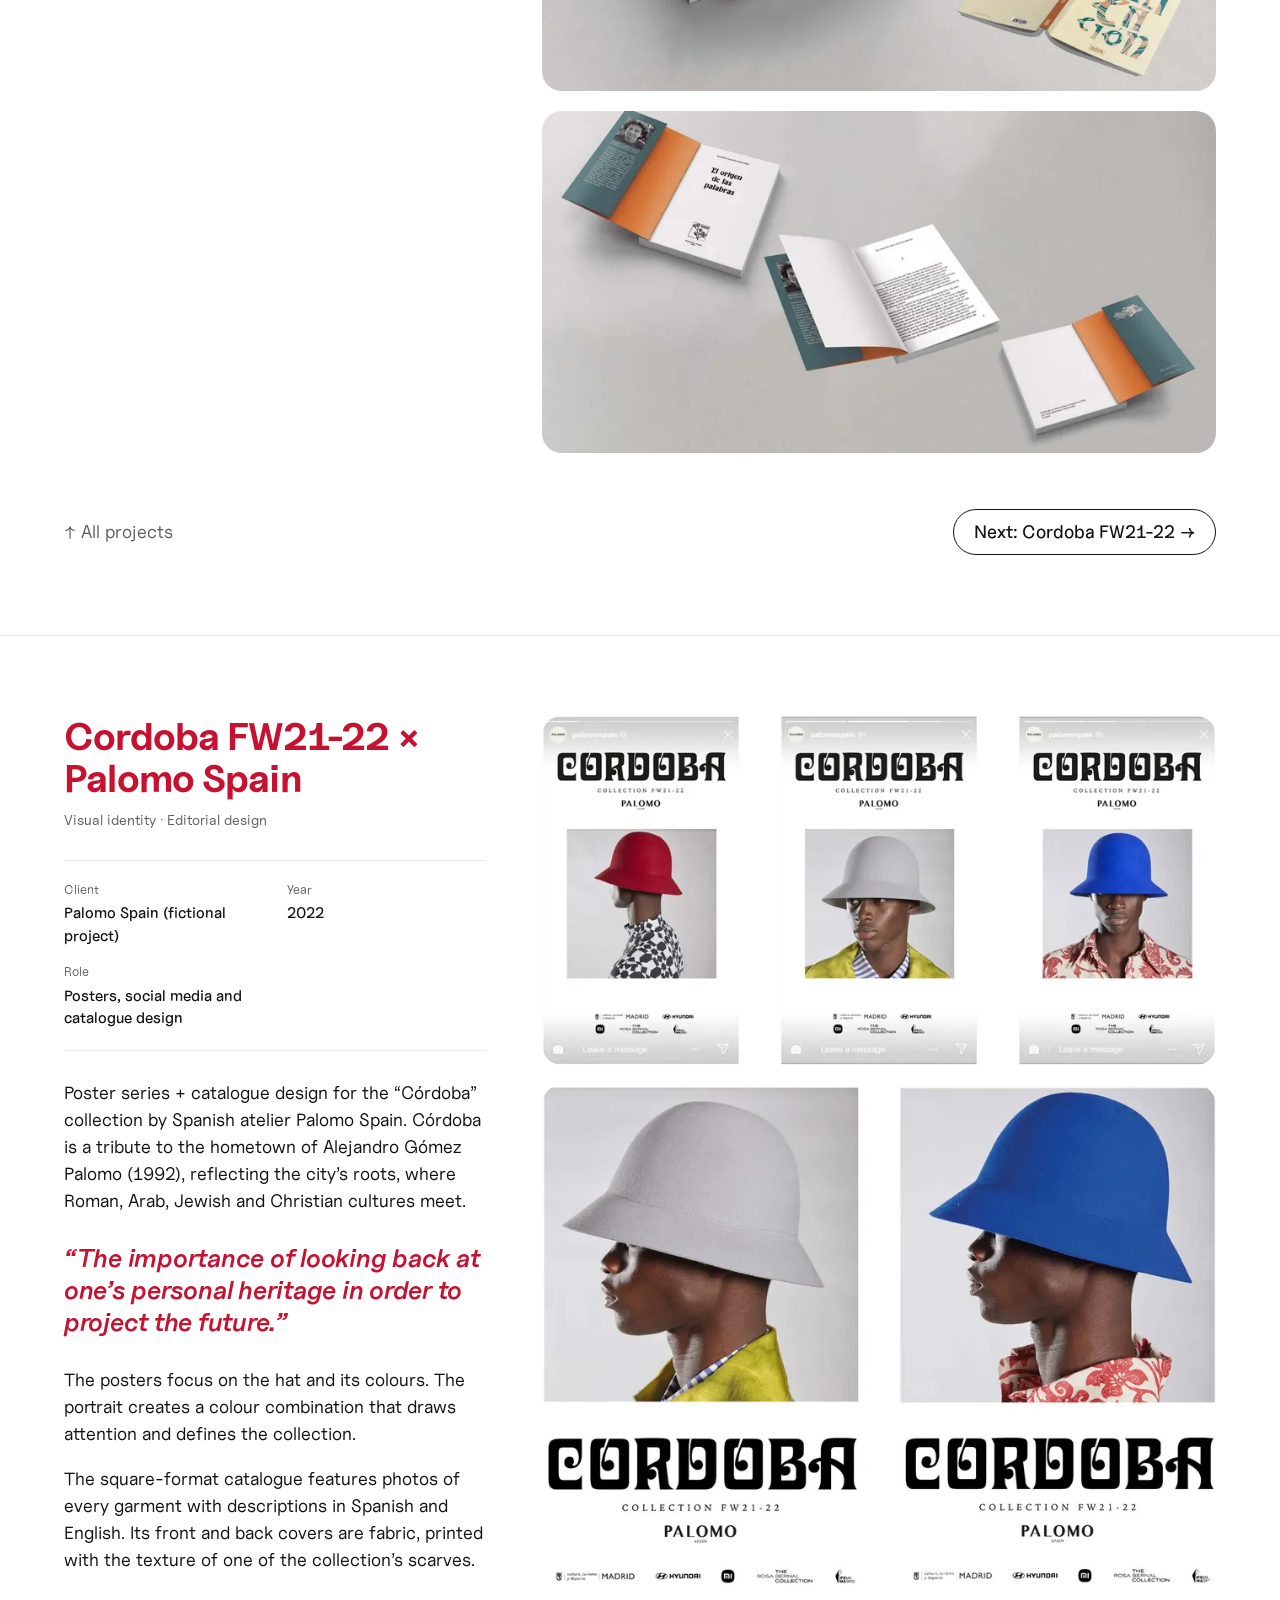
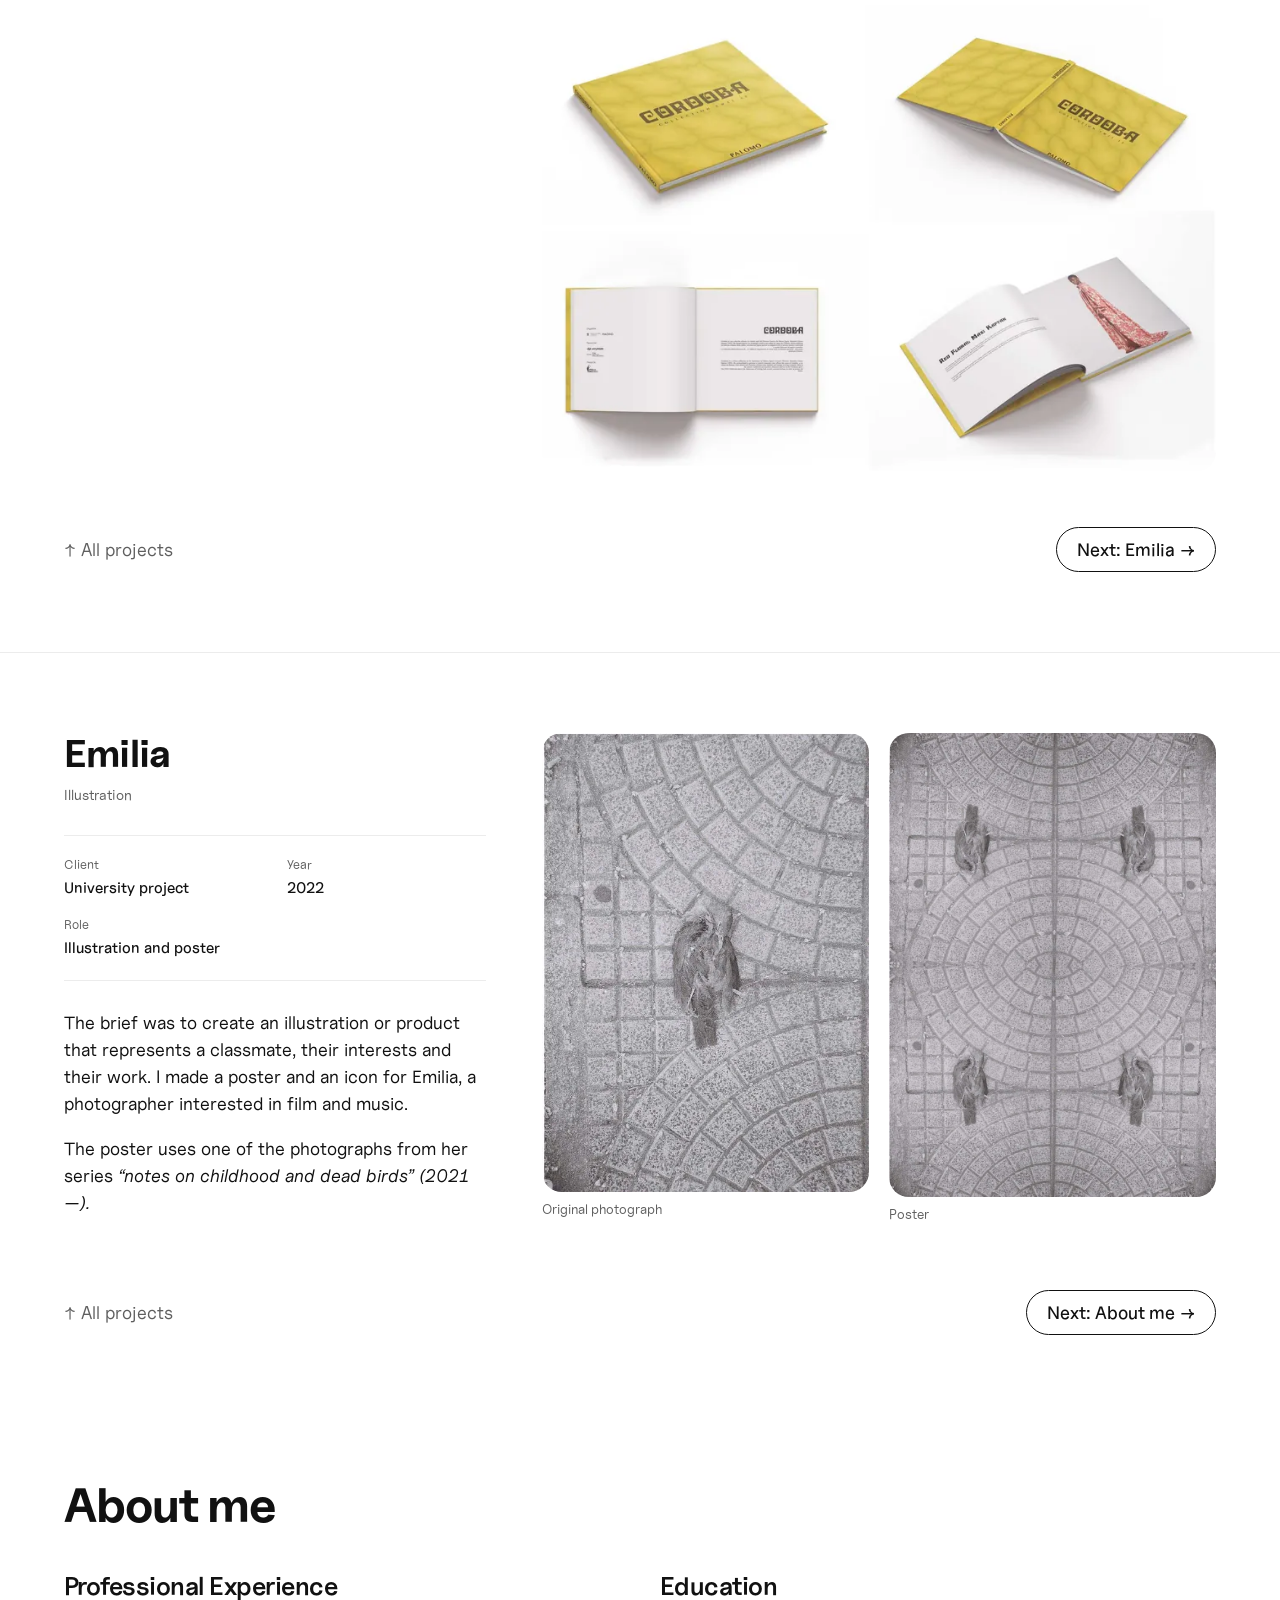
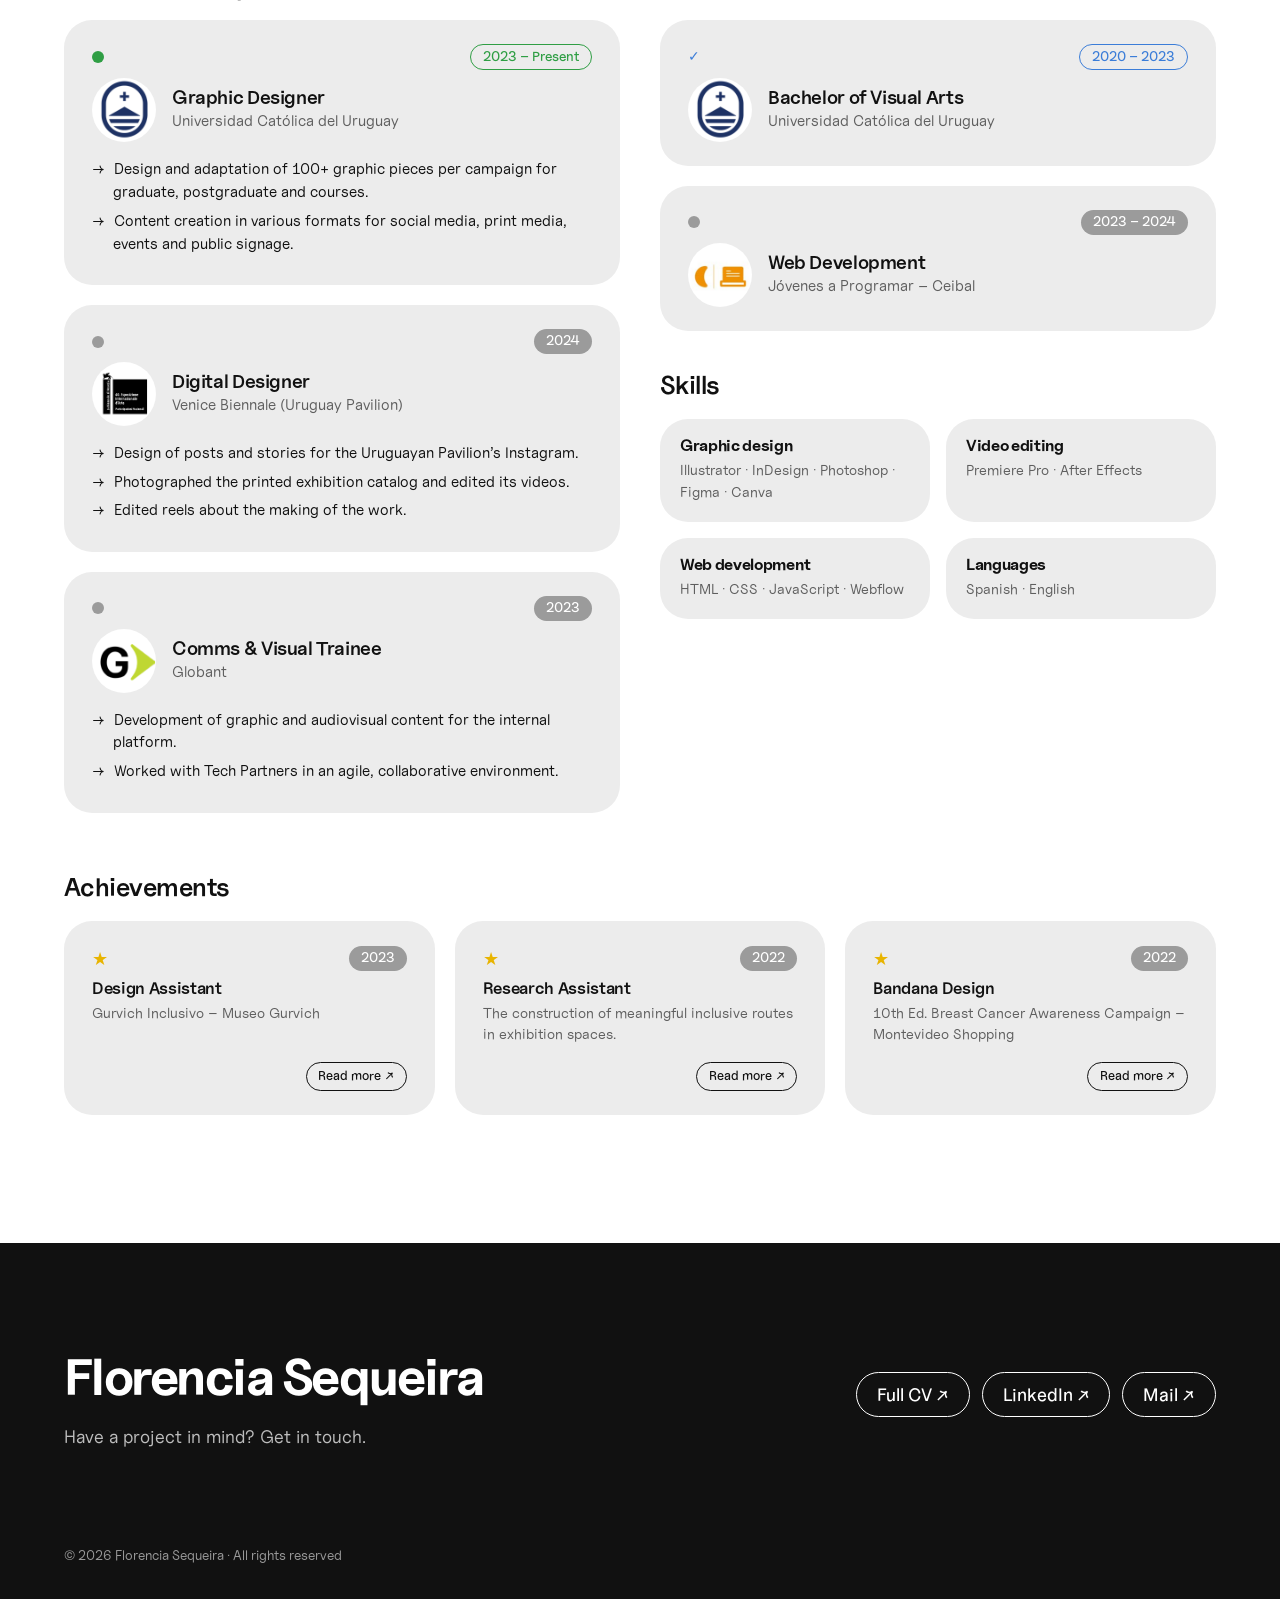
==== commit 72062907: "Agrega los reels y el resultado del proyecto Bienal Completa el campo Resultado con las reproduccion" ====
--- a/index.html
+++ b/index.html
@@ -388,17 +388,17 @@
             </div>
             <div>
               <dt><span class="es">Resultado</span><span class="en">Result</span></dt>
-              <dd class="pendiente"><span class="es">Pendiente</span><span class="en">To do</span></dd>
+              <dd><span class="es">3 reels del proceso con más de 9.200 reproducciones</span><span class="en">3 process reels with over 9,200 views</span></dd>
             </div>
           </dl>
 
           <p class="es">
-            Diseñé las publicaciones e historias para el Instagram del pabellón uruguayo, fotografié el catálogo impreso de la exposición y edité
-            sus videos.
-          </p>
-          <p class="en">
-            I designed the posts and stories for the Uruguayan Pavilion’s Instagram, photographed the printed exhibition catalogue and edited
-            its videos.
+            Diseñé las publicaciones e historias para el Instagram del pabellón uruguayo, fotografié el catálogo impreso de la exposición, edité
+            sus videos y los reels sobre el proceso de la obra.
+          </p>
+          <p class="en">
+            I designed the posts and stories for the Uruguayan Pavilion’s Instagram, photographed the printed exhibition catalogue, edited
+            its videos and the reels about the making of the work.
           </p>
           <p class="pendiente">
             <span class="es">Texto pendiente: concepto de la exposición, desafío de comunicación y tu proceso.</span
@@ -881,6 +881,8 @@
                 <li class="en">Design of posts and stories for the Uruguayan Pavilion’s Instagram.</li>
                 <li class="es">Fotografía del catálogo impreso de la exposición y edición de sus videos.</li>
                 <li class="en">Photographed the printed exhibition catalog and edited its videos.</li>
+                <li class="es">Edición de reels sobre el proceso de la obra.</li>
+                <li class="en">Edited reels about the making of the work.</li>
               </ul>
             </div>
 
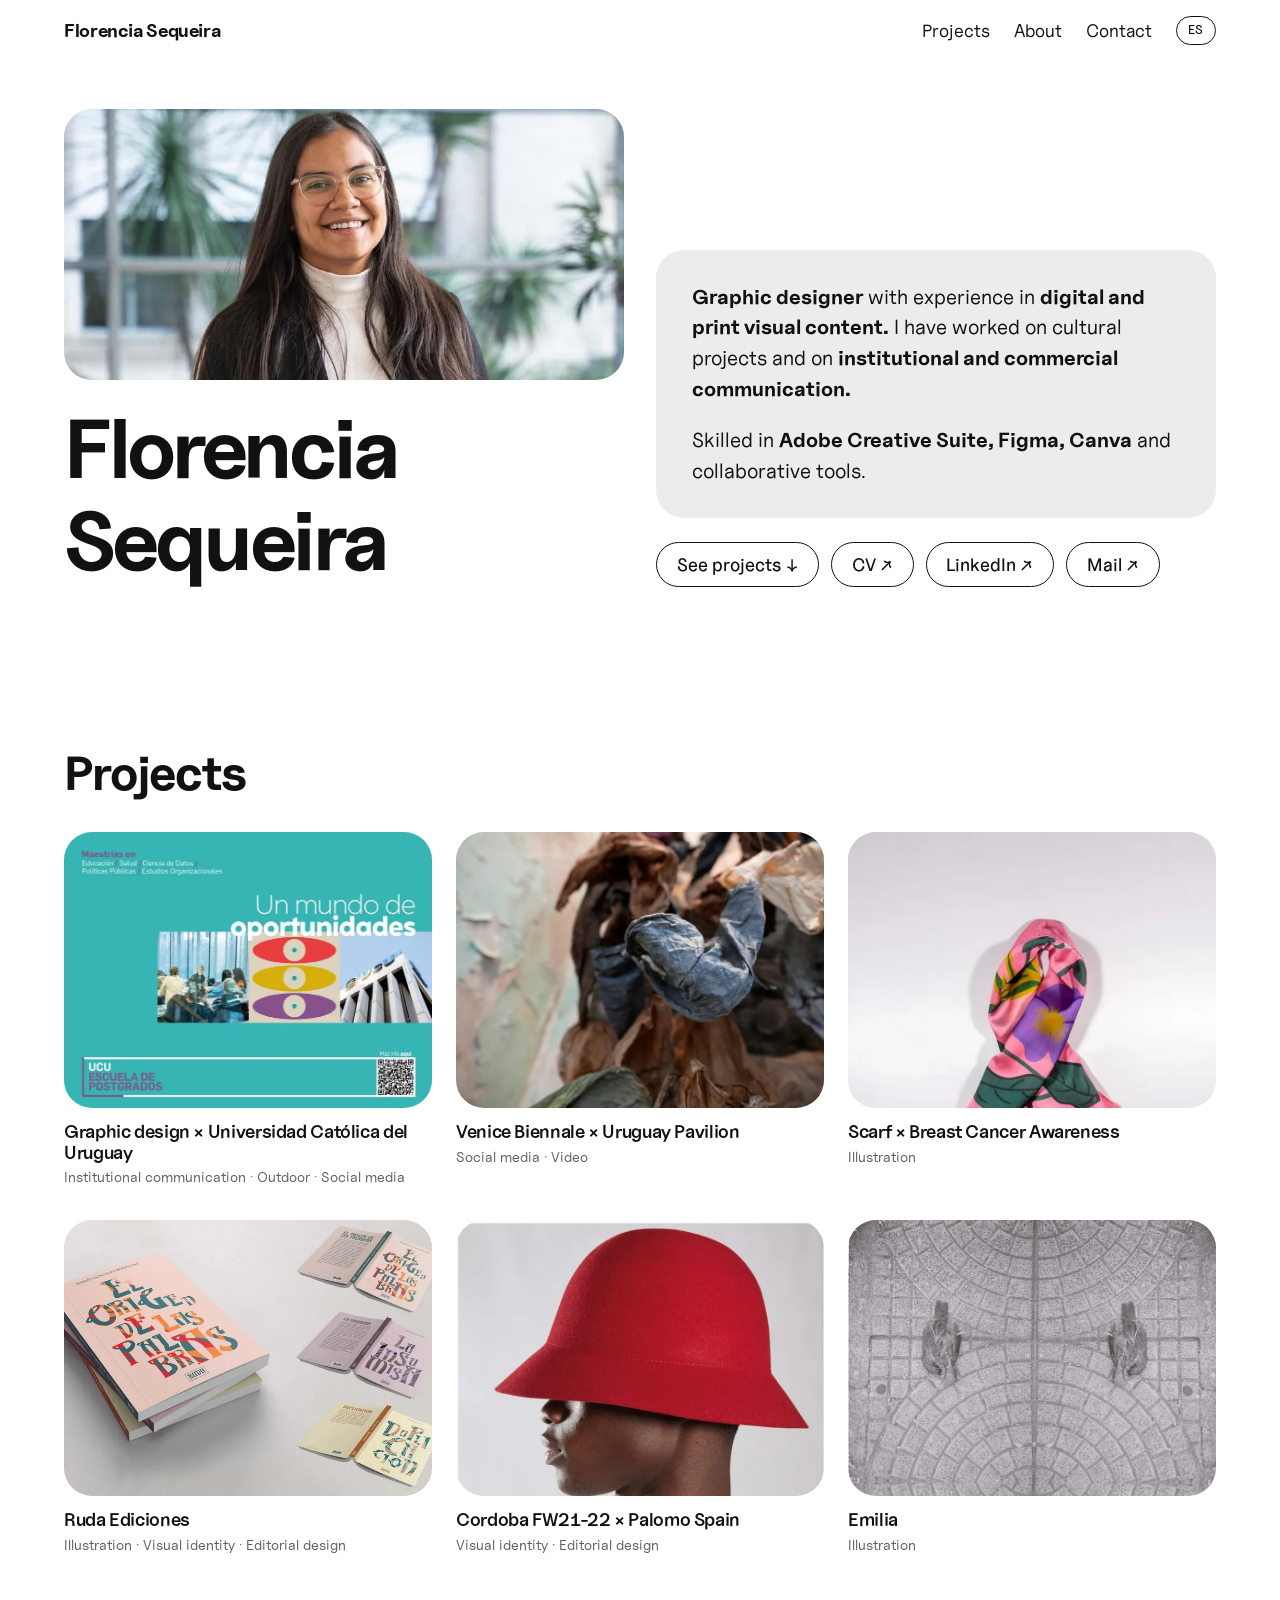
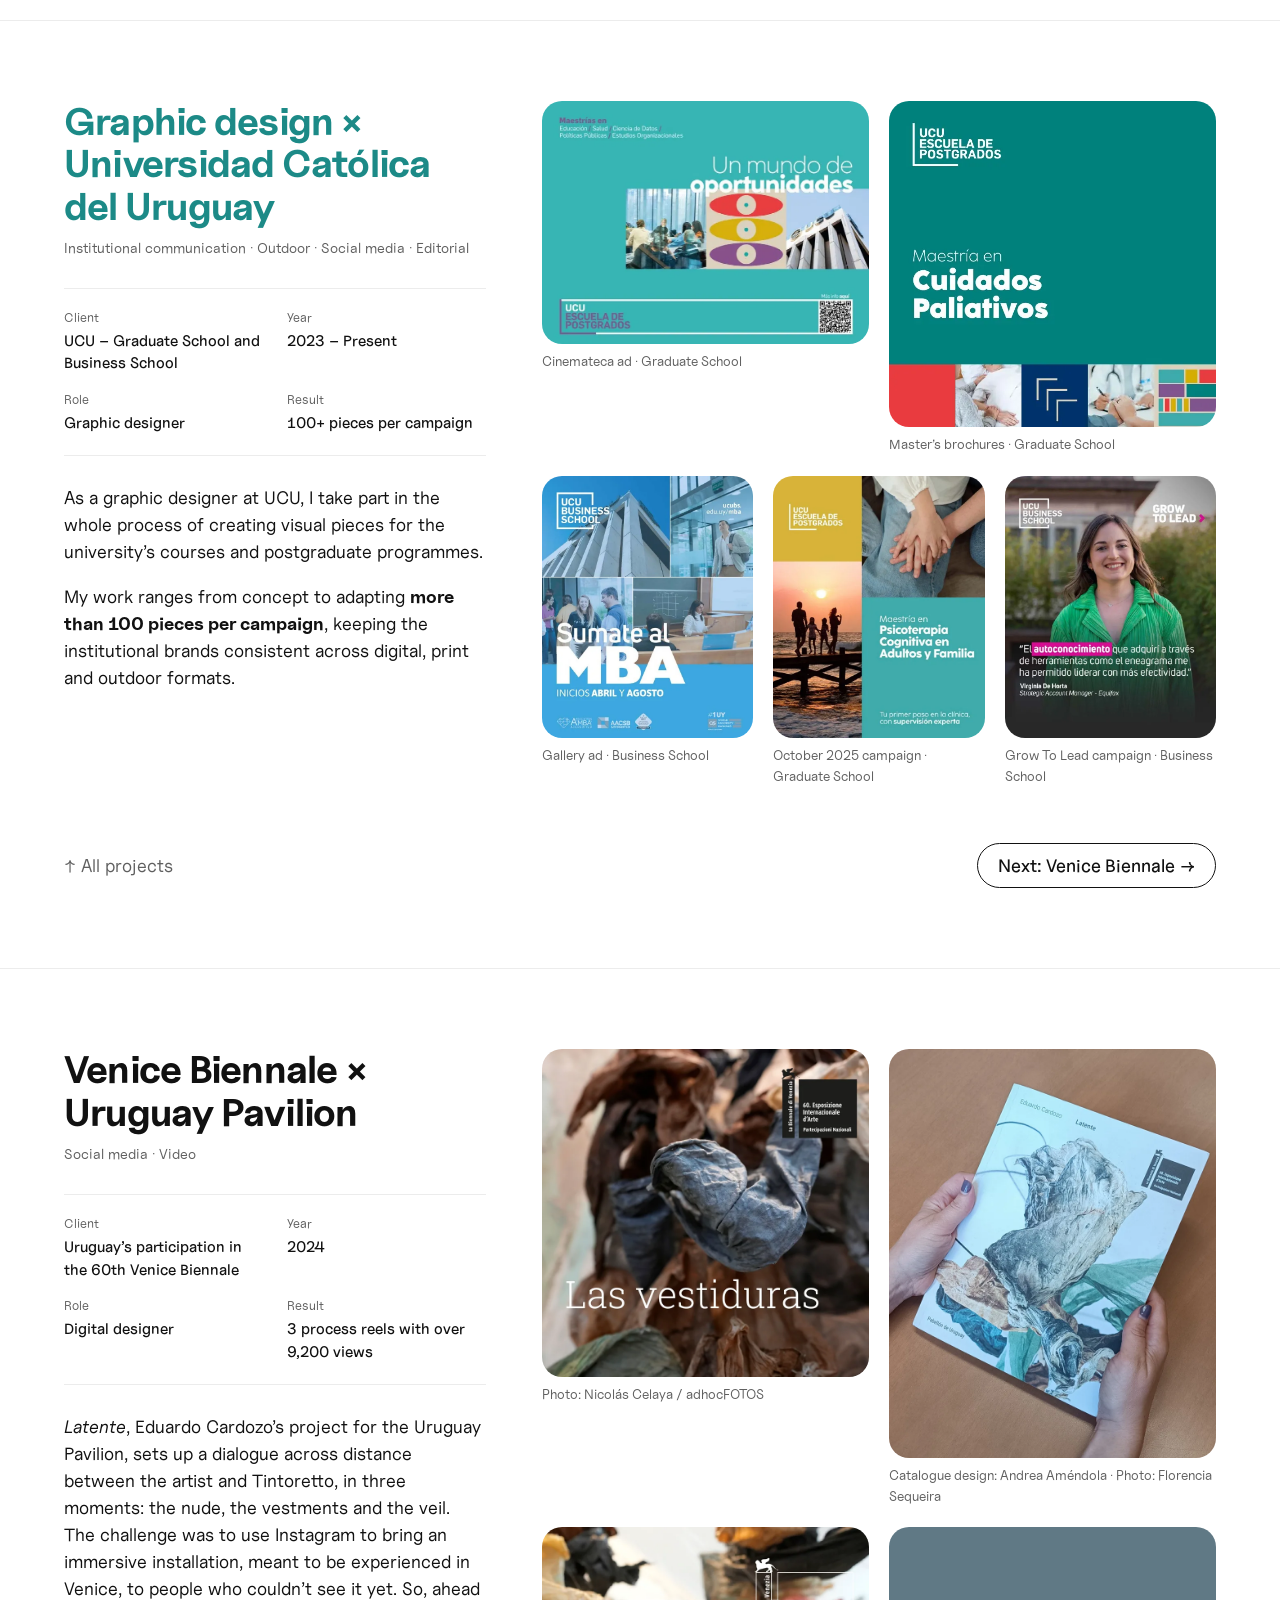
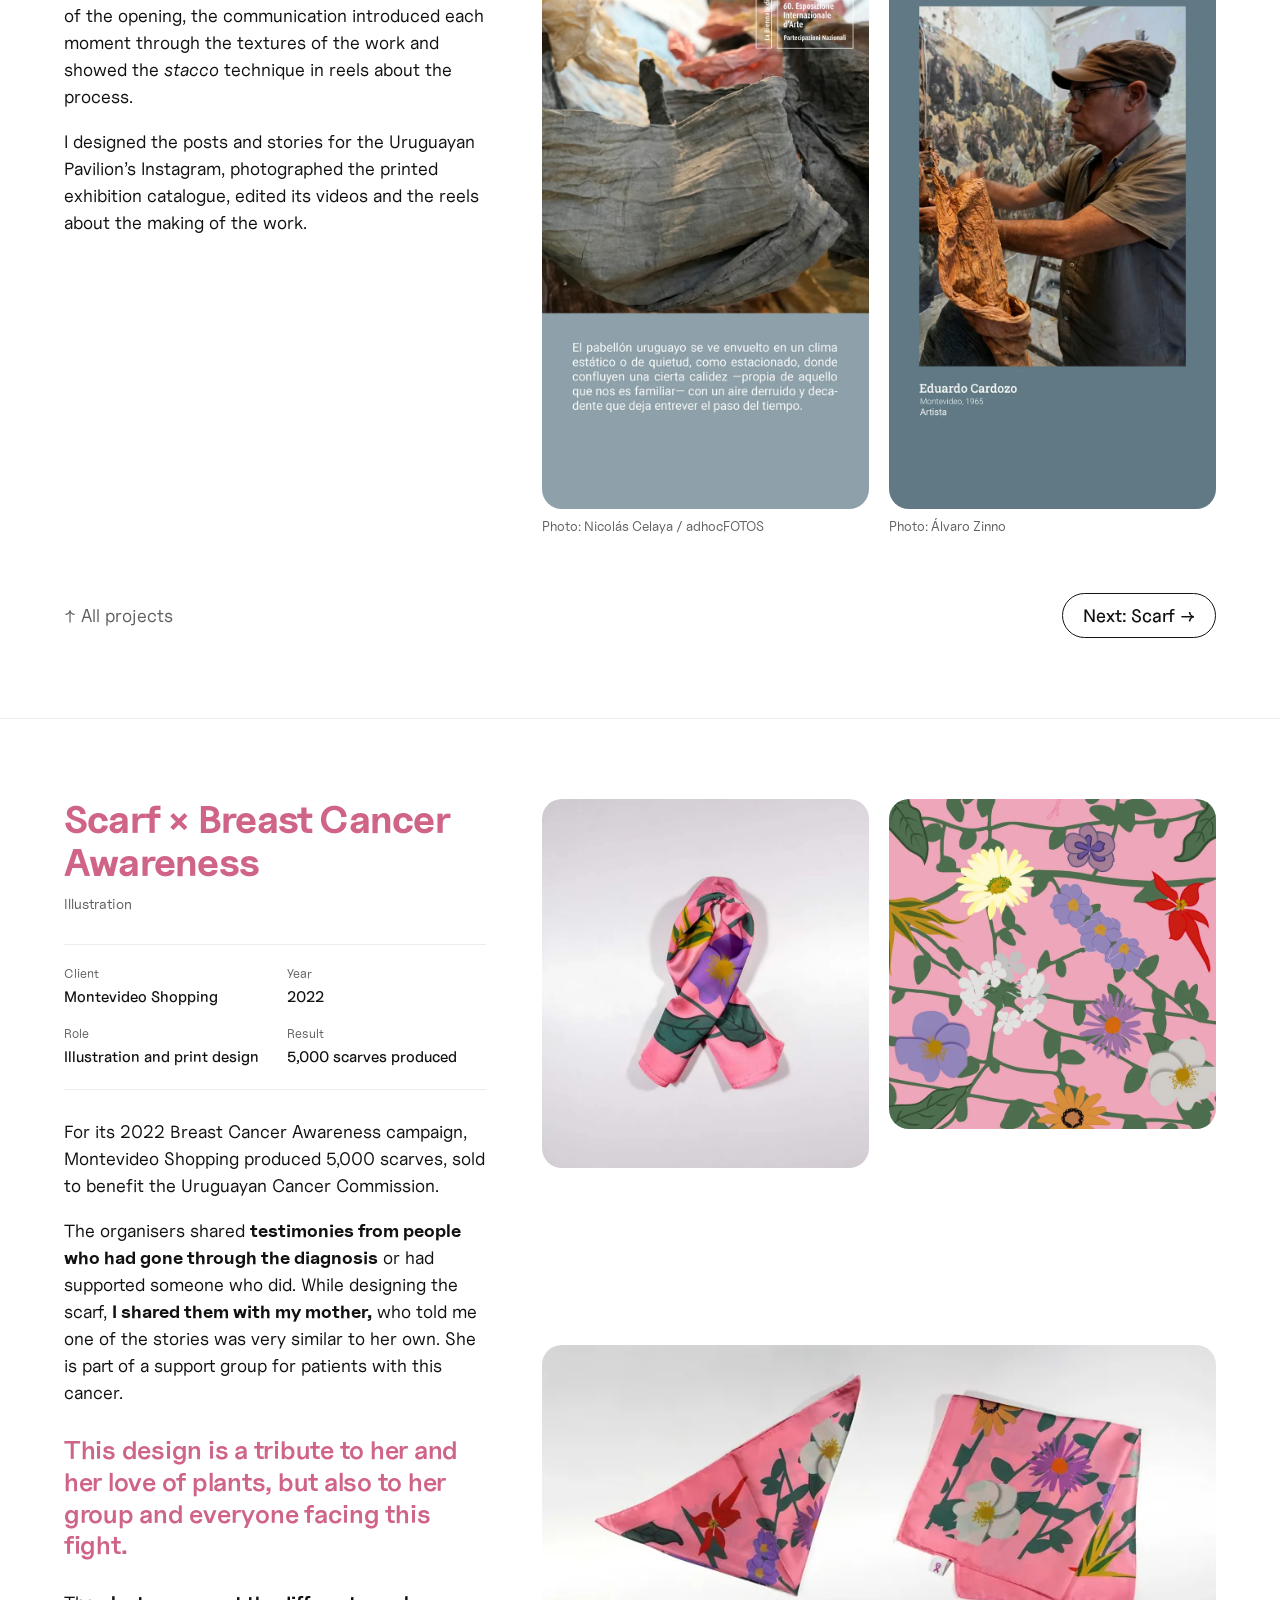
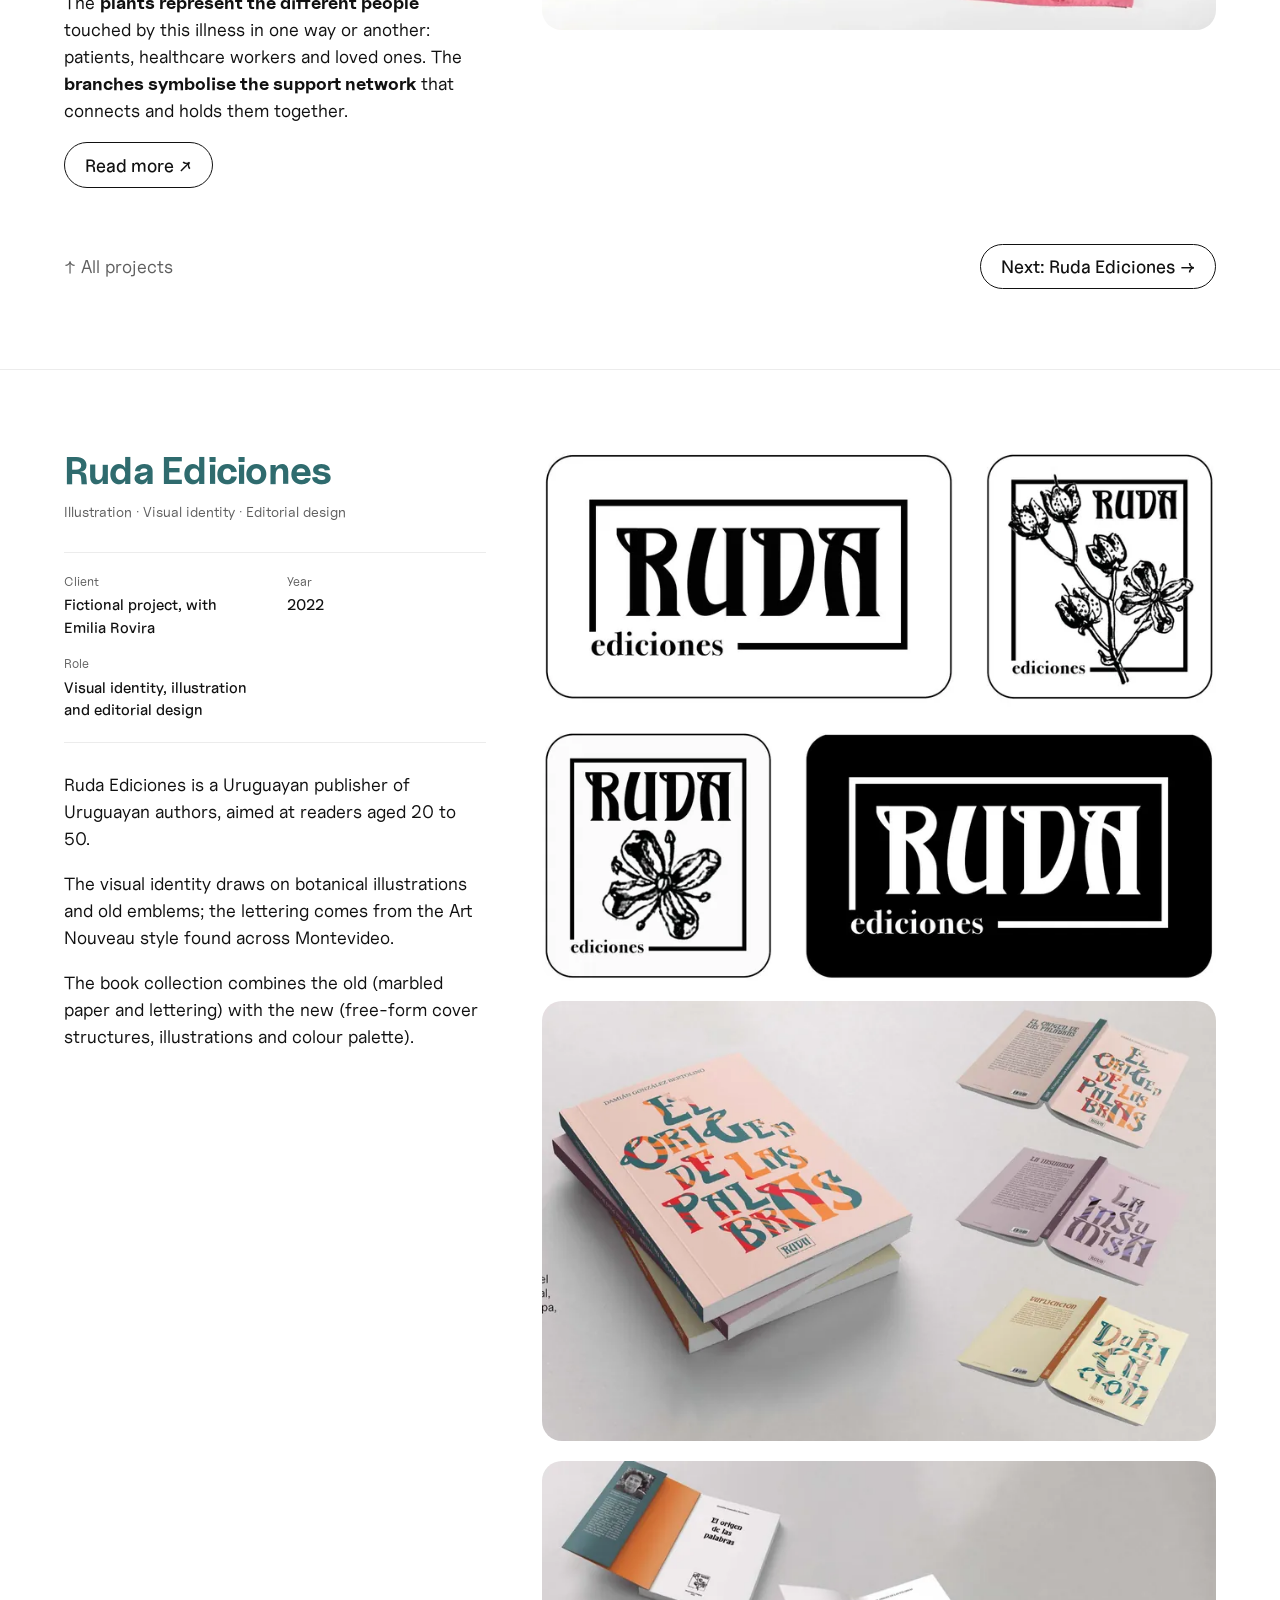
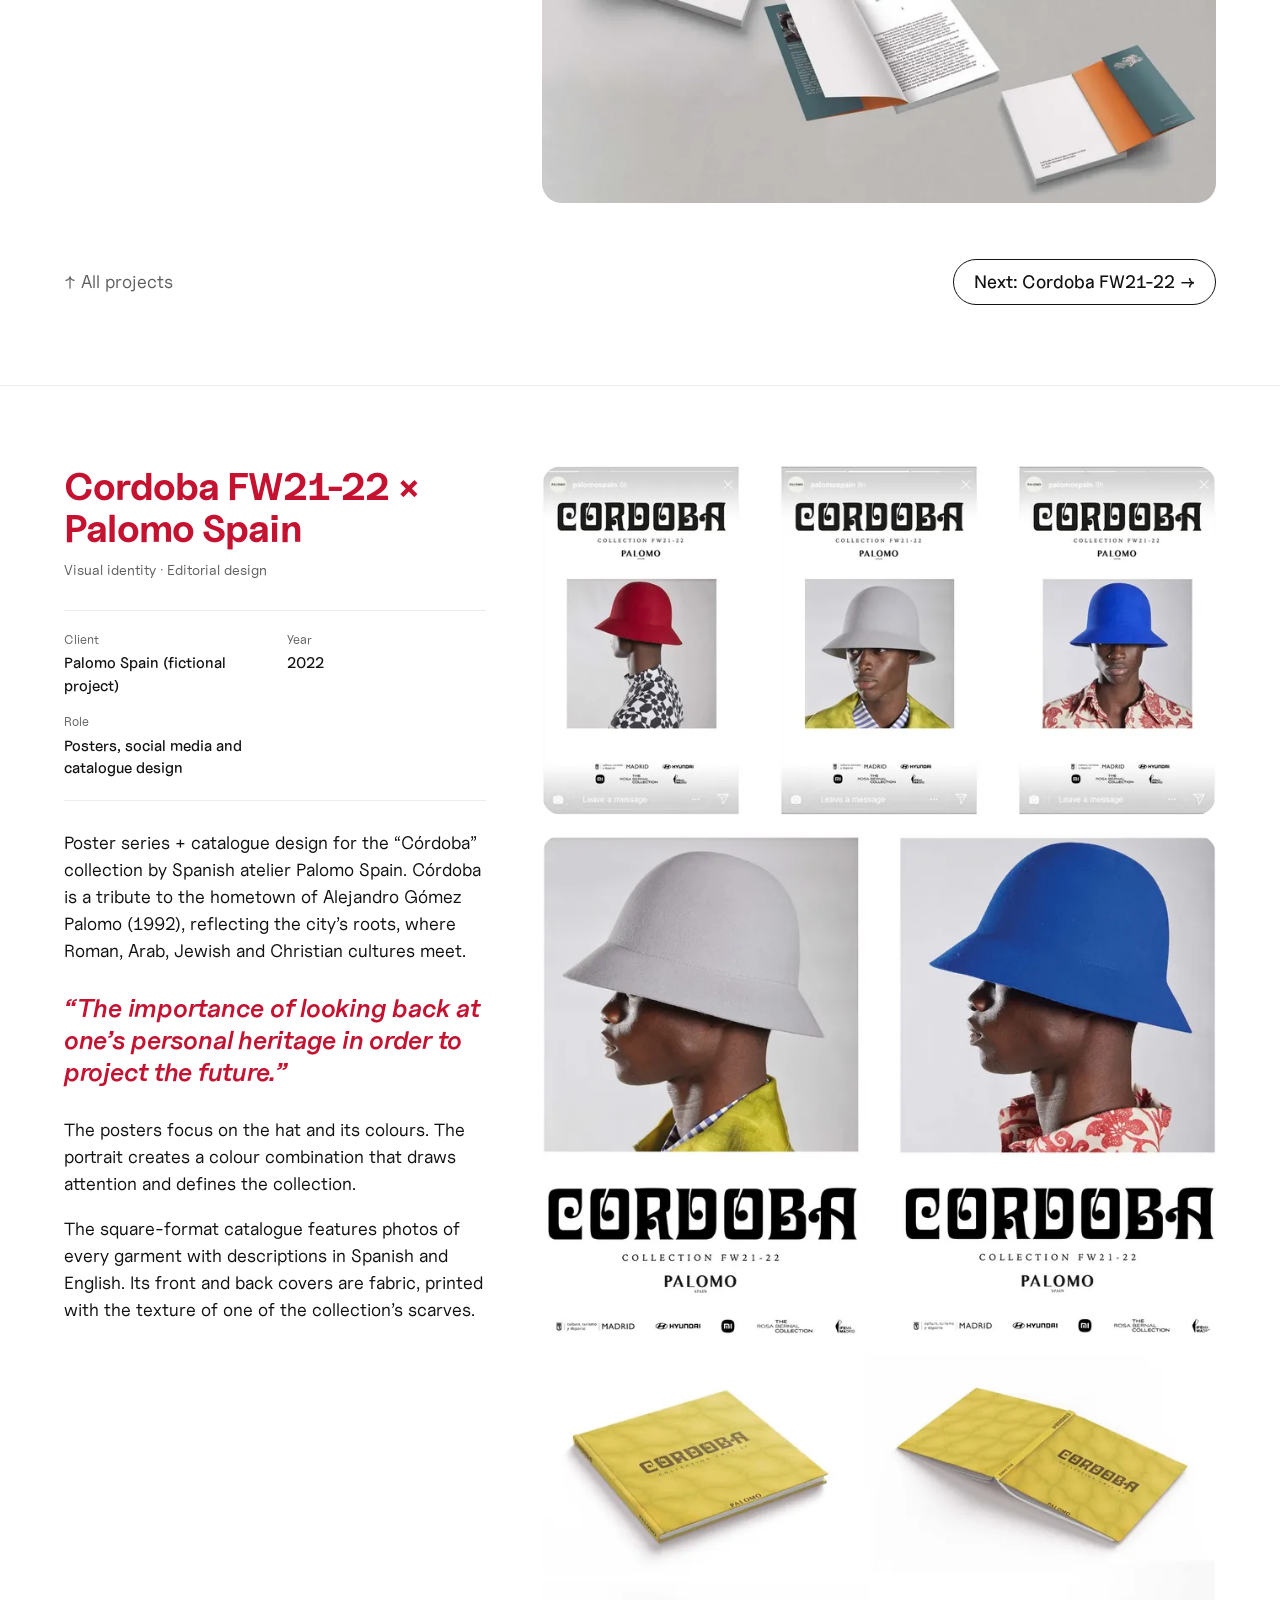
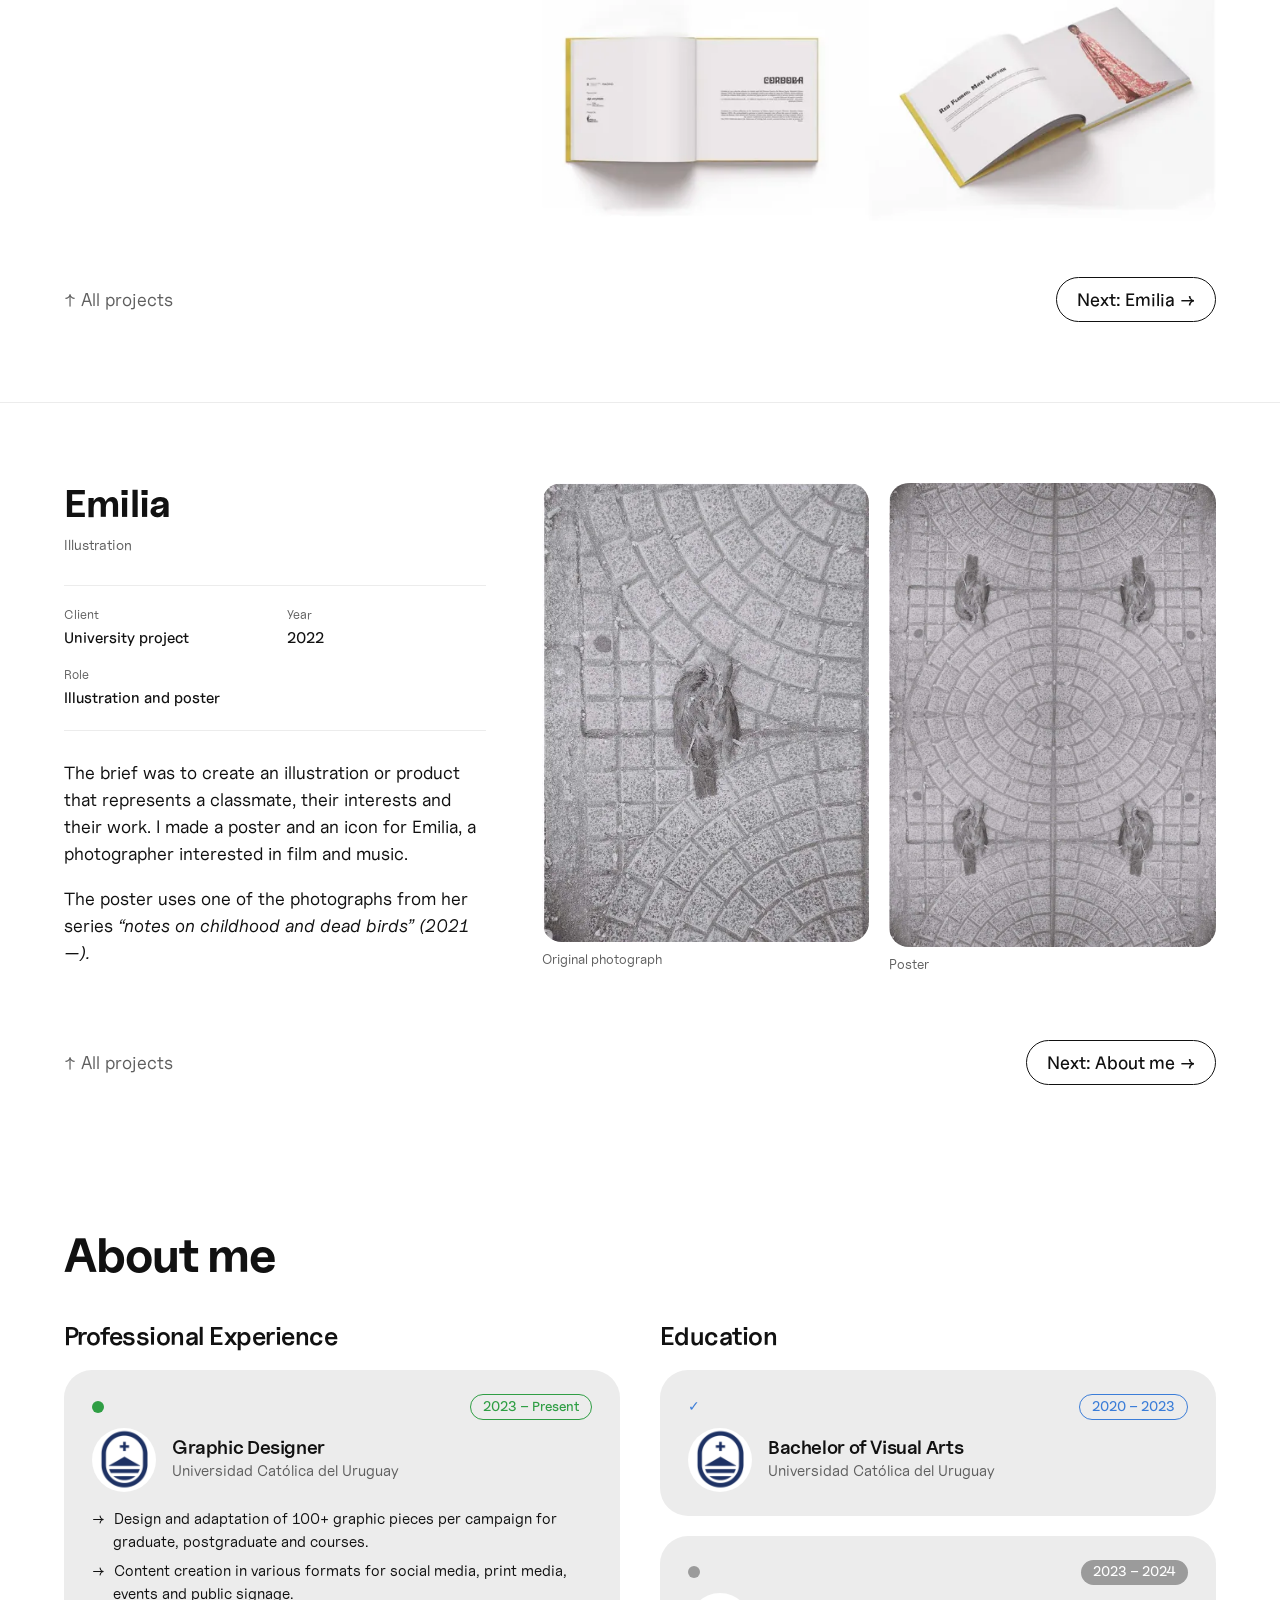
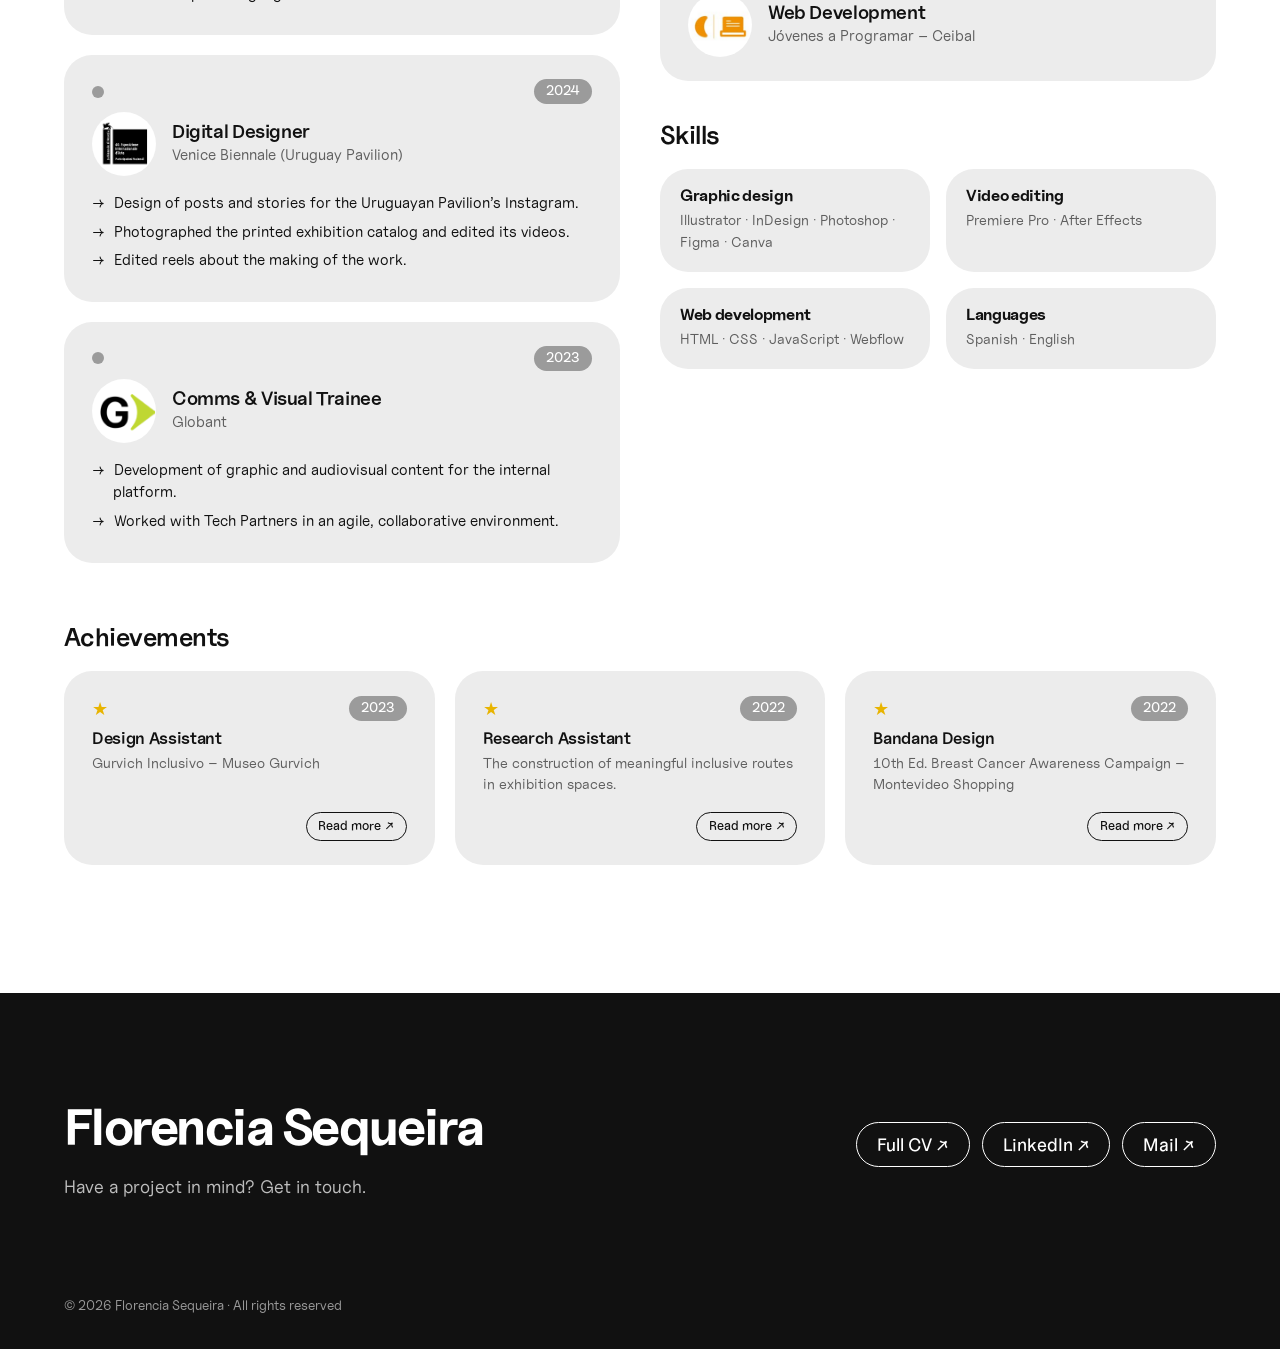
==== commit b37c392f: "Publica el proyecto Bienal de Venecia Quita el atributo hidden de la sección y de su tarjeta, y enla" ====
--- a/index.html
+++ b/index.html
@@ -153,11 +153,16 @@
               ><span class="en">Institutional communication · Outdoor · Social media</span>
             </p>
           </a>
-          <a class="indice__item" href="#bienal" hidden>
-            <!-- PENDIENTE: cambiar por una imagen real del proyecto -->
-            <div class="indice__placeholder">
-              <img src="images/logos/bienal.png" width="144" height="144" alt="" />
-            </div>
+          <a class="indice__item" href="#bienal">
+            <img
+              src="images/proyectos/bienal-portada.webp"
+              srcset="images/proyectos/bienal-portada-800.webp 800w, images/proyectos/bienal-portada.webp 1200w"
+              sizes="(max-width: 600px) 100vw, 400px"
+              width="1200"
+              height="900"
+              alt=""
+              loading="lazy"
+            />
             <h3><span class="es">Bienal de Venecia × Pabellón de Uruguay</span><span class="en">Venice Biennale × Uruguay Pavilion</span></h3>
             <p><span class="es">Redes sociales · Video</span><span class="en">Social media · Video</span></p>
           </a>
@@ -355,15 +360,12 @@
 
         <nav class="proyecto__nav">
           <a href="#proyectos">↑ <span class="es">Todos los proyectos</span><span class="en">All projects</span></a>
-          <a class="pill" href="#panuelo"><span class="es">Siguiente: Pañuelo</span><span class="en">Next: Scarf</span> →</a>
+          <a class="pill" href="#bienal"><span class="es">Siguiente: Bienal de Venecia</span><span class="en">Next: Venice Biennale</span> →</a>
         </nav>
       </article>
 
-      <!-- ========== PROYECTO: Bienal de Venecia (PENDIENTE: textos) ==========
-           OCULTO con el atributo "hidden". Para mostrarlo:
-           1. Borrar "hidden" aquí abajo y en su tarjeta del índice de proyectos.
-           2. En el proyecto UCU, cambiar "Siguiente" para que apunte a #bienal. -->
-      <article class="proyecto" id="bienal" style="--acento: #111111" hidden>
+      <!-- ========== PROYECTO: Bienal de Venecia ========== -->
+      <article class="proyecto" id="bienal" style="--acento: #111111">
         <div class="proyecto__texto">
           <h2 class="proyecto__titulo">
             <span class="es">Bienal de Venecia × Pabellón de Uruguay</span><span class="en">Venice Biennale × Uruguay Pavilion</span>
@@ -393,16 +395,24 @@
           </dl>
 
           <p class="es">
+            <em>Latente</em>, el proyecto de Eduardo Cardozo para el Pabellón de Uruguay, propone un diálogo a la distancia entre el artista y
+            Tintoretto, en tres momentos: el desnudo, las vestiduras y el velo. El desafío fue acercar por Instagram una instalación inmersiva,
+            pensada para vivirse en Venecia, a quienes todavía no podían verla. Por eso, antes de la inauguración, la comunicación presentó cada
+            momento a través de las texturas de la obra y mostró la técnica del <em>stacco</em> en reels sobre el proceso.
+          </p>
+          <p class="en">
+            <em>Latente</em>, Eduardo Cardozo’s project for the Uruguay Pavilion, sets up a dialogue across distance between the artist and
+            Tintoretto, in three moments: the nude, the vestments and the veil. The challenge was to use Instagram to bring an immersive
+            installation, meant to be experienced in Venice, to people who couldn’t see it yet. So, ahead of the opening, the communication
+            introduced each moment through the textures of the work and showed the <em>stacco</em> technique in reels about the process.
+          </p>
+          <p class="es">
             Diseñé las publicaciones e historias para el Instagram del pabellón uruguayo, fotografié el catálogo impreso de la exposición, edité
             sus videos y los reels sobre el proceso de la obra.
           </p>
           <p class="en">
             I designed the posts and stories for the Uruguayan Pavilion’s Instagram, photographed the printed exhibition catalogue, edited
             its videos and the reels about the making of the work.
-          </p>
-          <p class="pendiente">
-            <span class="es">Texto pendiente: concepto de la exposición, desafío de comunicación y tu proceso.</span
-            ><span class="en">Text to do: exhibition concept, communication challenge and your process.</span>
           </p>
         </div>
 
@@ -421,17 +431,23 @@
             />
             <figcaption><span class="es">Foto: Nicolás Celaya / adhocFOTOS</span><span class="en">Photo: Nicolás Celaya / adhocFOTOS</span></figcaption>
           </figure>
-          <img
-            class="media"
-            src="images/proyectos/bienal-catalogo.webp"
-            srcset="images/proyectos/bienal-catalogo-800.webp 800w, images/proyectos/bienal-catalogo.webp 1200w"
-            sizes="(max-width: 600px) 100vw, (max-width: 900px) 50vw, 360px"
-            width="1200"
-            height="1500"
-            loading="lazy"
-            alt="Manos sosteniendo el catálogo de la exposición Latente sobre una mesa de madera"
-            data-alt-en="Hands holding the Latente exhibition catalogue over a wooden table"
-          />
+          <figure>
+            <img
+              class="media"
+              src="images/proyectos/bienal-catalogo.webp"
+              srcset="images/proyectos/bienal-catalogo-800.webp 800w, images/proyectos/bienal-catalogo.webp 1200w"
+              sizes="(max-width: 600px) 100vw, (max-width: 900px) 50vw, 360px"
+              width="1200"
+              height="1500"
+              loading="lazy"
+              alt="Manos sosteniendo el catálogo de la exposición Latente sobre una mesa de madera"
+              data-alt-en="Hands holding the Latente exhibition catalogue over a wooden table"
+            />
+            <figcaption>
+              <span class="es">Diseño del catálogo: Andrea Améndola · Foto: Florencia Sequeira</span
+              ><span class="en">Catalogue design: Andrea Améndola · Photo: Florencia Sequeira</span>
+            </figcaption>
+          </figure>
           <figure>
             <img
               class="media"
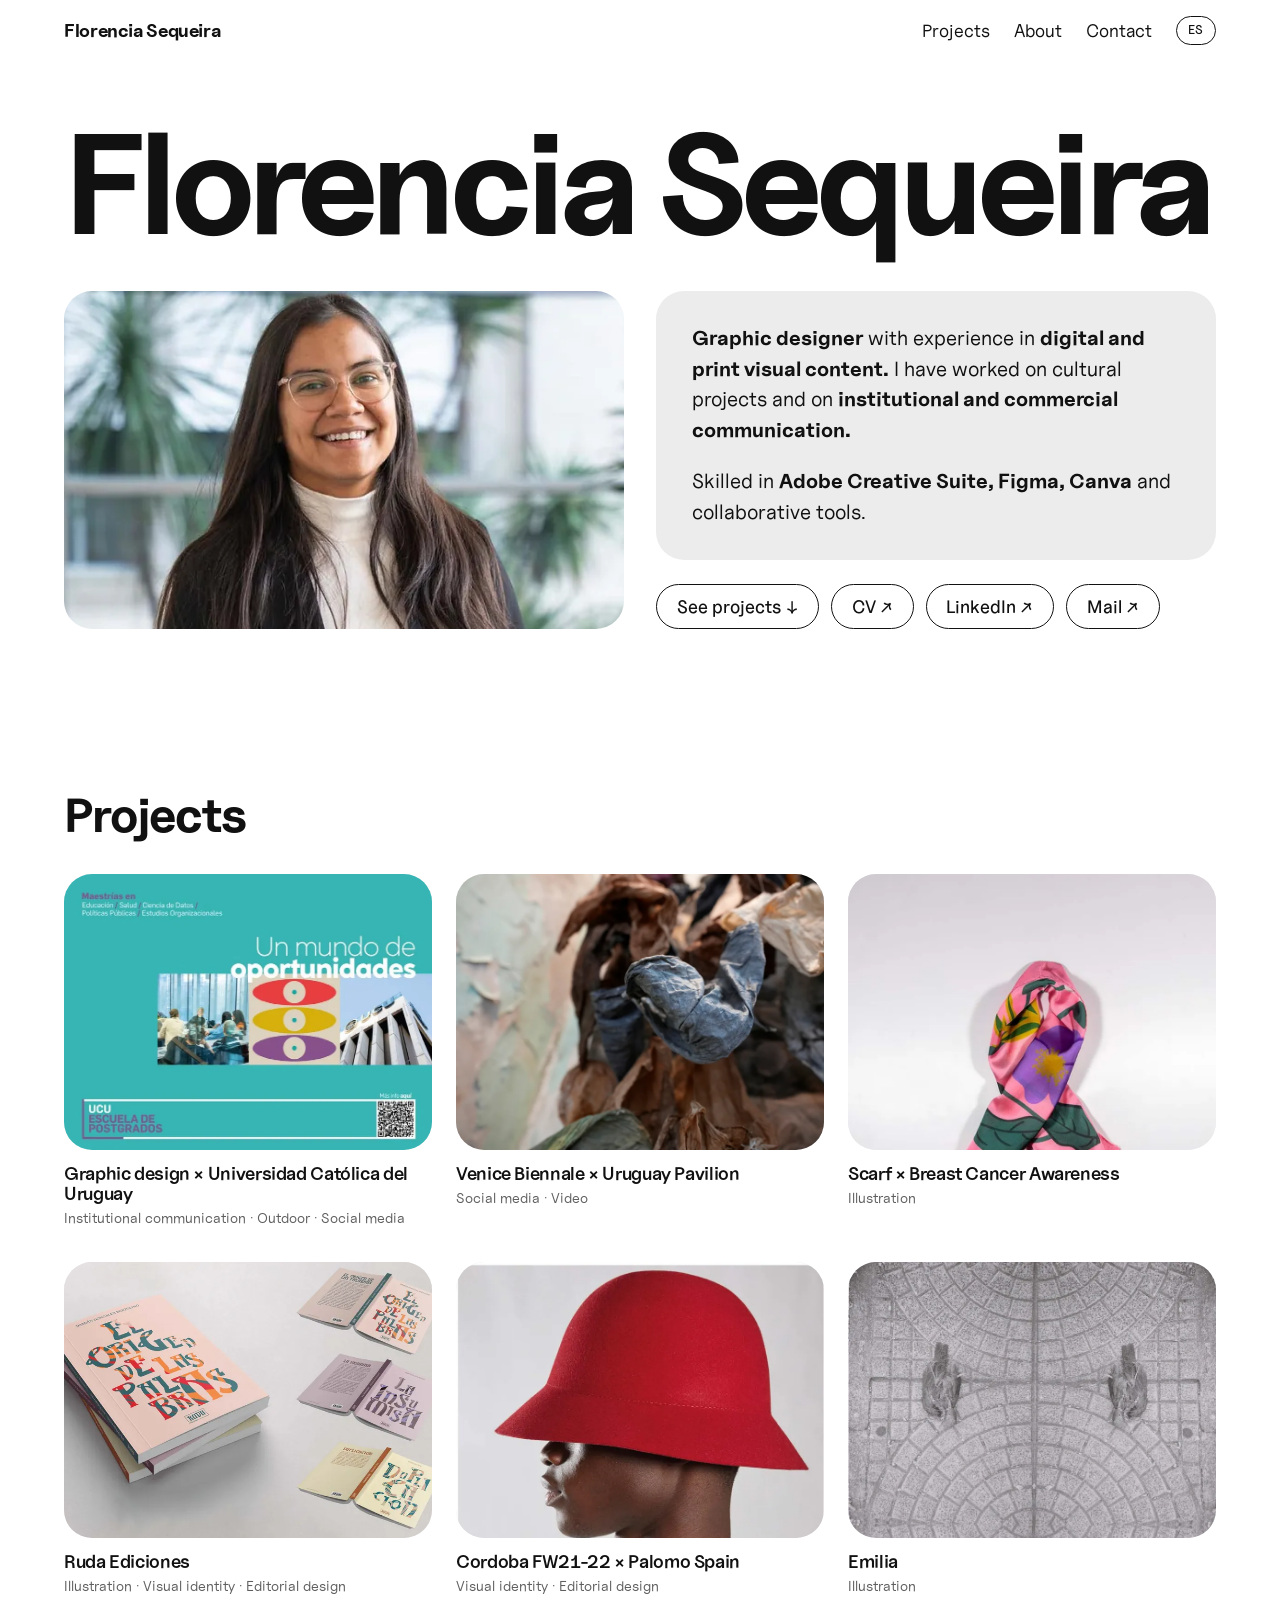
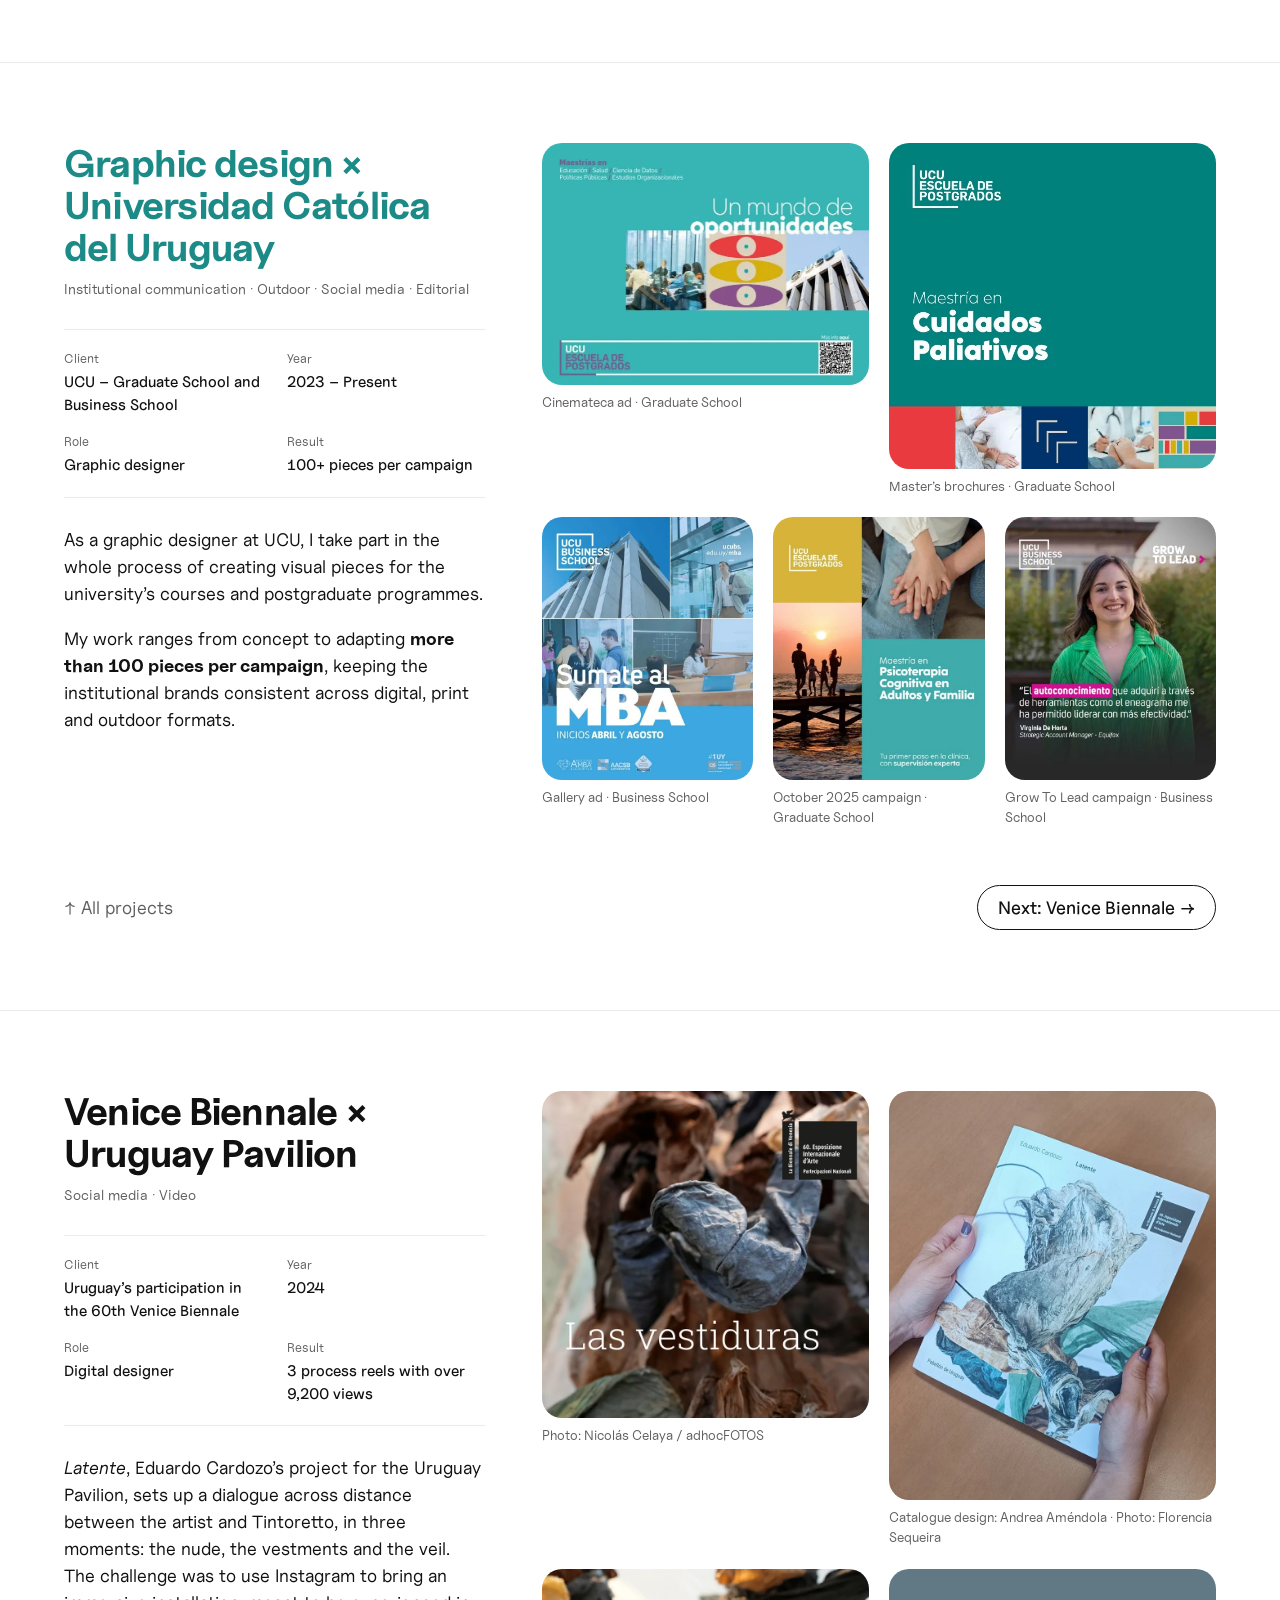
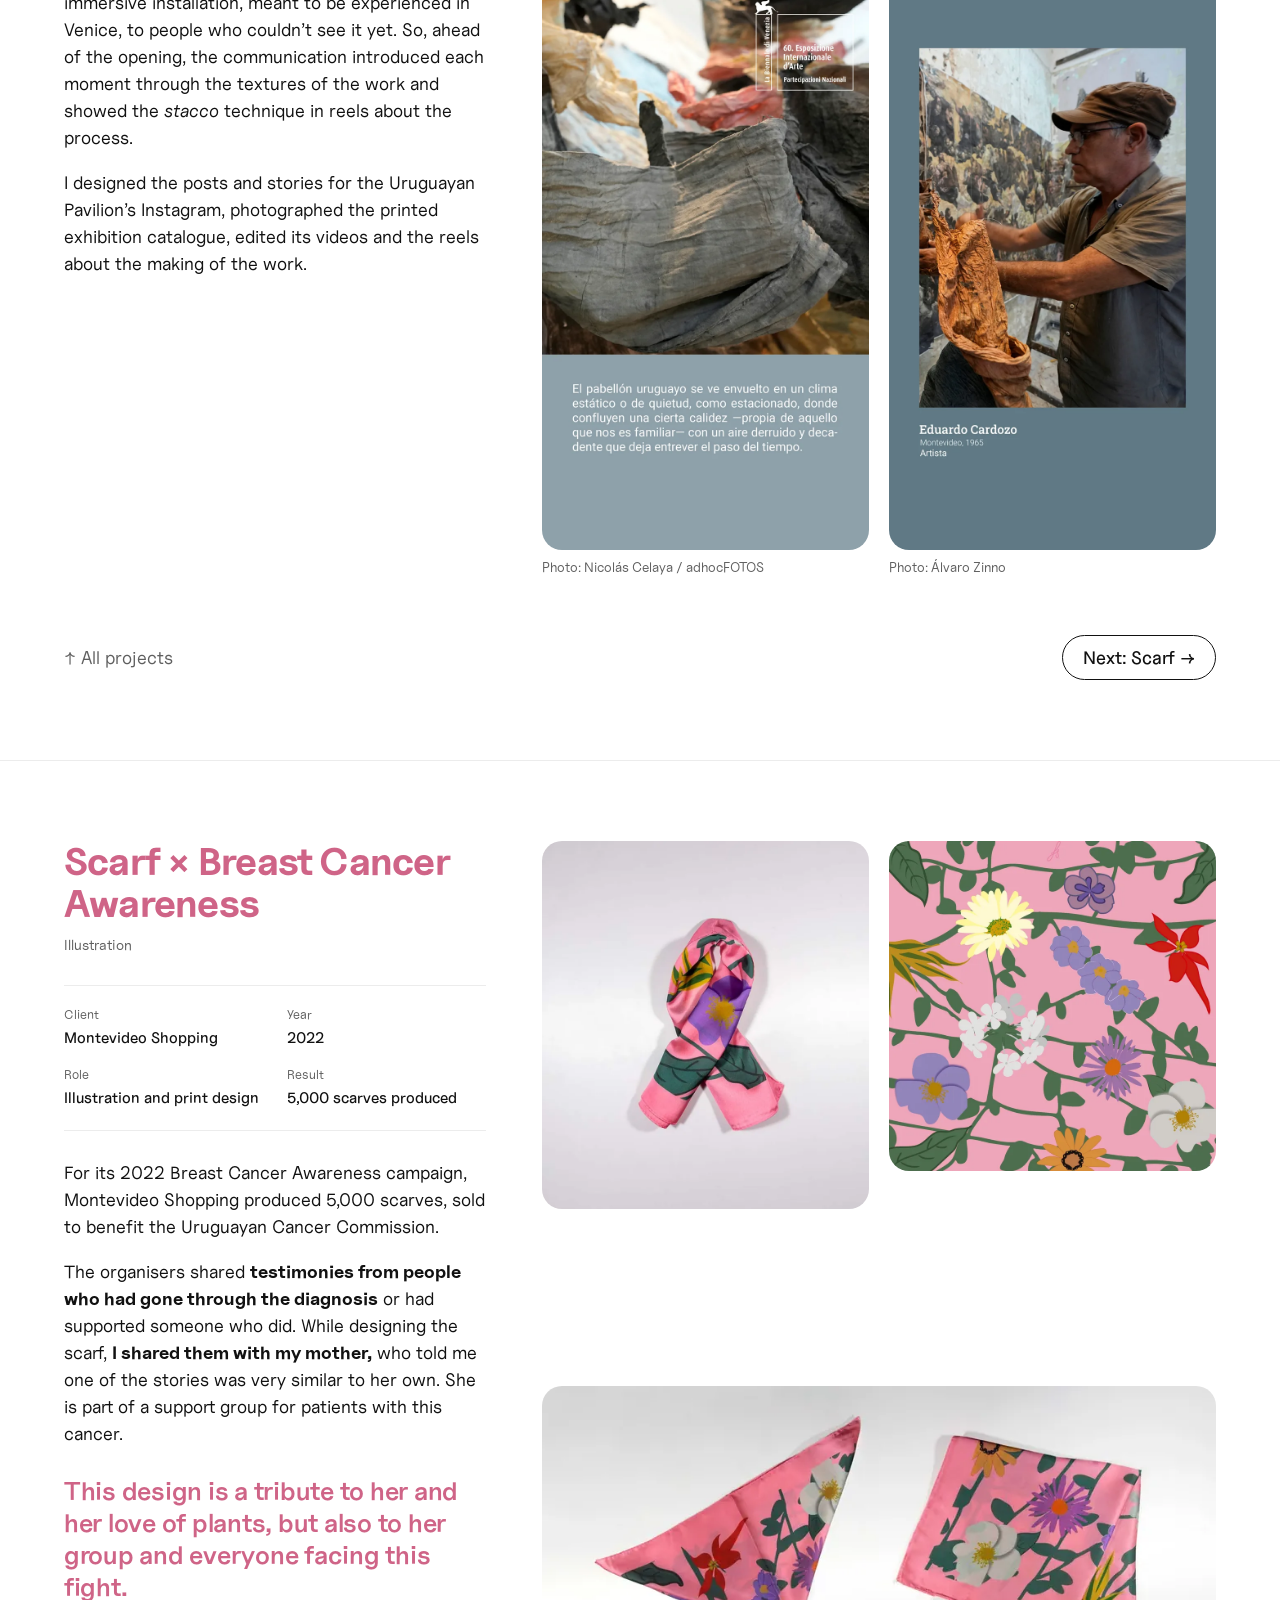
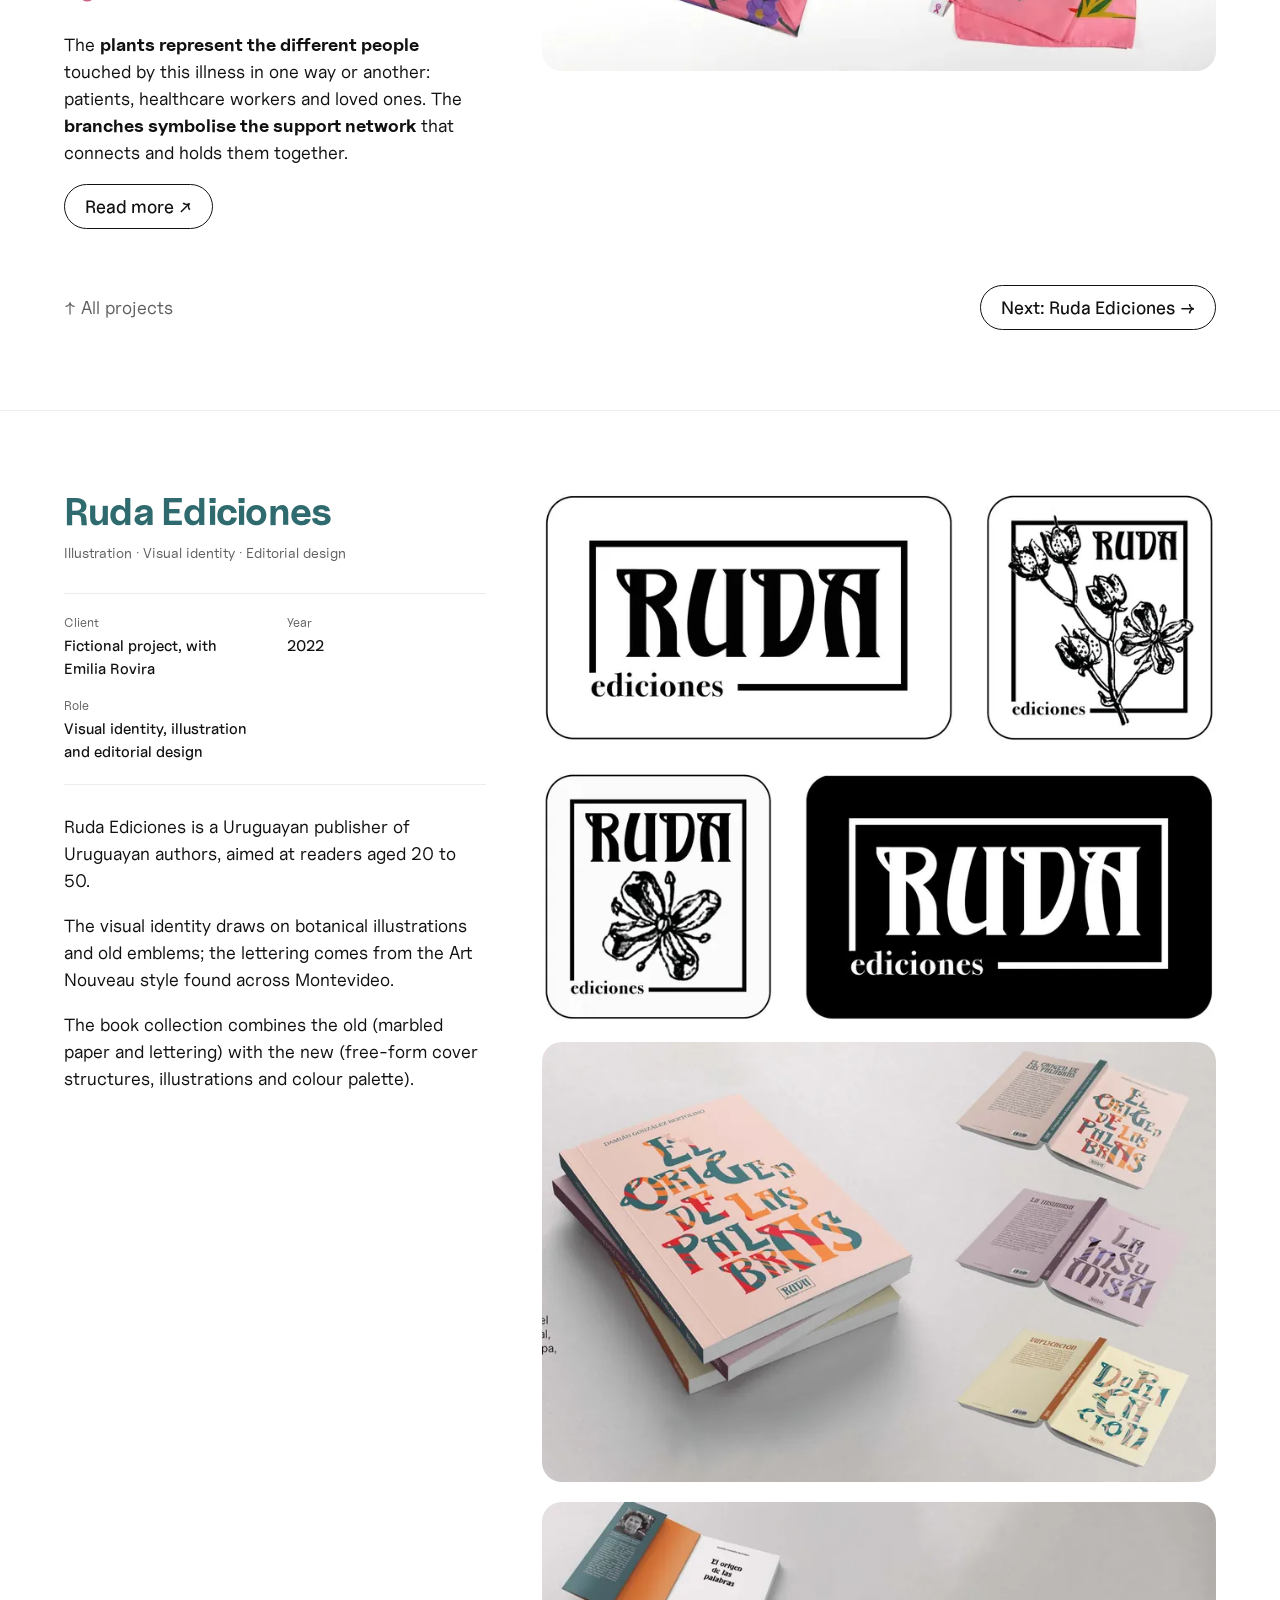
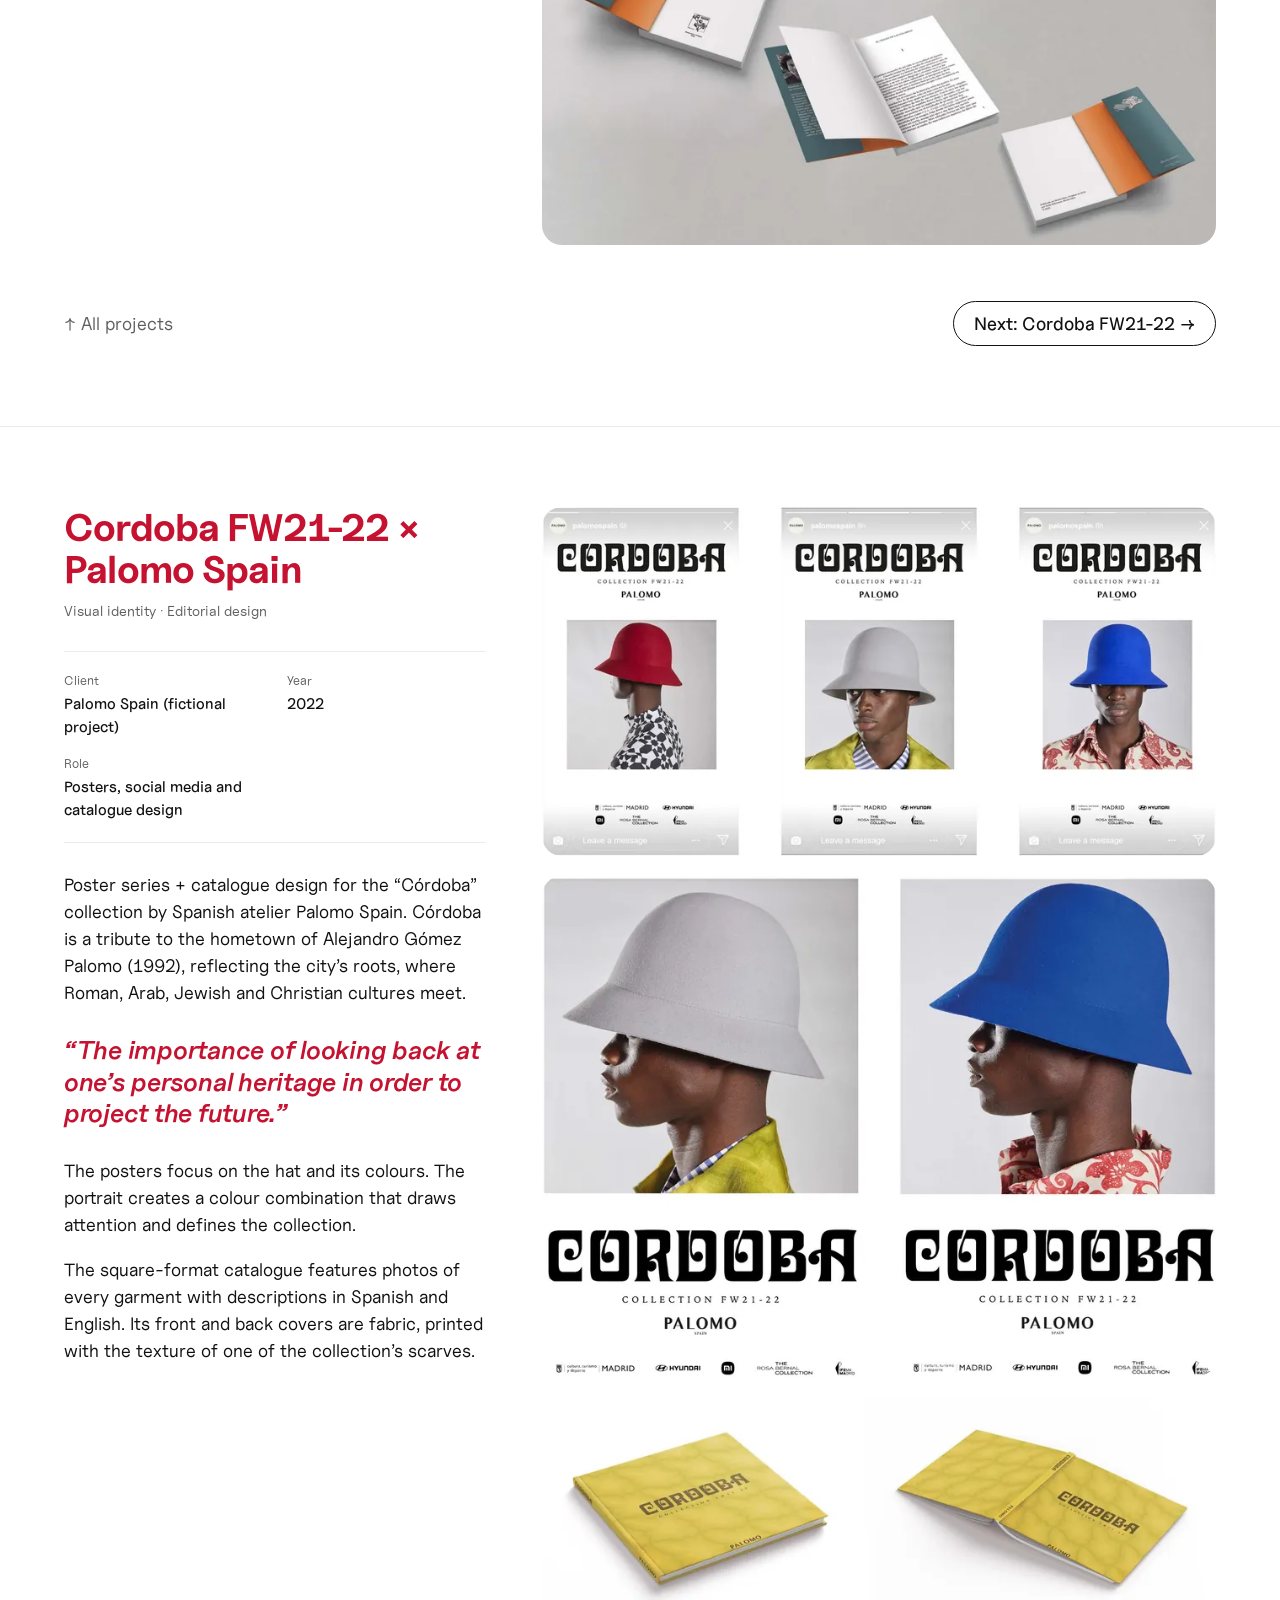
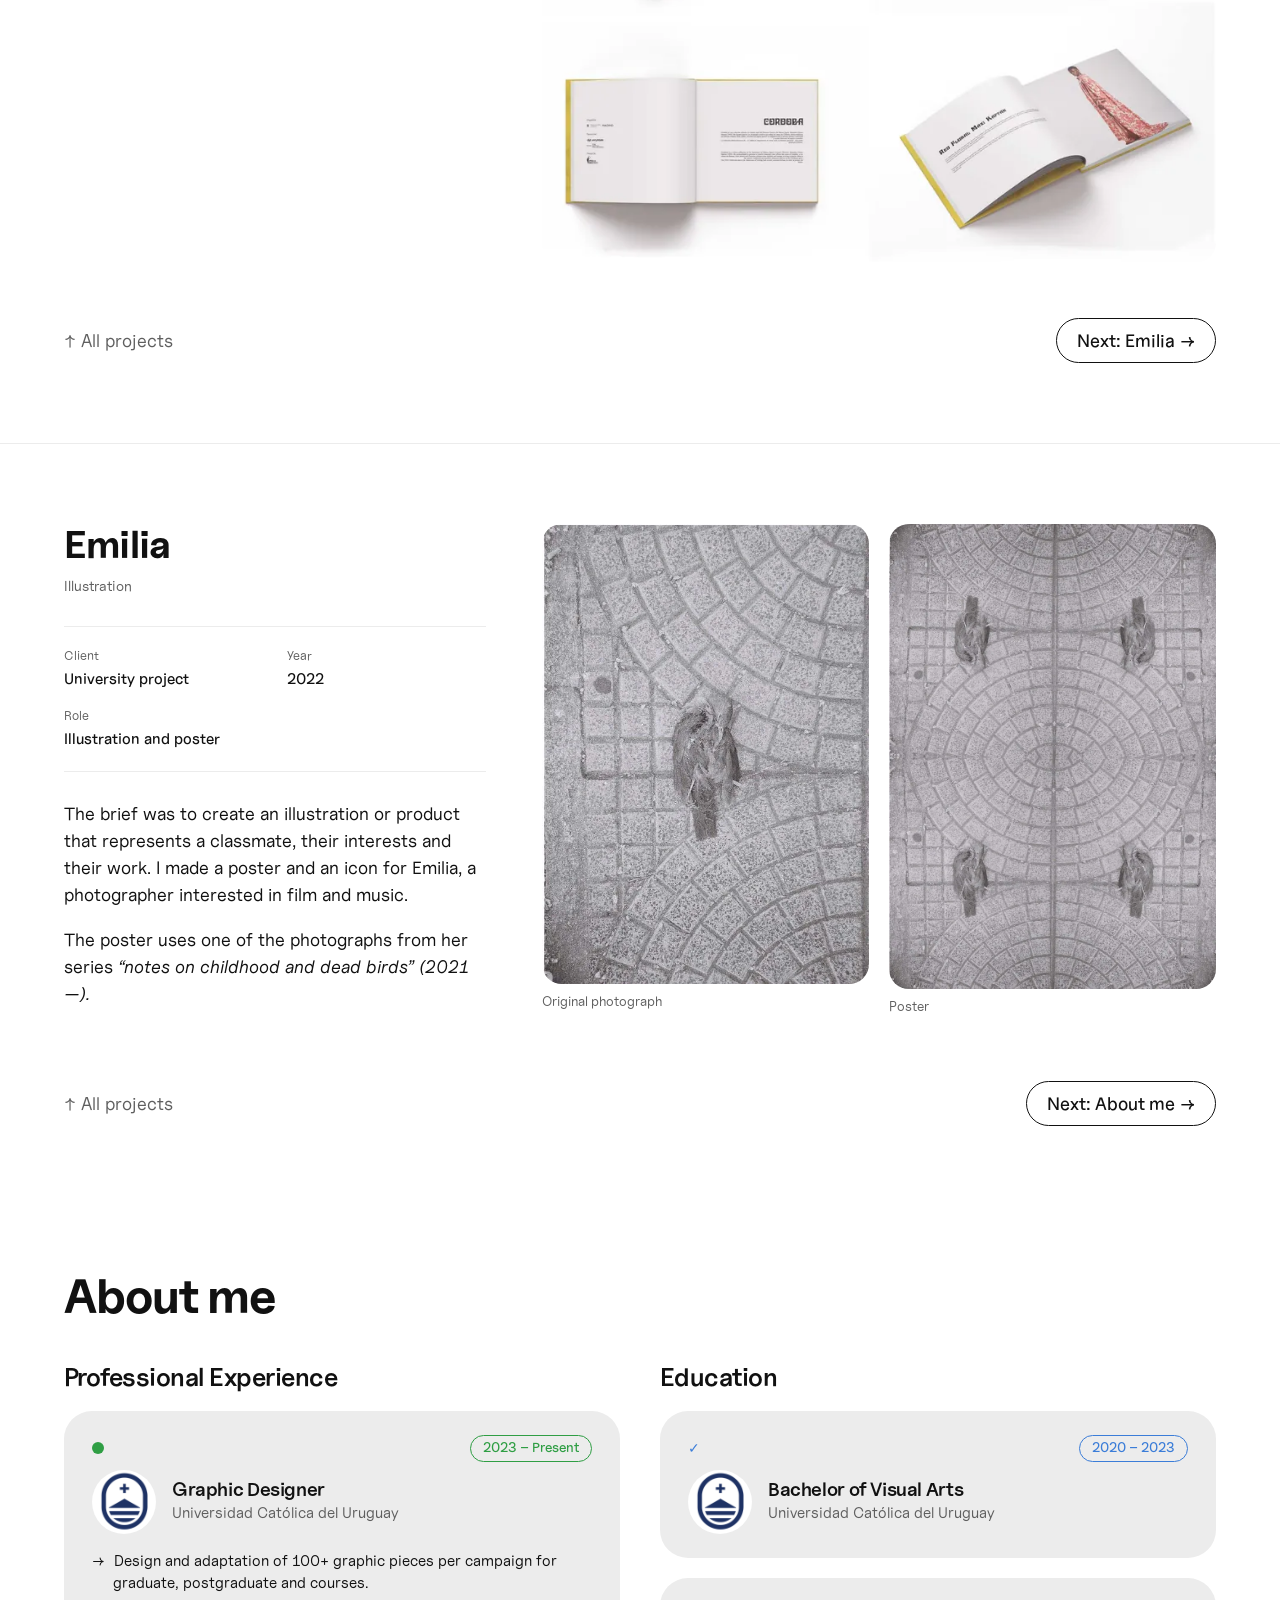
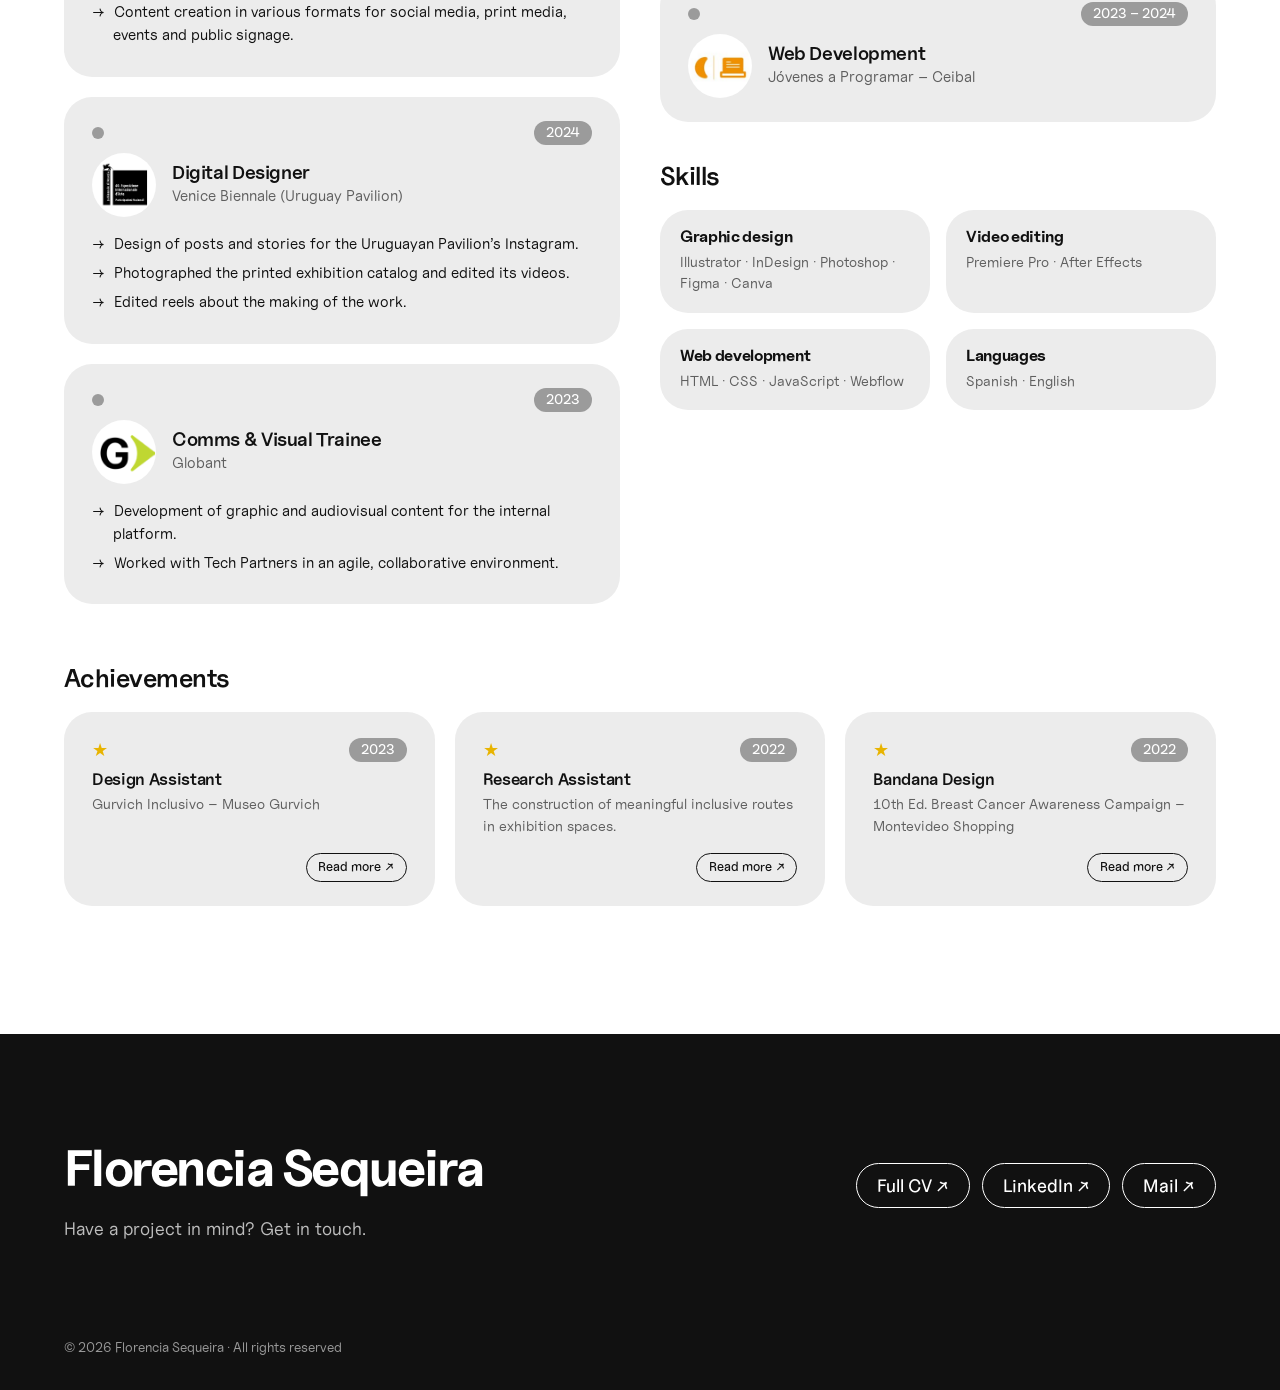
==== commit 8f65401b: "Pone el nombre a todo el ancho en el inicio El nombre va arriba en una sola línea y se adapta al anc" ====
--- a/index.html
+++ b/index.html
@@ -87,6 +87,8 @@
     <main id="contenido">
       <!-- ========== INICIO ========== -->
       <section class="hero" id="inicio">
+        <h1 class="hero__nombre">Florencia Sequeira</h1>
+
         <div class="hero__perfil">
           <img
             class="hero__foto"
@@ -98,7 +100,6 @@
             alt="Retrato de Florencia Sequeira sonriendo"
             data-alt-en="Portrait of Florencia Sequeira smiling"
           />
-          <h1 class="hero__nombre">Florencia Sequeira</h1>
         </div>
 
         <div class="hero__texto">
@@ -231,10 +232,13 @@
            2. .ficha: cliente, año, rol y resultado
            3. .galeria: las imágenes. Por defecto ocupan media fila;
               class="ancho" ocupa la fila entera y class="tercio" un tercio.
-           4. .proyecto__nav: enlaces al siguiente proyecto -->
+           4. .proyecto__nav: enlaces al siguiente proyecto, fuera de
+              .proyecto__cuerpo (que envuelve texto y galería) -->
+
 
       <!-- ========== PROYECTO: UCU ========== -->
       <article class="proyecto" id="ucu" style="--acento: #1c8a87">
+        <div class="proyecto__cuerpo">
         <div class="proyecto__texto">
           <h2 class="proyecto__titulo">
             <span class="es">Diseño gráfico × Universidad Católica del Uruguay</span
@@ -357,6 +361,7 @@
             </figcaption>
           </figure>
         </div>
+        </div>
 
         <nav class="proyecto__nav">
           <a href="#proyectos">↑ <span class="es">Todos los proyectos</span><span class="en">All projects</span></a>
@@ -366,6 +371,7 @@
 
       <!-- ========== PROYECTO: Bienal de Venecia ========== -->
       <article class="proyecto" id="bienal" style="--acento: #111111">
+        <div class="proyecto__cuerpo">
         <div class="proyecto__texto">
           <h2 class="proyecto__titulo">
             <span class="es">Bienal de Venecia × Pabellón de Uruguay</span><span class="en">Venice Biennale × Uruguay Pavilion</span>
@@ -477,6 +483,7 @@
             <figcaption><span class="es">Foto: Álvaro Zinno</span><span class="en">Photo: Álvaro Zinno</span></figcaption>
           </figure>
         </div>
+        </div>
 
         <nav class="proyecto__nav">
           <a href="#proyectos">↑ <span class="es">Todos los proyectos</span><span class="en">All projects</span></a>
@@ -486,6 +493,7 @@
 
       <!-- ========== PROYECTO: Pañuelo ========== -->
       <article class="proyecto" id="panuelo" style="--acento: #cf6487">
+        <div class="proyecto__cuerpo">
         <div class="proyecto__texto">
           <h2 class="proyecto__titulo">
             <span class="es">Pañuelo × Lucha contra el Cáncer de Mama</span><span class="en">Scarf × Breast Cancer Awareness</span>
@@ -584,6 +592,7 @@
             data-alt-en="Two printed scarves, one folded into a triangle and one into a square"
           />
         </div>
+        </div>
 
         <nav class="proyecto__nav">
           <a href="#proyectos">↑ <span class="es">Todos los proyectos</span><span class="en">All projects</span></a>
@@ -593,6 +602,7 @@
 
       <!-- ========== PROYECTO: Ruda ========== -->
       <article class="proyecto" id="ruda" style="--acento: #2f6b6e">
+        <div class="proyecto__cuerpo">
         <div class="proyecto__texto">
           <h2 class="proyecto__titulo">Ruda Ediciones</h2>
           <p class="etiquetas">
@@ -675,6 +685,7 @@
             data-alt-en="Interior pages of the book El origen de las palabras with green and orange flaps"
           />
         </div>
+        </div>
 
         <nav class="proyecto__nav">
           <a href="#proyectos">↑ <span class="es">Todos los proyectos</span><span class="en">All projects</span></a>
@@ -684,6 +695,7 @@
 
       <!-- ========== PROYECTO: Córdoba ========== -->
       <article class="proyecto" id="cordoba" style="--acento: #c41230">
+        <div class="proyecto__cuerpo">
         <div class="proyecto__texto">
           <h2 class="proyecto__titulo">Cordoba FW21-22 × Palomo Spain</h2>
           <p class="etiquetas">
@@ -775,6 +787,7 @@
             data-alt-en="Mock-ups of the square catalogue with a yellow fabric cover"
           />
         </div>
+        </div>
 
         <nav class="proyecto__nav">
           <a href="#proyectos">↑ <span class="es">Todos los proyectos</span><span class="en">All projects</span></a>
@@ -784,6 +797,7 @@
 
       <!-- ========== PROYECTO: Emilia ========== -->
       <article class="proyecto" id="emilia" style="--acento: #111111">
+        <div class="proyecto__cuerpo">
         <div class="proyecto__texto">
           <h2 class="proyecto__titulo">Emilia</h2>
           <p class="etiquetas"><span class="es">Ilustración</span><span class="en">Illustration</span></p>
@@ -844,6 +858,7 @@
             />
             <figcaption><span class="es">Póster</span><span class="en">Poster</span></figcaption>
           </figure>
+        </div>
         </div>
 
         <nav class="proyecto__nav">
--- a/estilos.css
+++ b/estilos.css
@@ -262,29 +262,45 @@
   display: grid;
   grid-template-columns: 1fr 1fr;
   gap: 32px;
-  align-items: end;
+  align-items: stretch; /* la tarjeta arranca a la altura de la foto */
   max-width: var(--ancho-max);
   margin: 0 auto;
   padding: 48px var(--margen) 96px;
+  container-type: inline-size; /* permite medir el nombre según el ancho del hero */
 }
 
 .hero__foto {
+  display: block;
   width: 100%;
+  height: 100%;
   border-radius: var(--radio);
   object-fit: cover;
 }
 
+/* El nombre ocupa todo el ancho, en una sola línea */
 .hero__nombre {
-  margin-top: 24px;
-  font-size: clamp(2.6rem, 6.5vw, 5.5rem);
+  grid-column: 1 / -1;
+  margin: 0;
+  font-size: 12.4cqw;
   font-weight: 700;
   letter-spacing: -0.04em;
+  line-height: 1.05;
+  white-space: nowrap;
 }
 
 .hero__texto {
   display: flex;
   flex-direction: column;
   gap: 24px;
+}
+
+/* La tarjeta ocupa el alto libre: los botones quedan alineados con el nombre */
+.hero__texto .tarjeta {
+  flex: 1;
+  display: flex;
+  flex-direction: column;
+  justify-content: center;
+  margin-bottom: 0;
 }
 
 /* =========================================================
@@ -471,12 +487,20 @@
 .proyecto {
   --acento: var(--negro); /* cada proyecto lo cambia en el HTML */
   display: grid;
-  grid-template-columns: minmax(0, 1fr) minmax(0, 1.6fr);
+  grid-template-columns: minmax(0, 1fr);
   gap: 56px;
   max-width: var(--ancho-max);
   margin: 0 auto;
   padding: 80px var(--margen);
   border-top: 1px solid var(--gris-tarjeta);
+}
+
+/* Envuelve texto y galería: así el texto fijo (sticky) se detiene al final
+   de la galería y no se superpone con la navegación del proyecto */
+.proyecto__cuerpo {
+  display: grid;
+  grid-template-columns: minmax(0, 1fr) minmax(0, 1.6fr);
+  gap: 56px;
 }
 
 .proyecto__texto {
@@ -855,16 +879,22 @@
    ========================================================= */
 @media (max-width: 900px) {
   .hero,
-  .proyecto,
+  .proyecto__cuerpo,
   .cv {
     grid-template-columns: 1fr;
   }
   .hero {
     padding-bottom: 64px;
+  }
+  .hero__foto {
+    height: auto;
   }
   .proyecto {
     gap: 32px;
     padding: 56px var(--margen);
+  }
+  .proyecto__cuerpo {
+    gap: 32px;
   }
   .proyecto__texto {
     position: static; /* en pantallas chicas el texto no queda fijo */
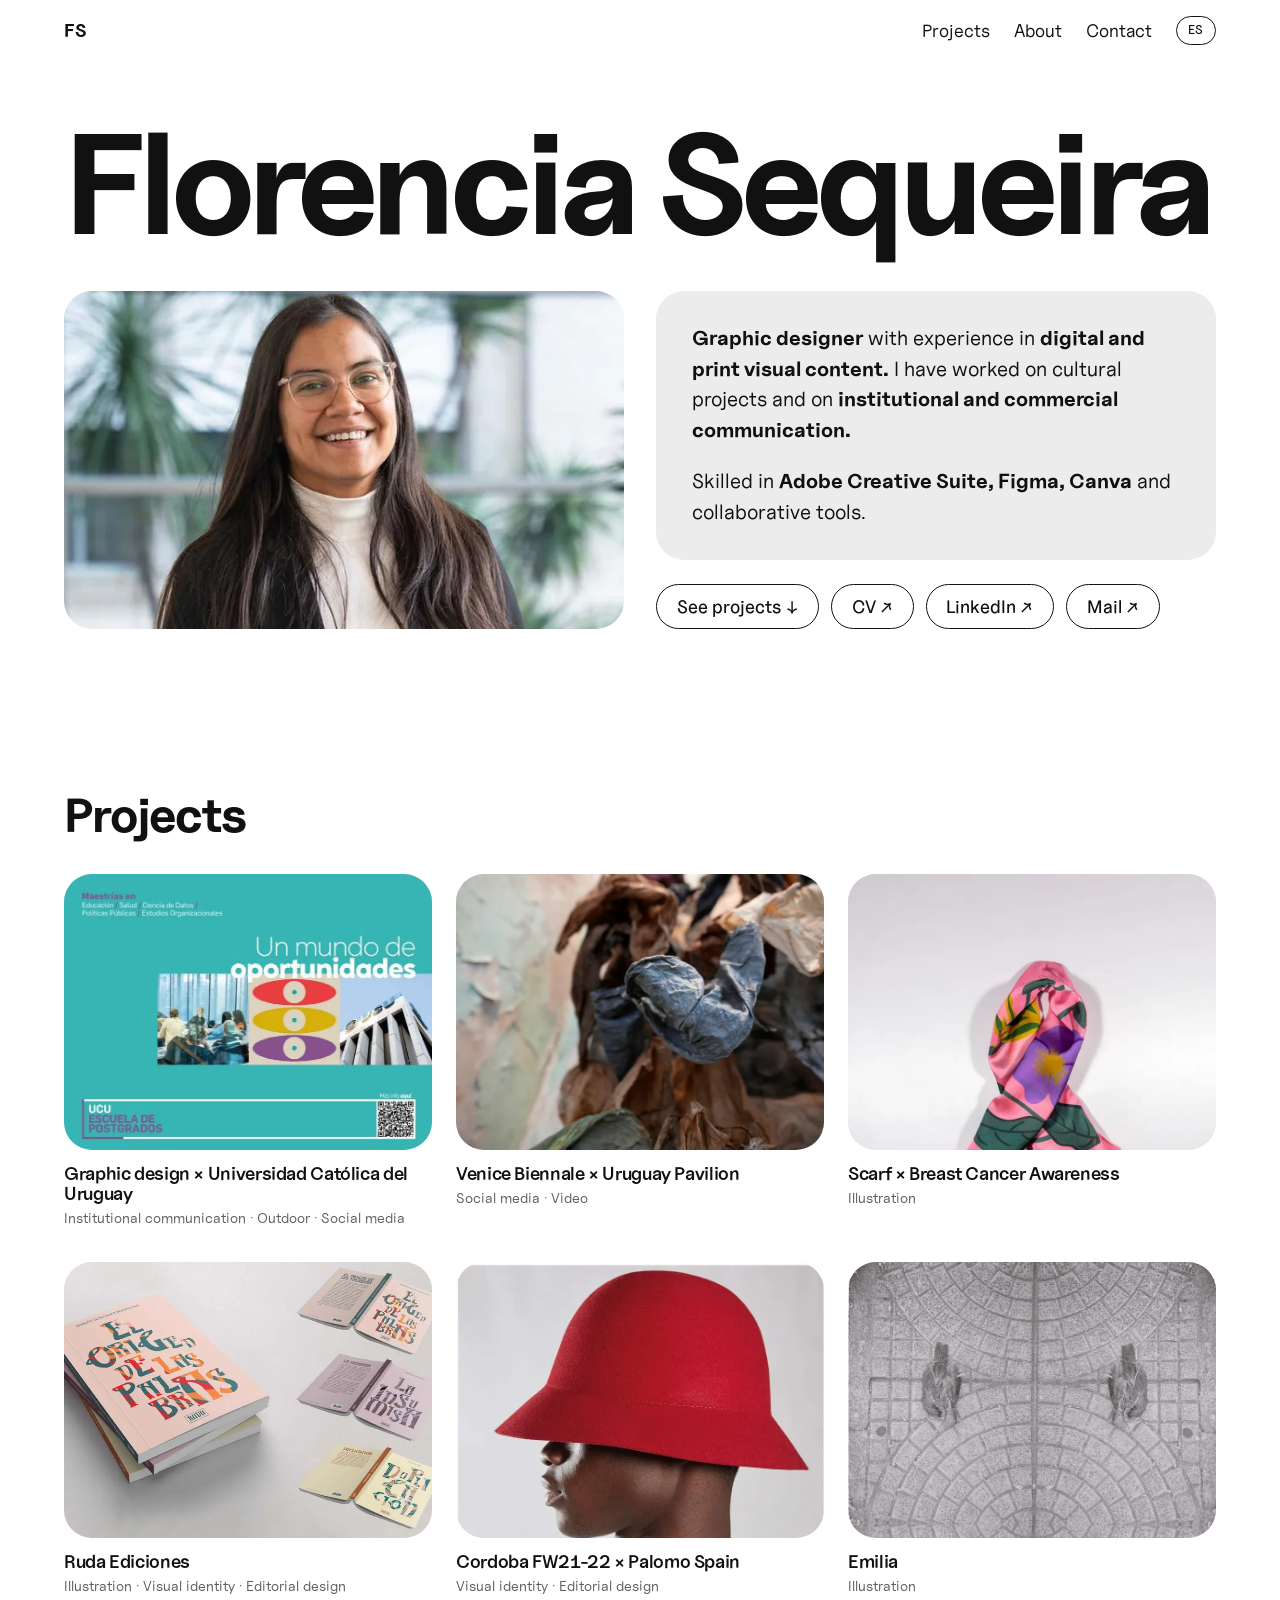
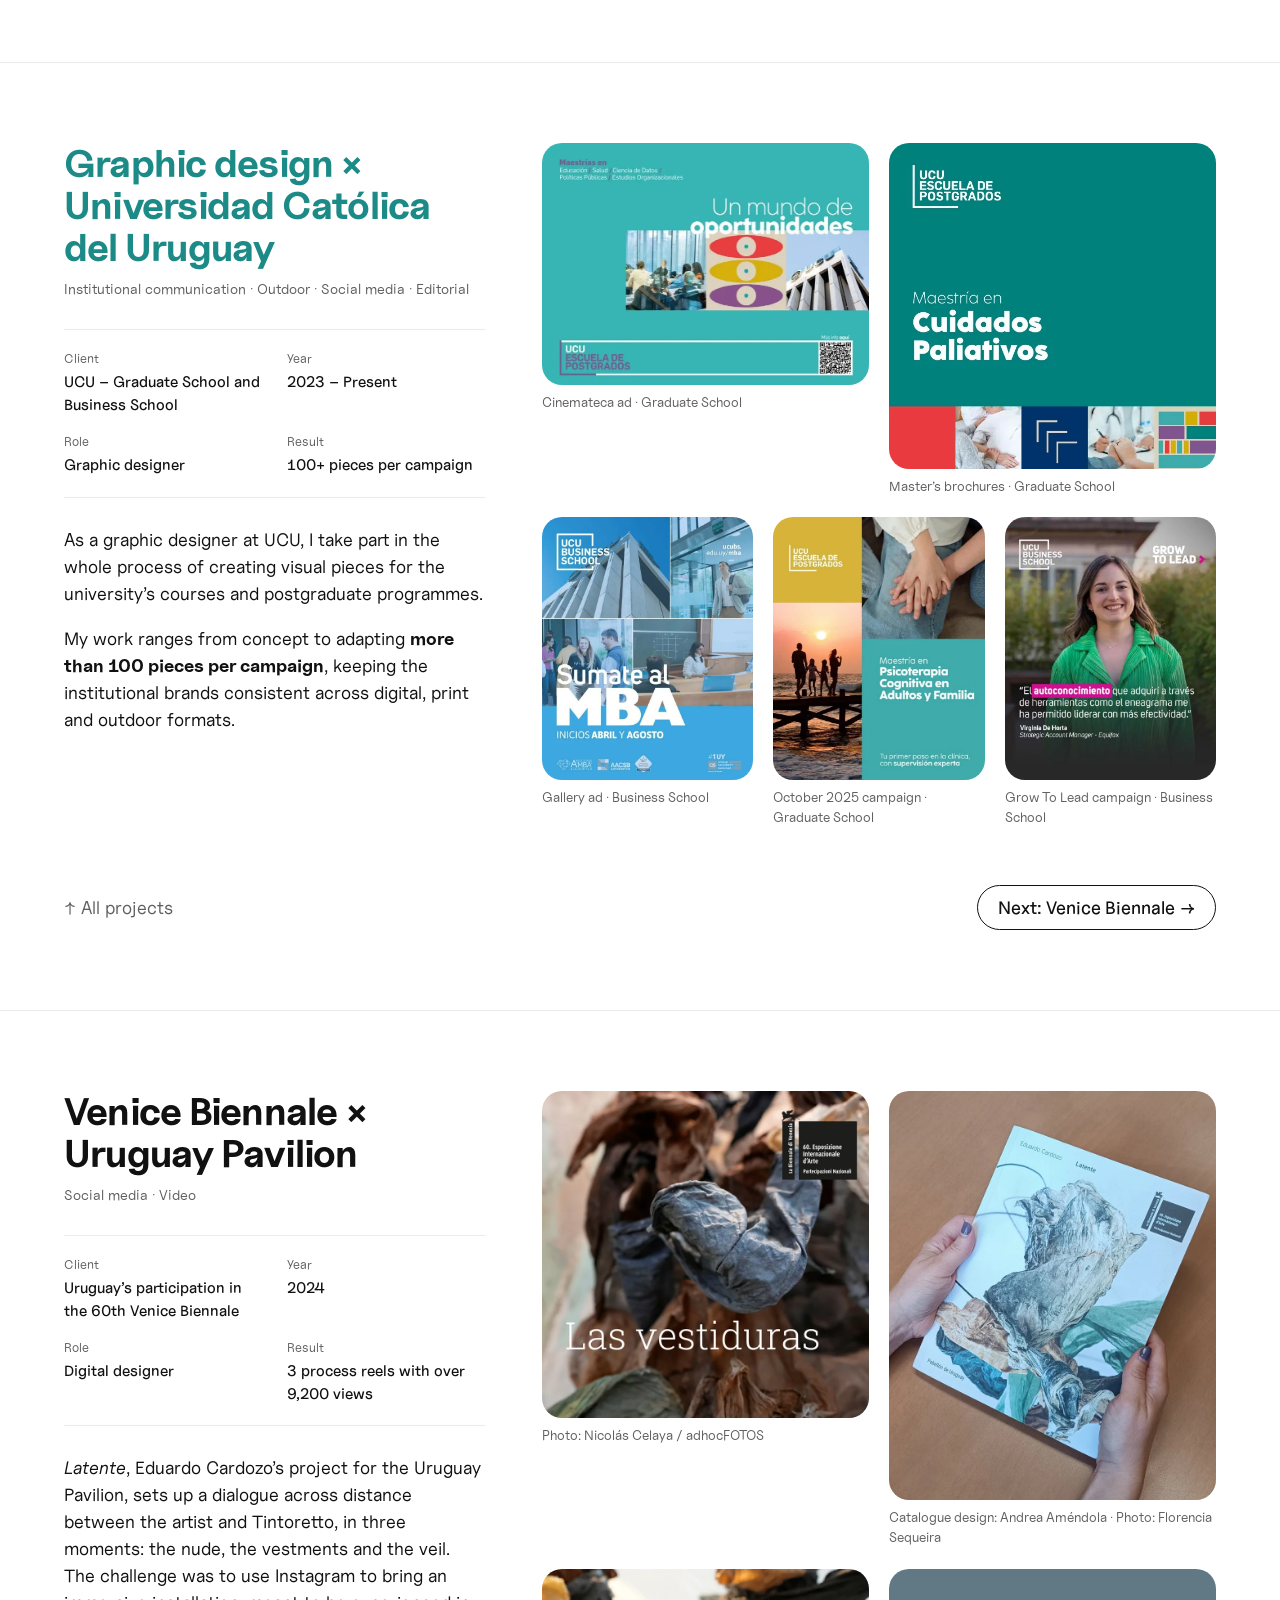
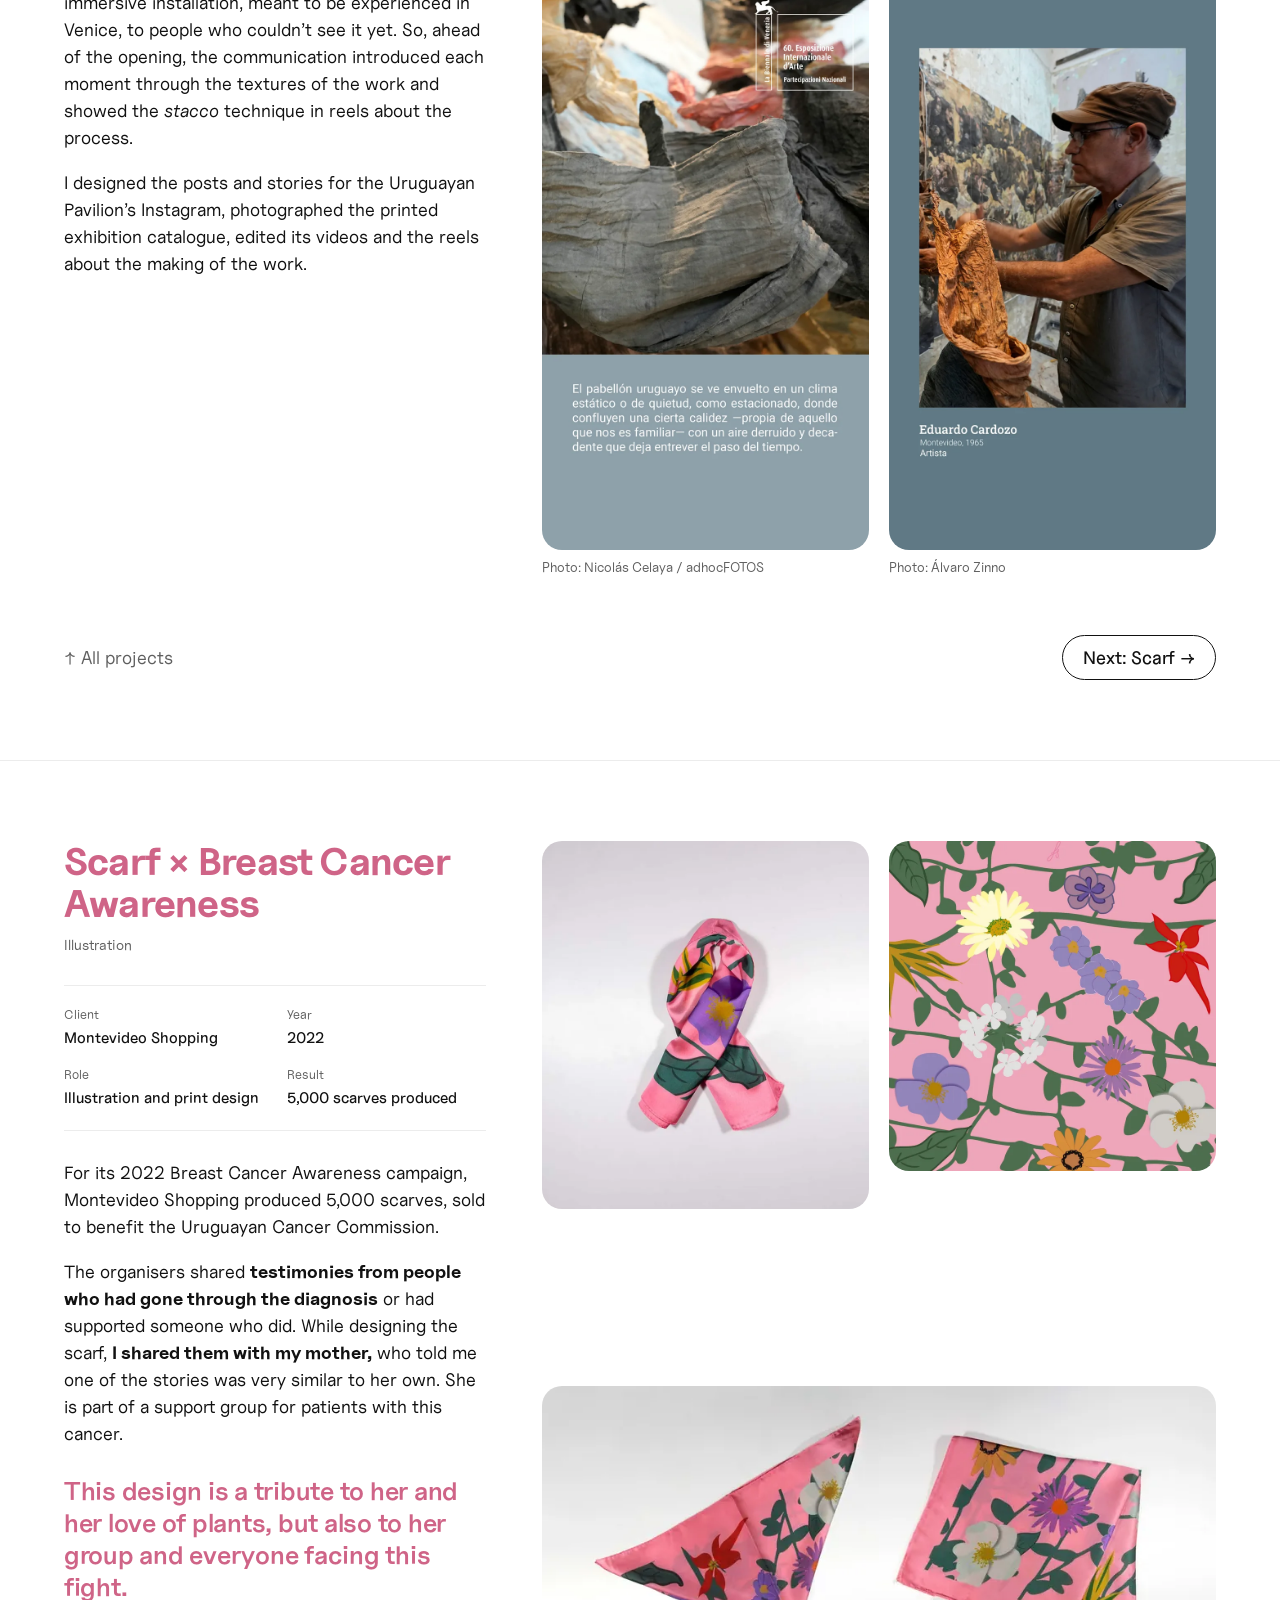
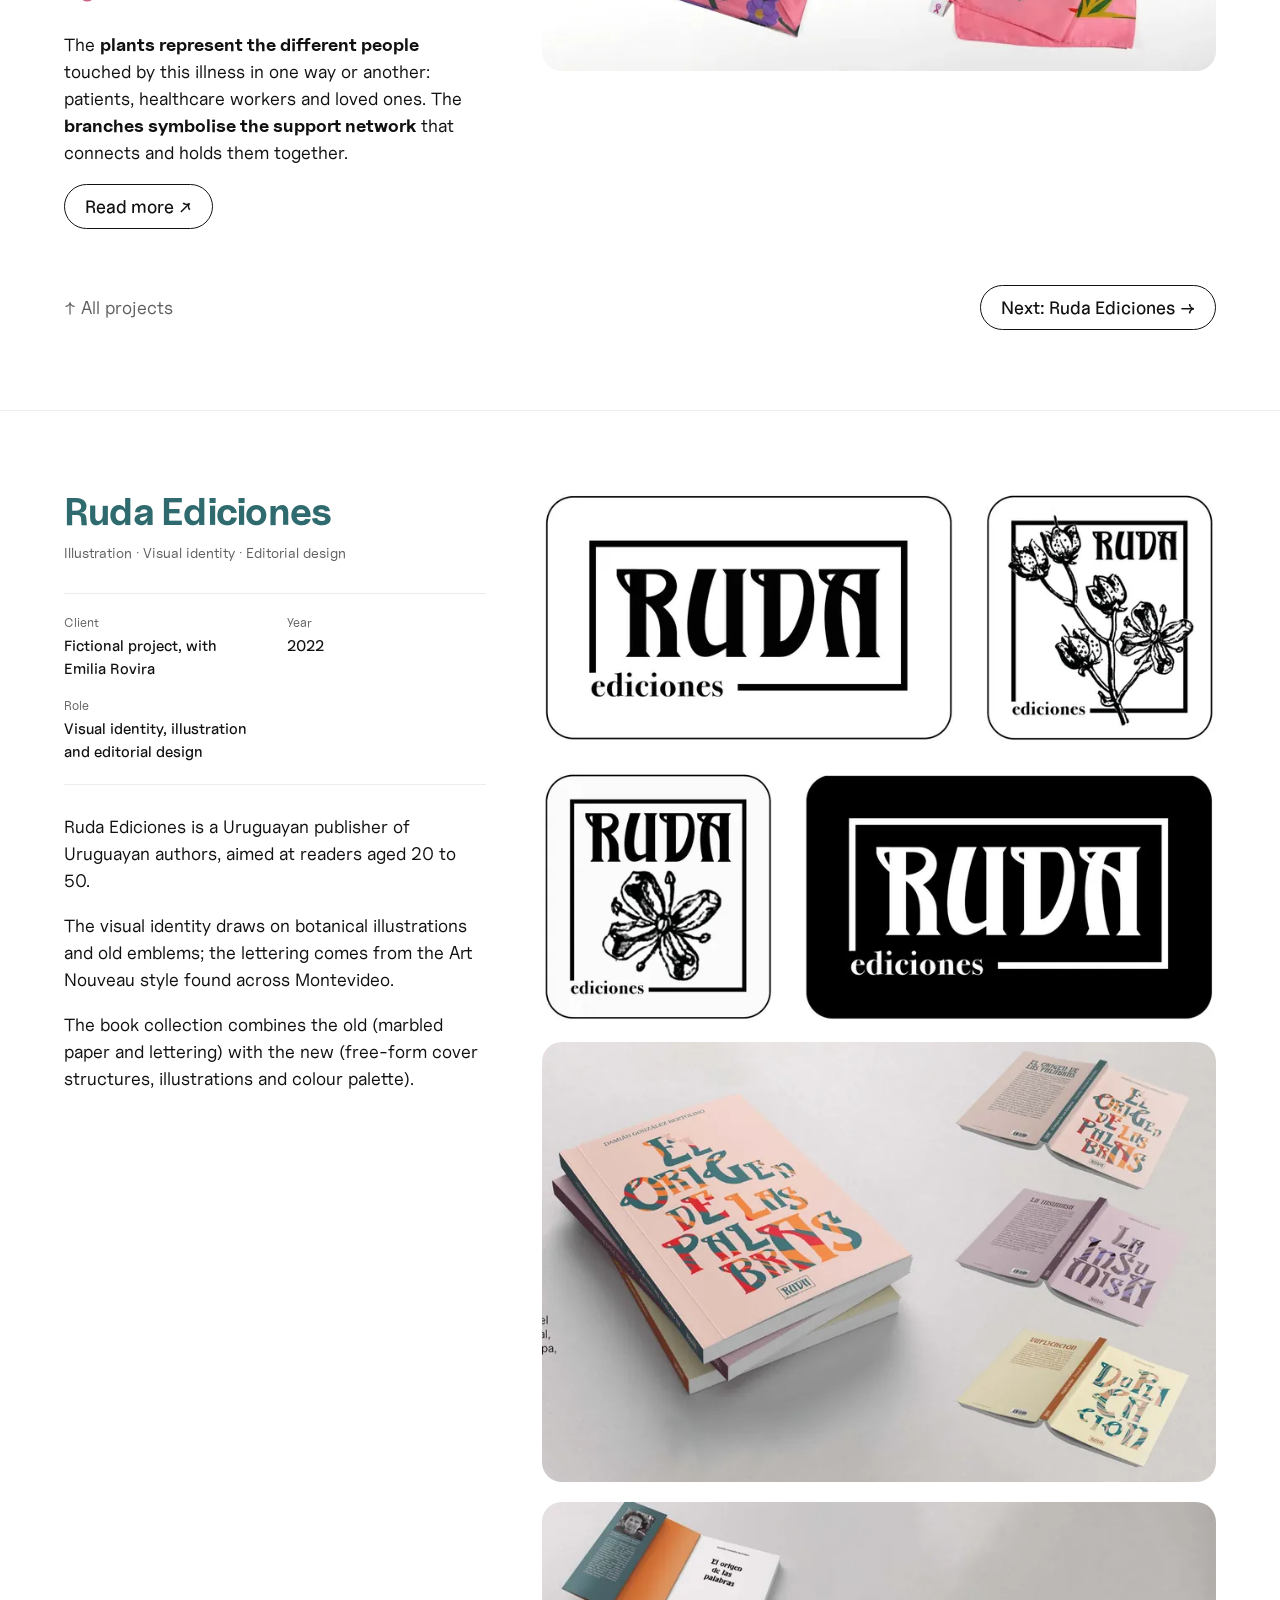
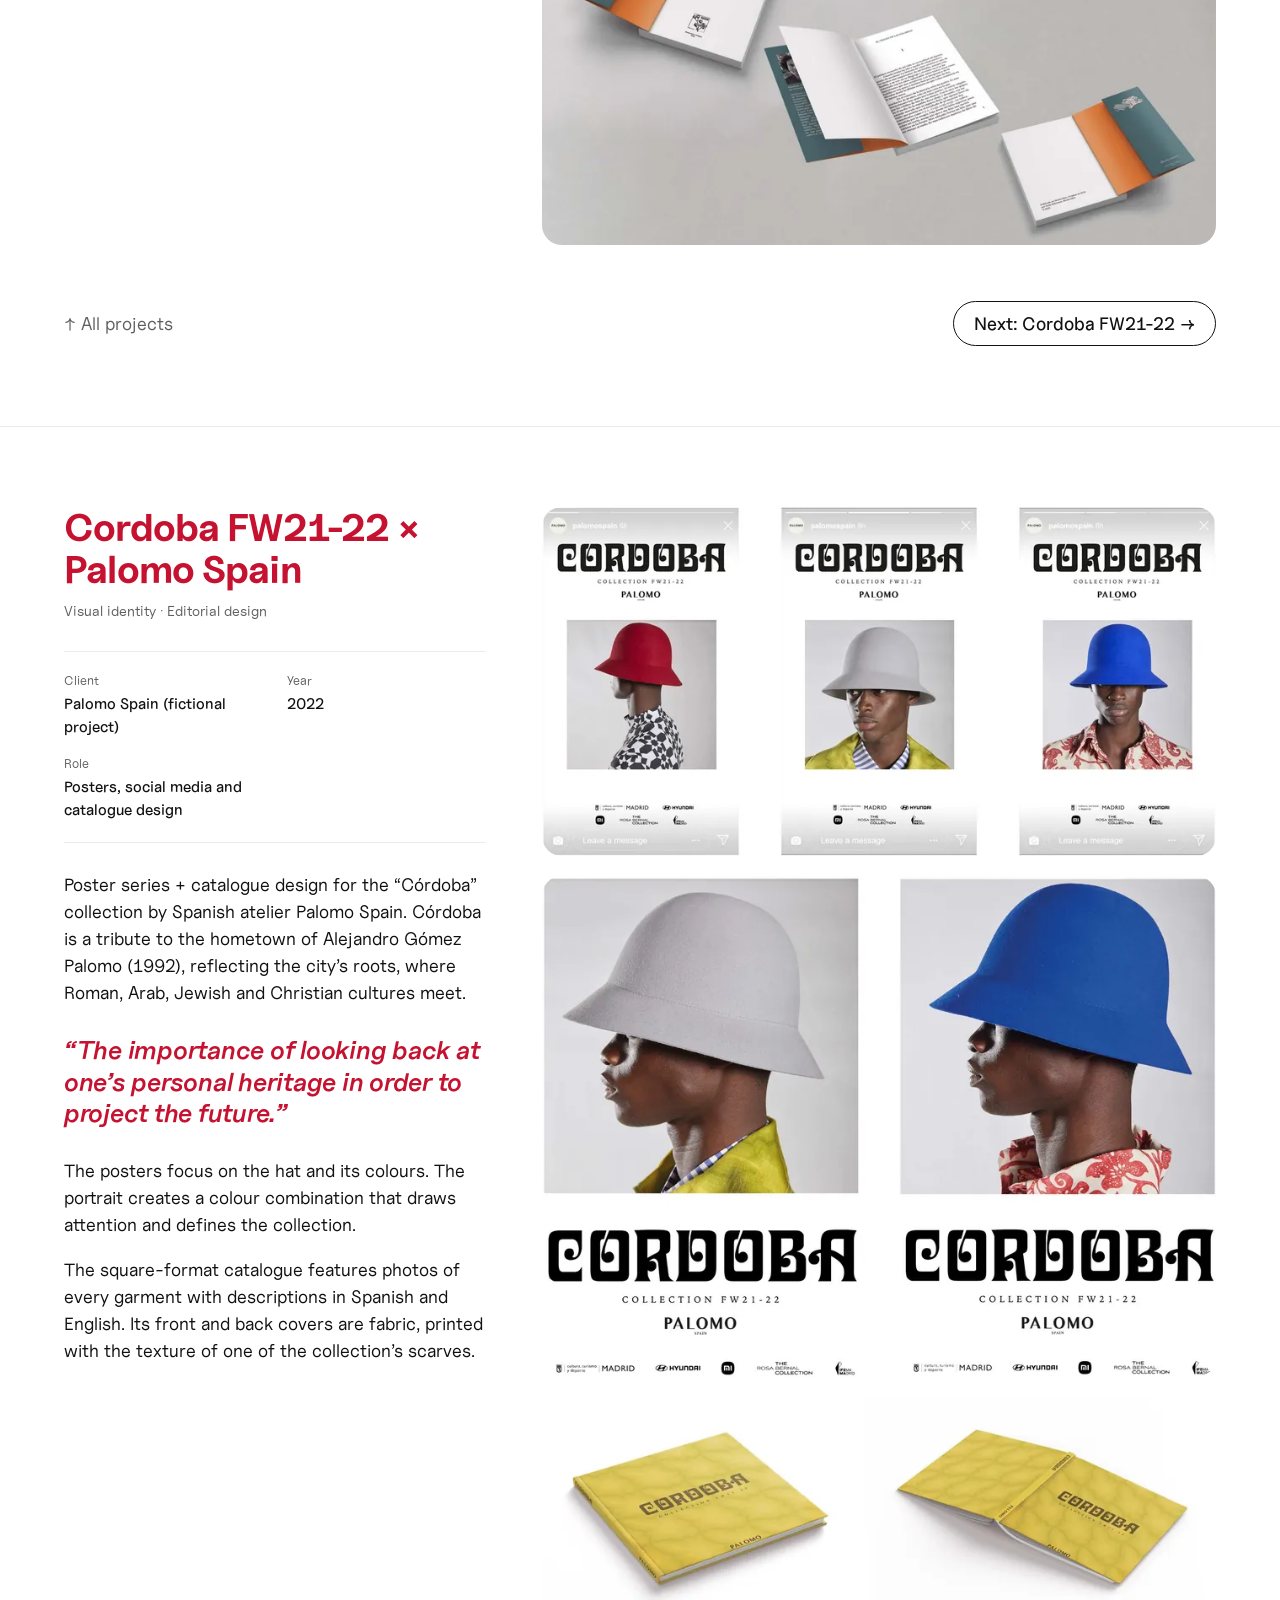
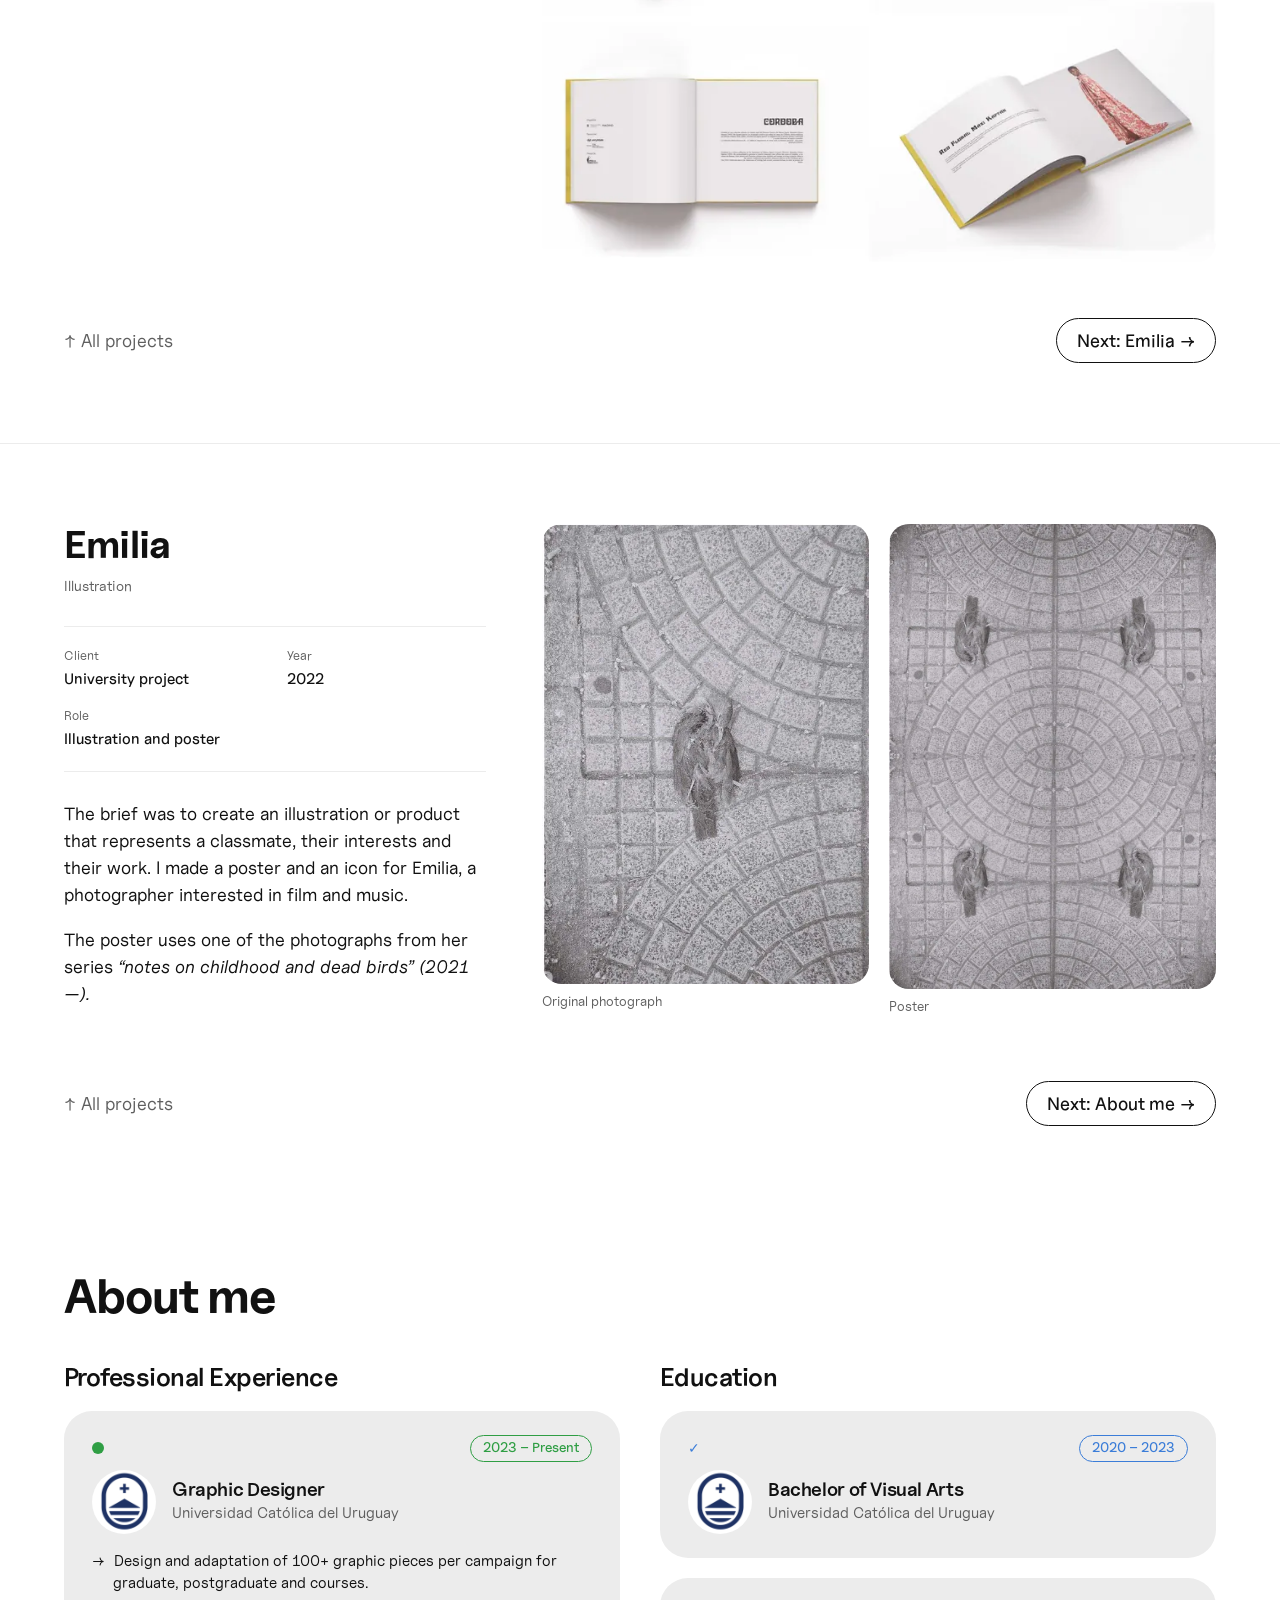
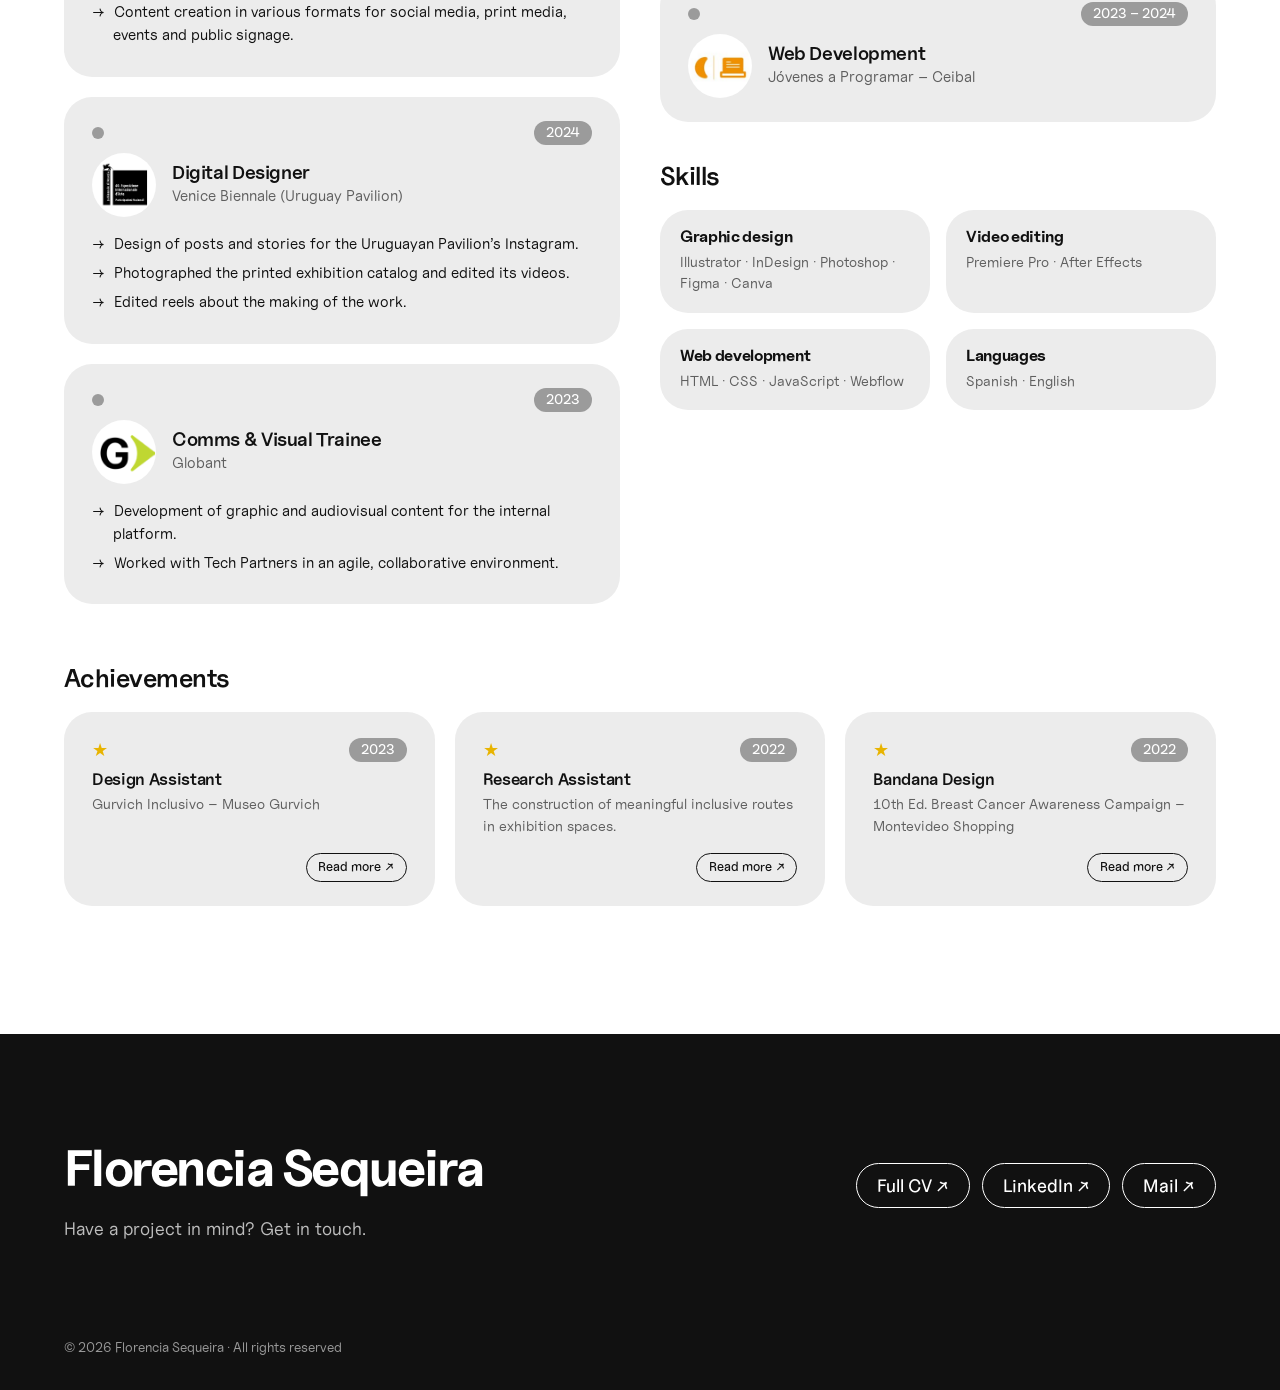
==== commit 4382d724: "Muestra las iniciales en la cabecera junto a los nombres grandes La cabecera muestra "FS" mientras s" ====
--- a/index.html
+++ b/index.html
@@ -65,7 +65,7 @@
     </a>
 
     <header class="cabecera">
-      <a class="marca" href="#inicio">Florencia Sequeira</a>
+      <a class="marca" href="#inicio">F<span class="marca__resto">lorencia&nbsp;</span>S<span class="marca__resto">equeira</span></a>
       <nav class="menu">
         <!-- En celular estos enlaces se esconden y se abren con el botón "Menú" -->
         <div class="menu__enlaces" id="menu-enlaces">
--- a/estilos.css
+++ b/estilos.css
@@ -198,6 +198,19 @@
   font-size: 1.15rem;
   letter-spacing: -0.02em;
   text-decoration: none;
+  white-space: nowrap;
+}
+/* Lo que falta para pasar de "FS" al nombre completo */
+.marca__resto {
+  display: inline-block;
+  max-width: 6em;
+  overflow-x: clip;
+  transition: max-width 0.35s ease, opacity 0.25s ease;
+}
+/* Solo las iniciales mientras el nombre grande del inicio está a la vista (ver script.js) */
+.marca--iniciales .marca__resto {
+  max-width: 0;
+  opacity: 0;
 }
 
 .menu {
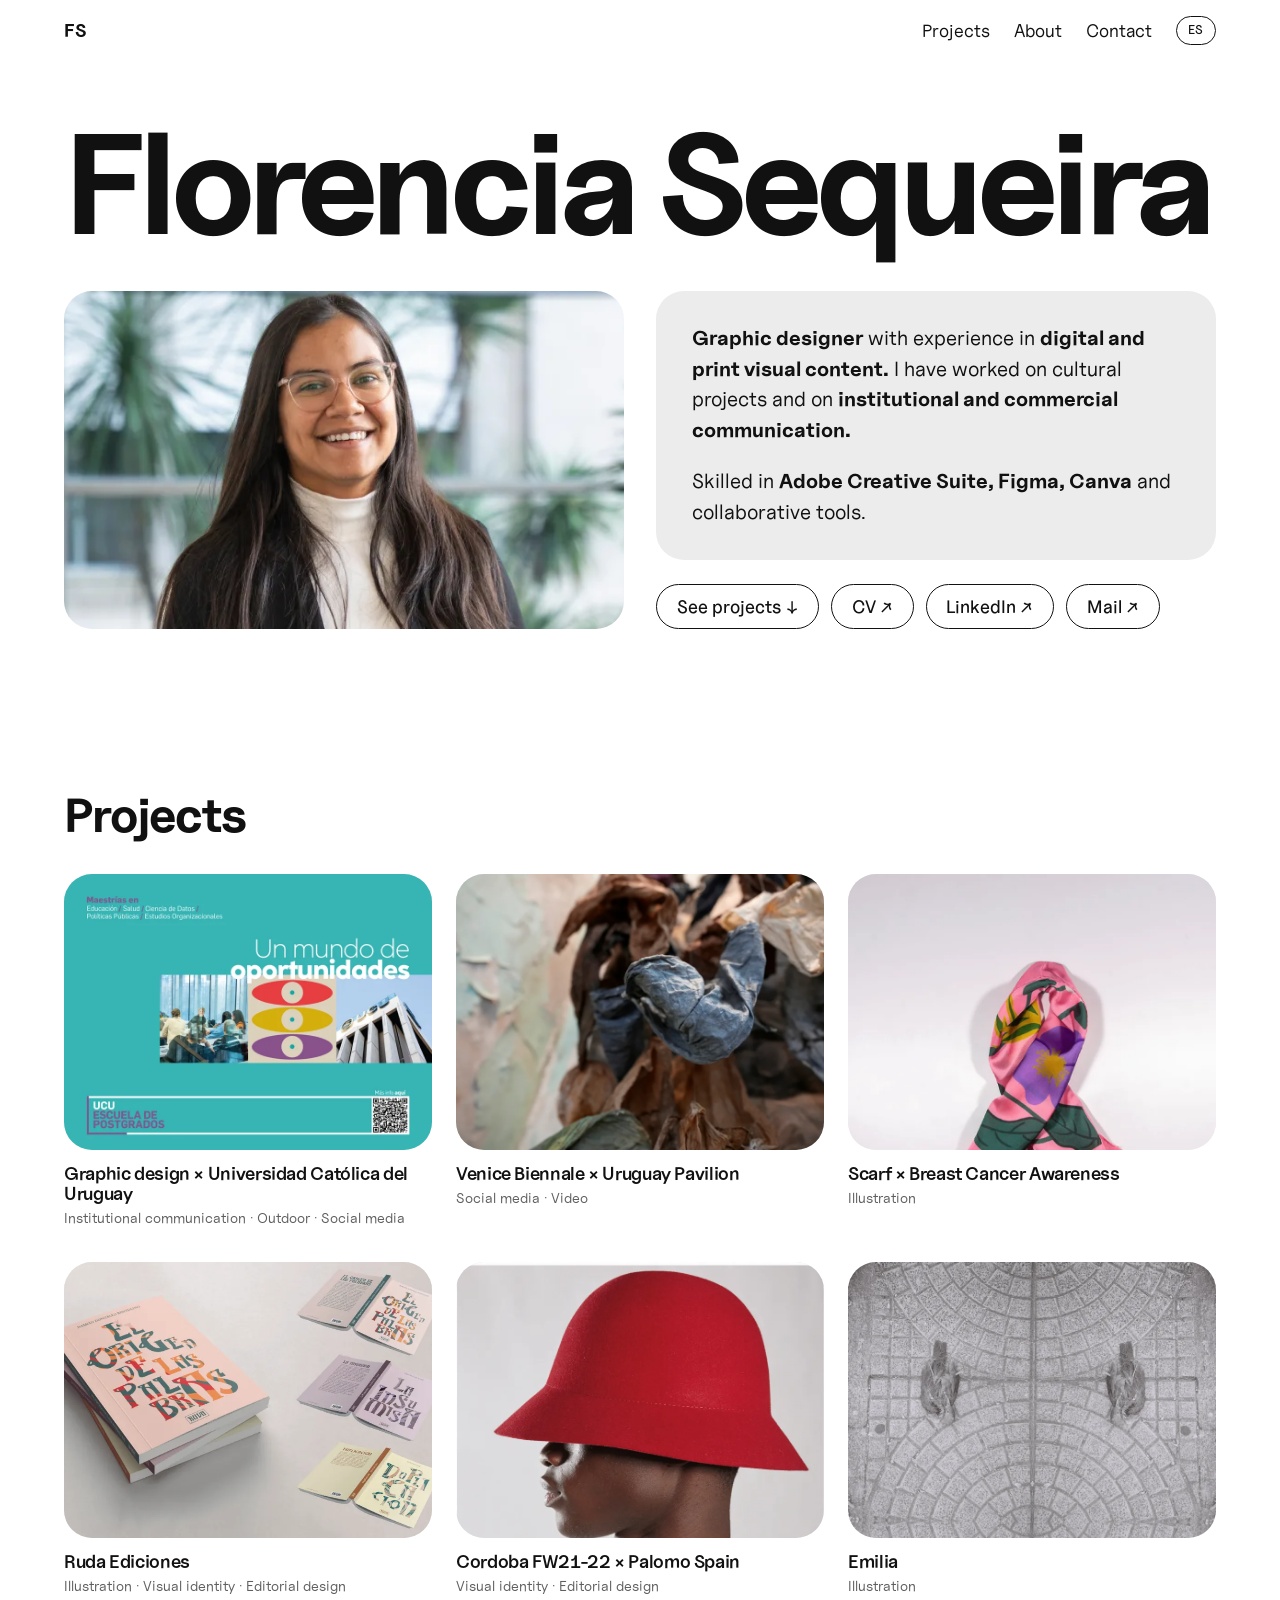
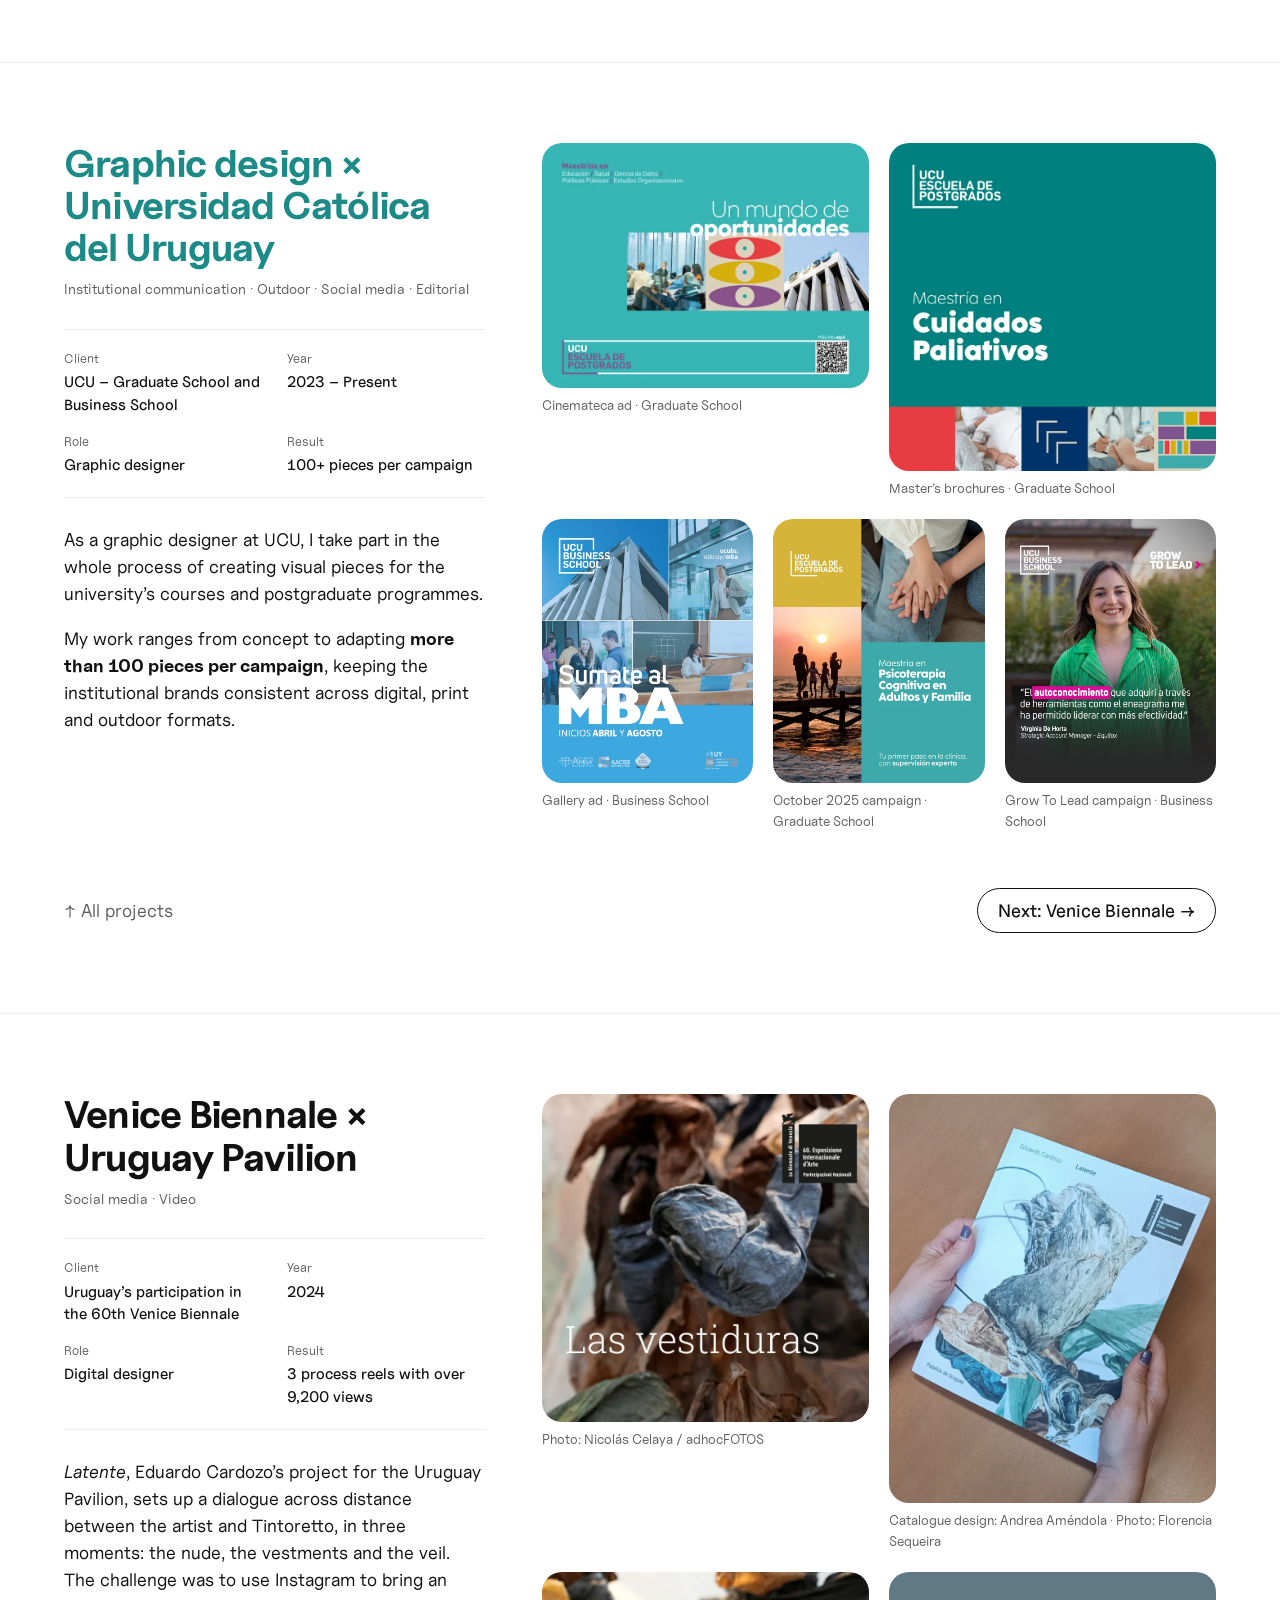
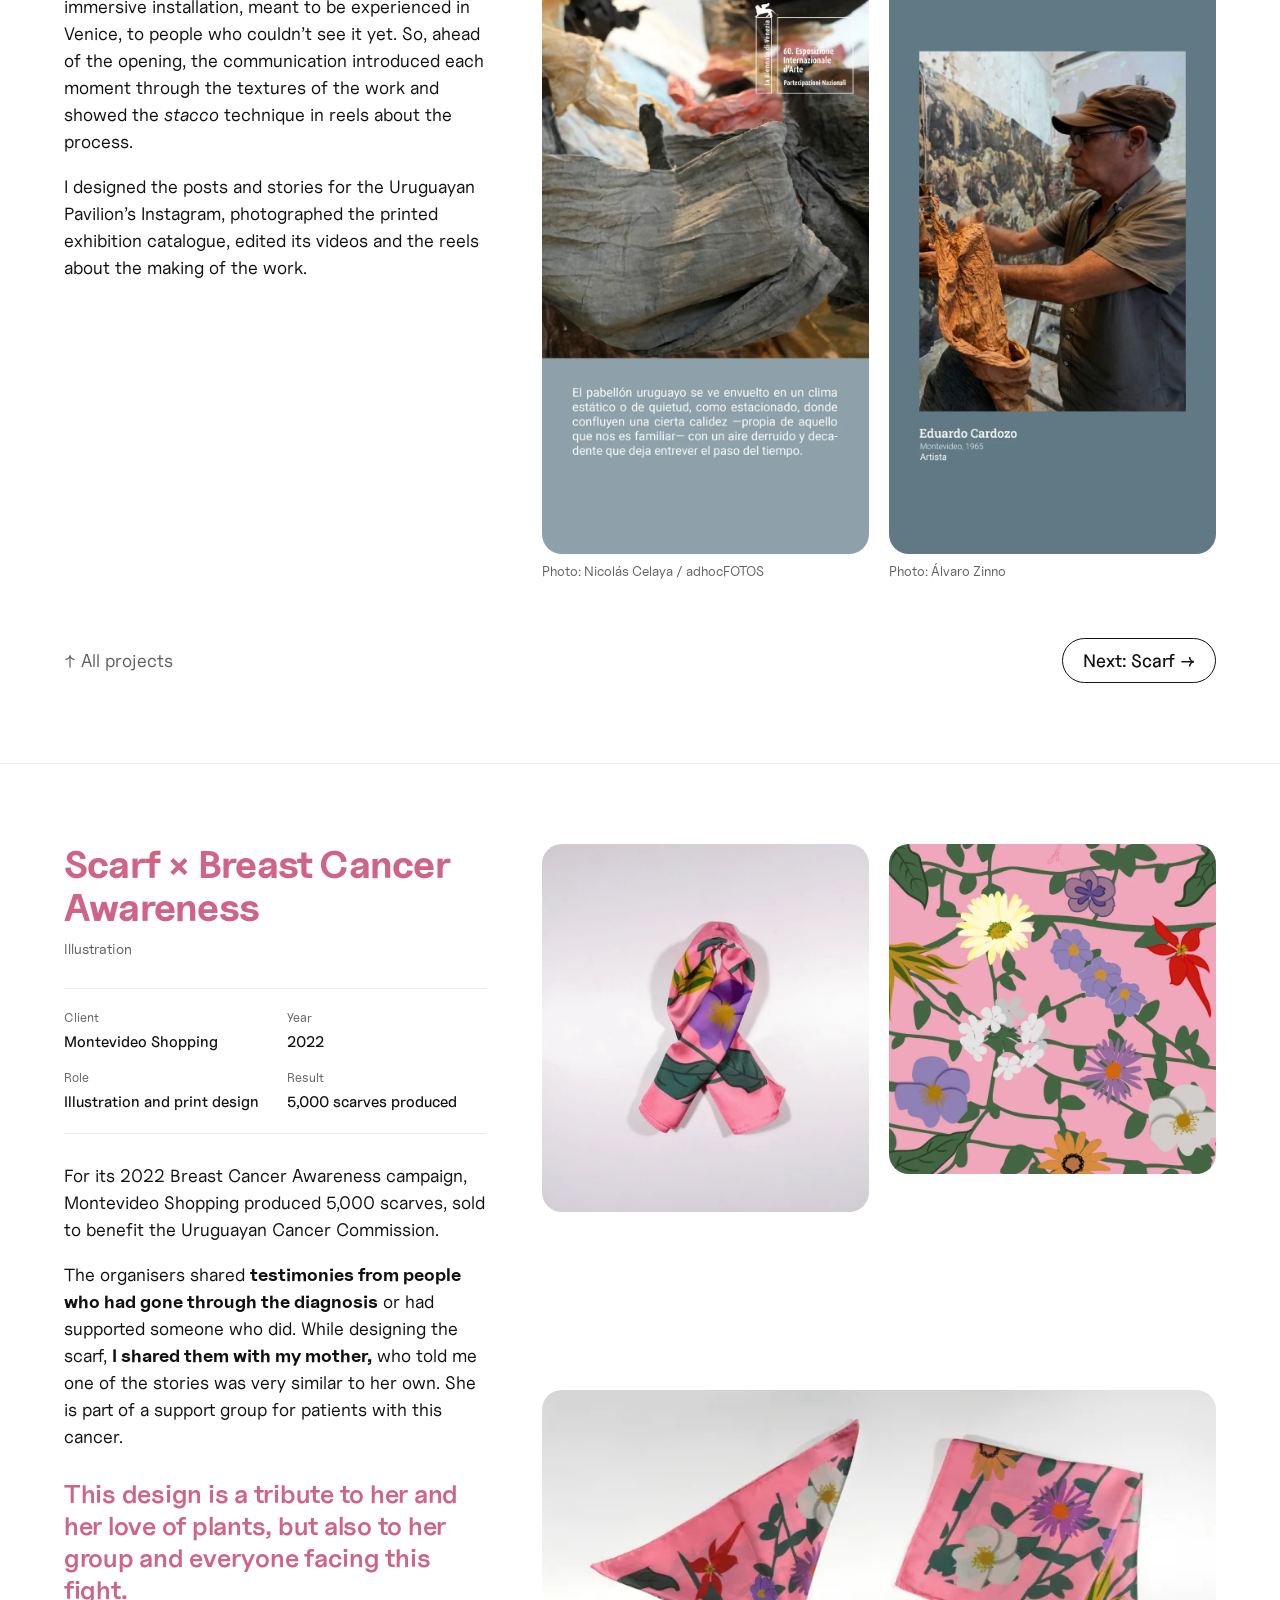
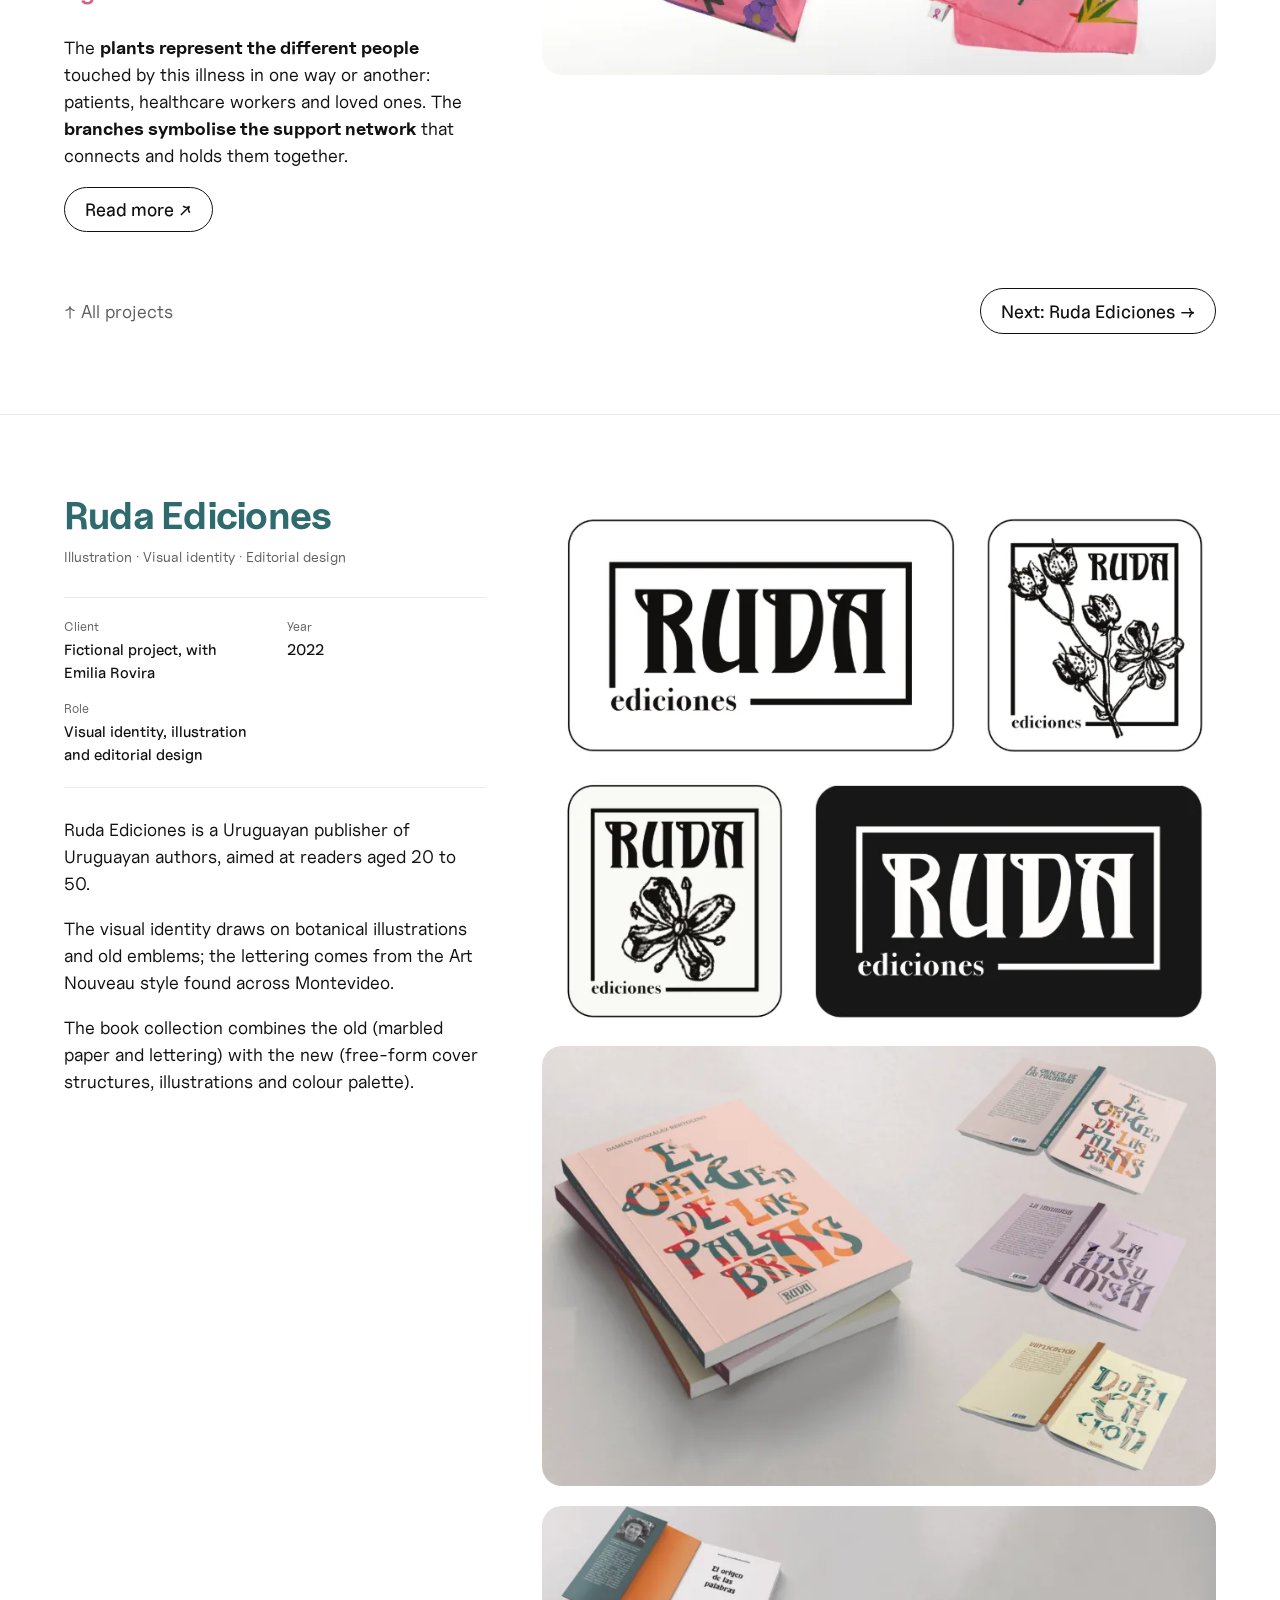
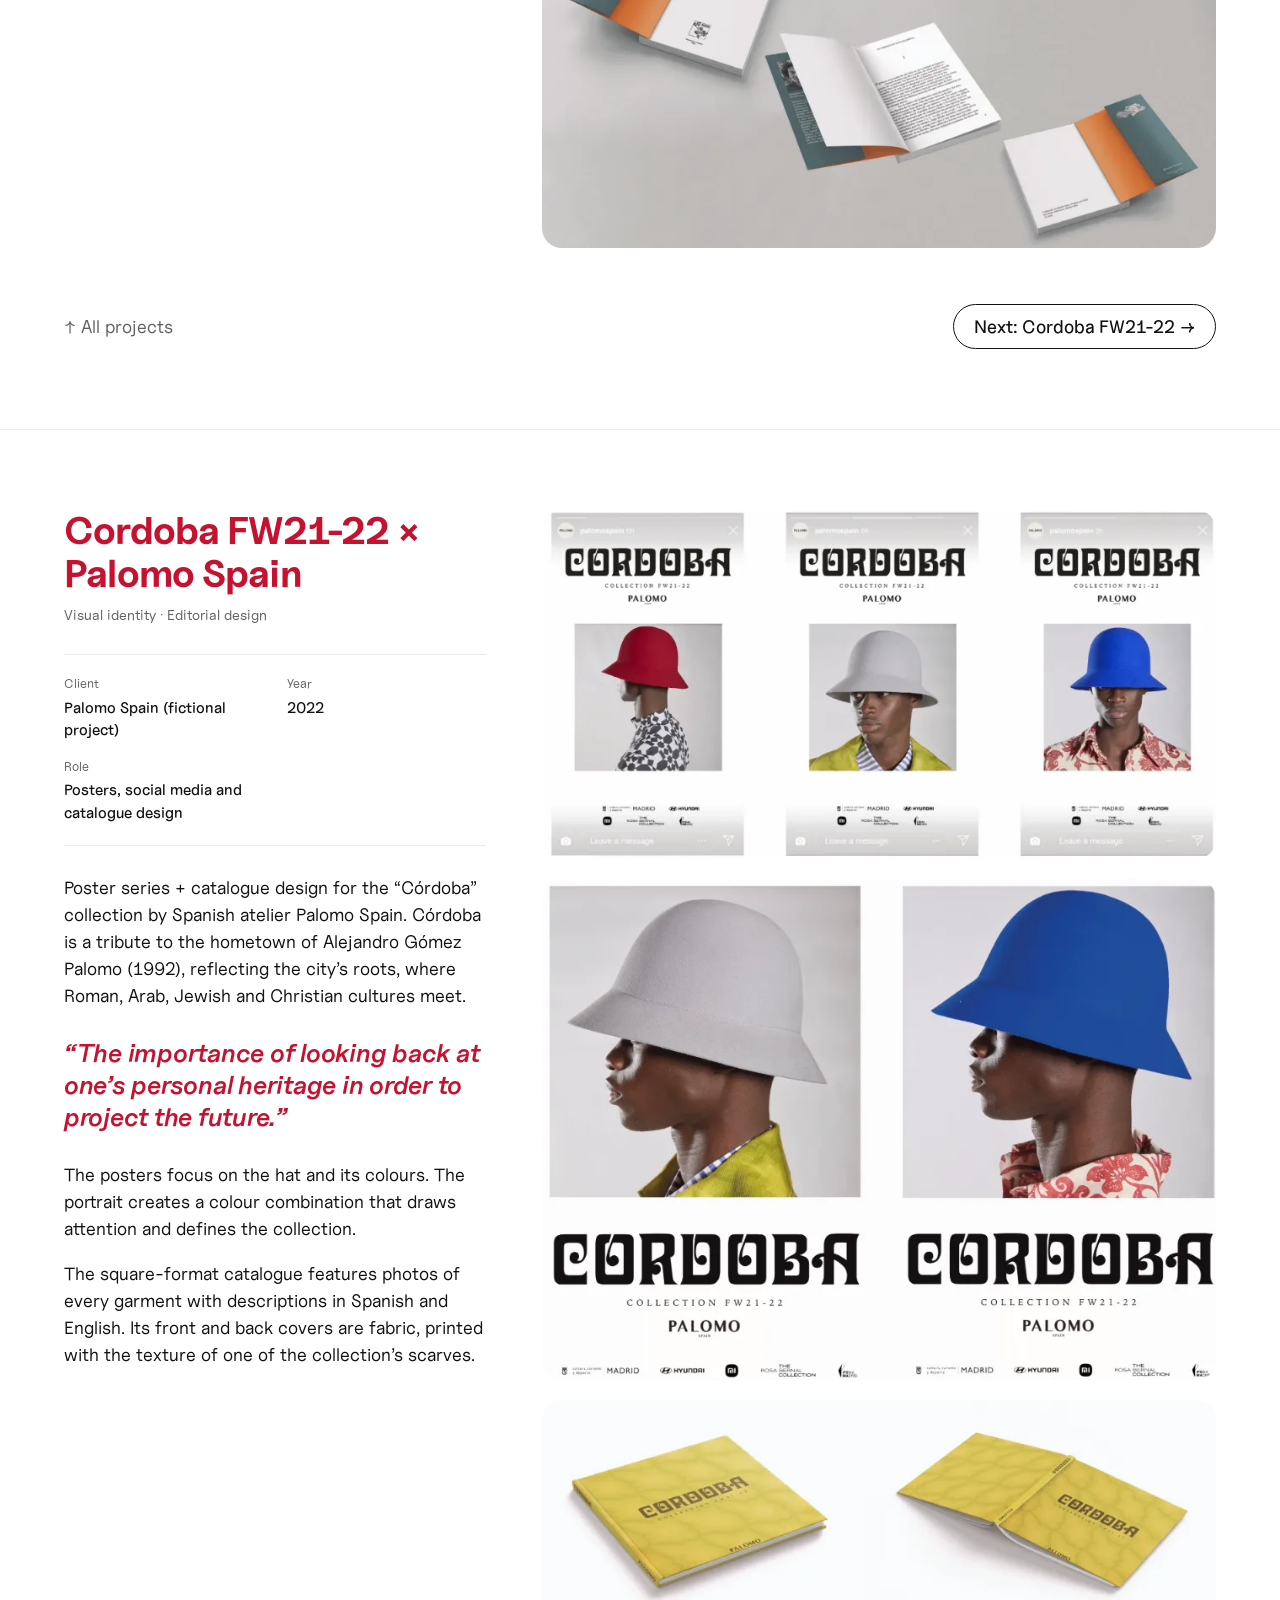
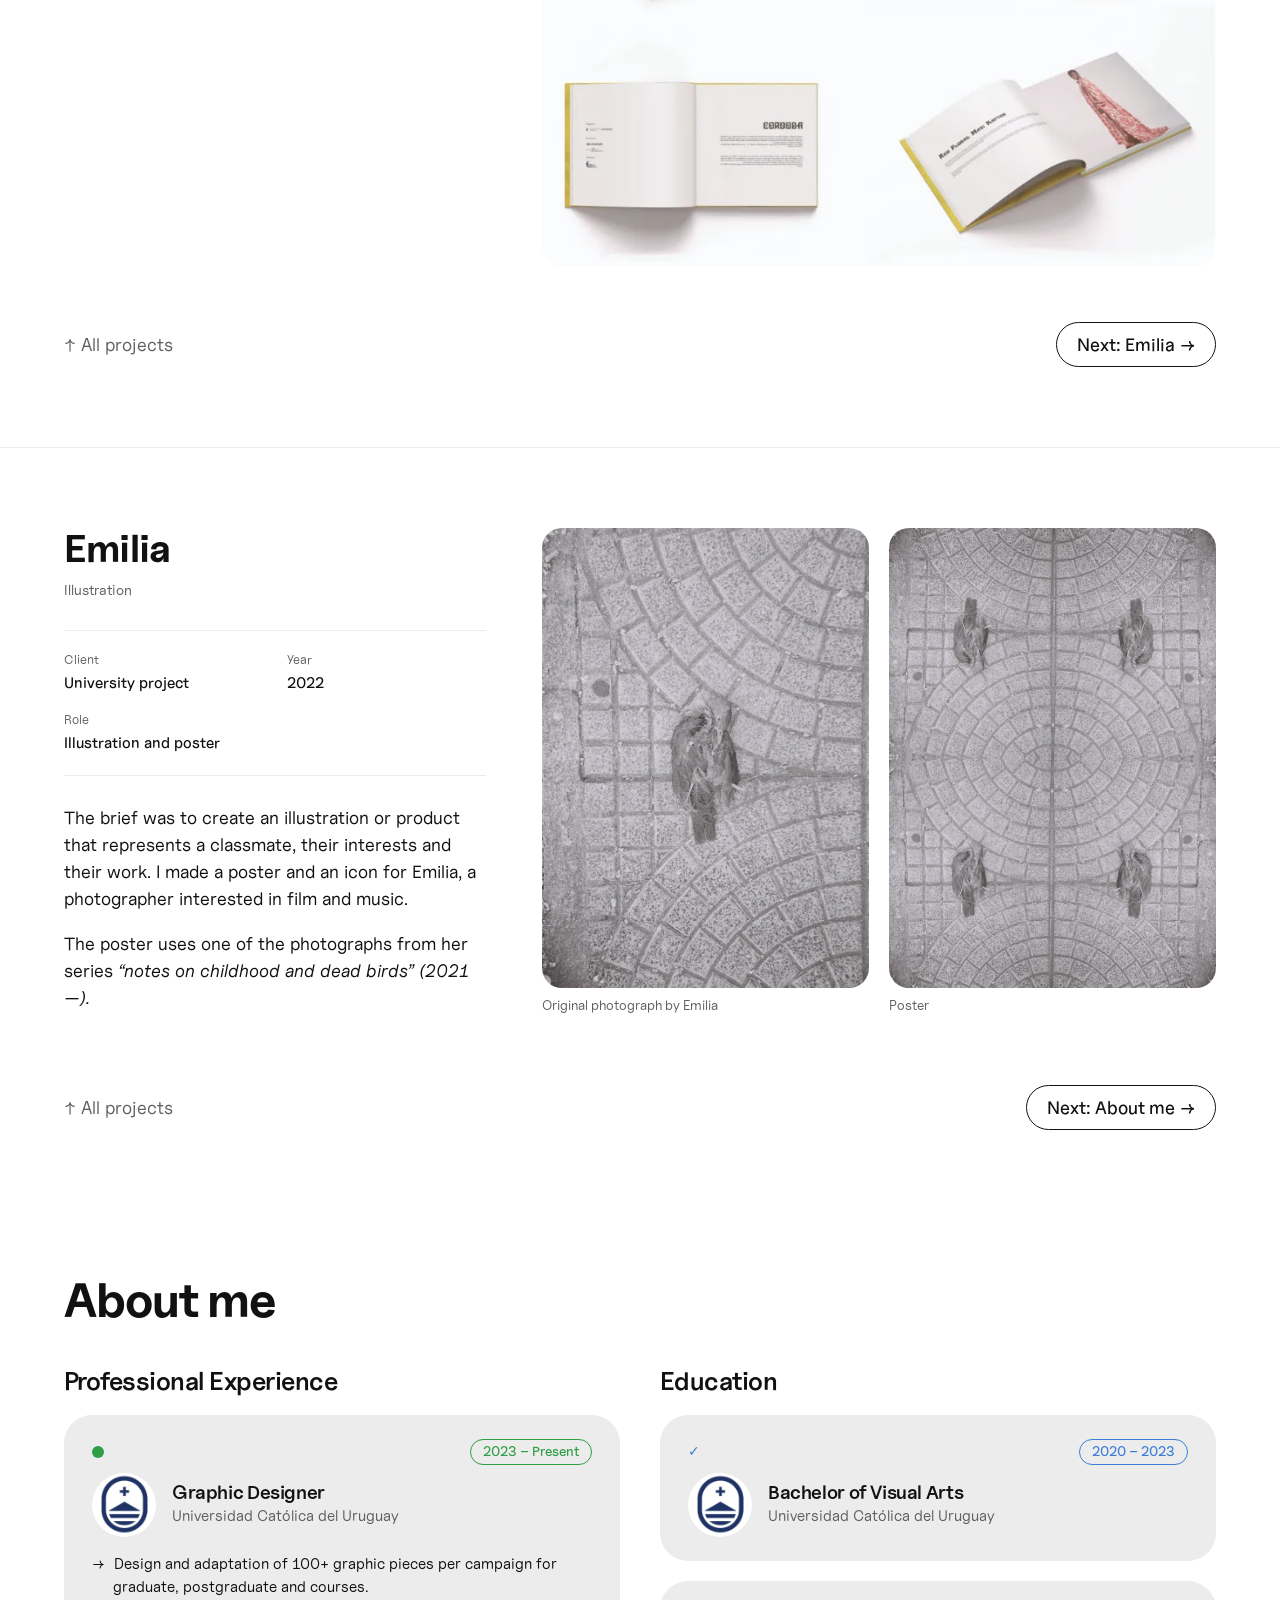
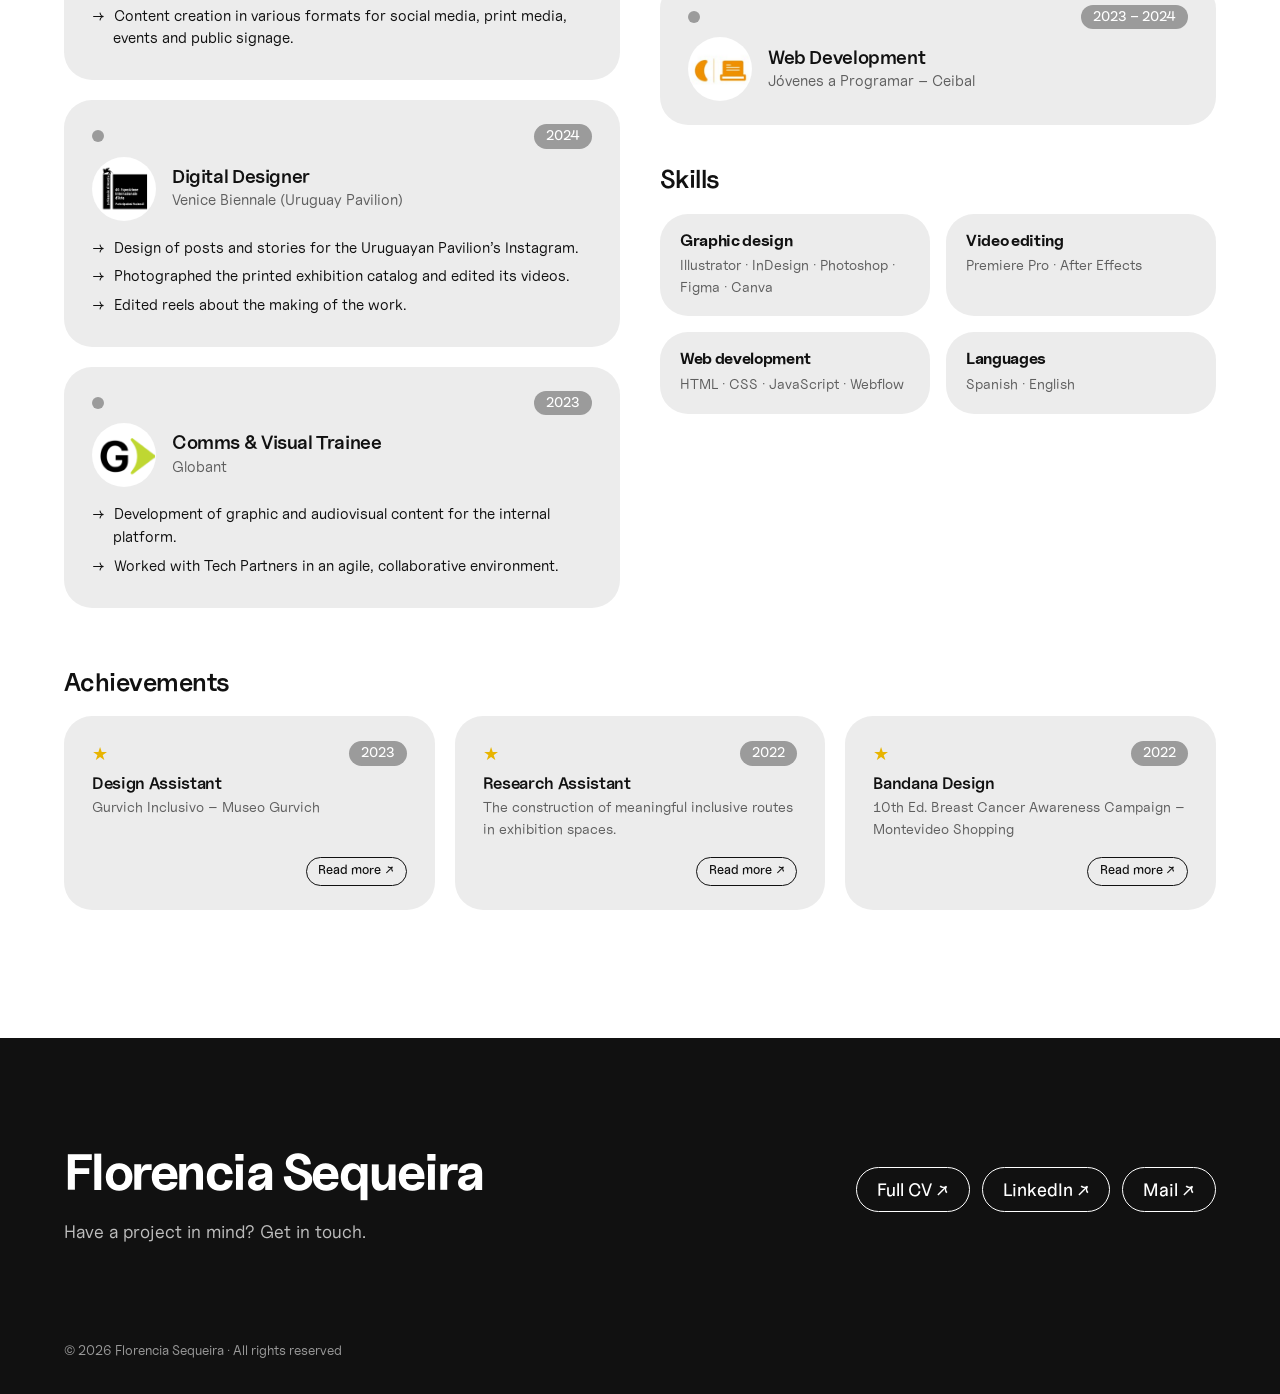
==== commit 8654a163: "Reemplaza las imágenes de proyectos por versiones de mayor calidad Actualiza las 23 imágenes desde l" ====
--- a/index.html
+++ b/index.html
@@ -93,10 +93,10 @@
           <img
             class="hero__foto"
             src="images/proyectos/perfil.webp"
-            srcset="images/proyectos/perfil-800.webp 800w, images/proyectos/perfil.webp 1000w"
+            srcset="images/proyectos/perfil-800.webp 800w, images/proyectos/perfil.webp 1600w"
             sizes="(max-width: 900px) 100vw, 580px"
-            width="1000"
-            height="485"
+            width="1600"
+            height="776"
             alt="Retrato de Florencia Sequeira sonriendo"
             data-alt-en="Portrait of Florencia Sequeira smiling"
           />
@@ -138,10 +138,10 @@
           <a class="indice__item" href="#ucu">
             <img
               src="images/proyectos/ucu-cinemateca.webp"
-              srcset="images/proyectos/ucu-cinemateca-800.webp 800w, images/proyectos/ucu-cinemateca.webp 842w"
+              srcset="images/proyectos/ucu-cinemateca-800.webp 800w, images/proyectos/ucu-cinemateca.webp 1360w"
               sizes="(max-width: 600px) 100vw, 400px"
-              width="842"
-              height="624"
+              width="1360"
+              height="1020"
               alt=""
               loading="lazy"
             />
@@ -157,10 +157,10 @@
           <a class="indice__item" href="#bienal">
             <img
               src="images/proyectos/bienal-portada.webp"
-              srcset="images/proyectos/bienal-portada-800.webp 800w, images/proyectos/bienal-portada.webp 1200w"
+              srcset="images/proyectos/bienal-portada-800.webp 800w, images/proyectos/bienal-portada.webp 1600w"
               sizes="(max-width: 600px) 100vw, 400px"
-              width="1200"
-              height="900"
+              width="1600"
+              height="1200"
               alt=""
               loading="lazy"
             />
@@ -170,10 +170,10 @@
           <a class="indice__item" href="#panuelo">
             <img
               src="images/proyectos/panuelo-lazo.webp"
-              srcset="images/proyectos/panuelo-lazo-800.webp 800w, images/proyectos/panuelo-lazo.webp 1200w"
+              srcset="images/proyectos/panuelo-lazo-800.webp 800w, images/proyectos/panuelo-lazo.webp 1400w"
               sizes="(max-width: 600px) 100vw, 400px"
-              width="1200"
-              height="1350"
+              width="1400"
+              height="1575"
               alt=""
               loading="lazy"
             />
@@ -183,10 +183,10 @@
           <a class="indice__item" href="#ruda">
             <img
               src="images/proyectos/ruda-libros.webp"
-              srcset="images/proyectos/ruda-libros-800.webp 800w, images/proyectos/ruda-libros.webp 1600w"
+              srcset="images/proyectos/ruda-libros-800.webp 800w, images/proyectos/ruda-libros.webp 2000w"
               sizes="(max-width: 600px) 100vw, 400px"
-              width="1600"
-              height="1044"
+              width="2000"
+              height="1305"
               alt=""
               loading="lazy"
             />
@@ -199,10 +199,10 @@
           <a class="indice__item" href="#cordoba">
             <img
               src="images/proyectos/cordoba-afiche.webp"
-              srcset="images/proyectos/cordoba-afiche-800.webp 800w, images/proyectos/cordoba-afiche.webp 1000w"
+              srcset="images/proyectos/cordoba-afiche-800.webp 800w, images/proyectos/cordoba-afiche.webp 1400w"
               sizes="(max-width: 600px) 100vw, 400px"
-              width="1000"
-              height="1589"
+              width="1400"
+              height="2224"
               alt=""
               loading="lazy"
             />
@@ -214,10 +214,10 @@
           <a class="indice__item" href="#emilia">
             <img
               src="images/proyectos/emilia-poster.webp"
-              srcset="images/proyectos/emilia-poster-800.webp 800w, images/proyectos/emilia-poster.webp 1000w"
+              srcset="images/proyectos/emilia-poster-800.webp 800w, images/proyectos/emilia-poster.webp 1400w"
               sizes="(max-width: 600px) 100vw, 400px"
-              width="1000"
-              height="1419"
+              width="1400"
+              height="1971"
               alt=""
               loading="lazy"
             />
@@ -294,10 +294,10 @@
             <img
               class="media"
               src="images/proyectos/ucu-cinemateca.webp"
-              srcset="images/proyectos/ucu-cinemateca-800.webp 800w, images/proyectos/ucu-cinemateca.webp 842w"
+              srcset="images/proyectos/ucu-cinemateca-800.webp 800w, images/proyectos/ucu-cinemateca.webp 1360w"
               sizes="(max-width: 600px) 100vw, (max-width: 900px) 50vw, 360px"
-              width="842"
-              height="624"
+              width="1360"
+              height="1020"
               loading="lazy"
               alt="Aviso “Un mundo de oportunidades” de la Escuela de Postgrados, en turquesa con fotos y formas de colores"
               data-alt-en="“A world of opportunities” ad for the Graduate School, in turquoise with photos and colourful shapes"
@@ -310,8 +310,10 @@
             <img
               class="media"
               src="images/proyectos/ucu-folletos.webp"
-              width="632"
-              height="630"
+              srcset="images/proyectos/ucu-folletos-800.webp 800w, images/proyectos/ucu-folletos.webp 1400w"
+              sizes="(max-width: 600px) 100vw, (max-width: 900px) 50vw, 360px"
+              width="1400"
+              height="1403"
               loading="lazy"
               alt="Tapa del folleto de la Maestría en Cuidados Paliativos, en verde azulado"
               data-alt-en="Cover of the Master’s in Palliative Care brochure, in teal"
@@ -324,8 +326,10 @@
             <img
               class="media"
               src="images/proyectos/ucu-mba.webp"
-              width="644"
-              height="800"
+              srcset="images/proyectos/ucu-mba-800.webp 800w, images/proyectos/ucu-mba.webp 1560w"
+              sizes="(max-width: 600px) 100vw, (max-width: 900px) 33vw, 240px"
+              width="1560"
+              height="1950"
               loading="lazy"
               alt="Aviso “Sumate al MBA” de UCU Business School con fotos del campus"
               data-alt-en="“Join the MBA” ad for UCU Business School with campus photos"
@@ -336,8 +340,10 @@
             <img
               class="media"
               src="images/proyectos/ucu-psicoterapia.webp"
-              width="644"
-              height="800"
+              srcset="images/proyectos/ucu-psicoterapia-800.webp 800w, images/proyectos/ucu-psicoterapia.webp 1080w"
+              sizes="(max-width: 600px) 100vw, (max-width: 900px) 33vw, 240px"
+              width="1080"
+              height="1350"
               loading="lazy"
               alt="Pieza de la Maestría en Psicoterapia Cognitiva con fotos de una familia y manos entrelazadas"
               data-alt-en="Piece for the Master’s in Cognitive Psychotherapy with photos of a family and joined hands"
@@ -350,8 +356,10 @@
             <img
               class="media"
               src="images/proyectos/ucu-grow-to-lead.webp"
-              width="644"
-              height="800"
+              srcset="images/proyectos/ucu-grow-to-lead-800.webp 800w, images/proyectos/ucu-grow-to-lead.webp 1080w"
+              sizes="(max-width: 600px) 100vw, (max-width: 900px) 33vw, 240px"
+              width="1080"
+              height="1350"
               loading="lazy"
               alt="Pieza “Grow To Lead” con el retrato y la cita de una egresada"
               data-alt-en="“Grow To Lead” piece with a graduate’s portrait and quote"
@@ -427,10 +435,10 @@
             <img
               class="media"
               src="images/proyectos/bienal-vestiduras.webp"
-              srcset="images/proyectos/bienal-vestiduras-800.webp 800w, images/proyectos/bienal-vestiduras.webp 1200w"
+              srcset="images/proyectos/bienal-vestiduras-800.webp 800w, images/proyectos/bienal-vestiduras.webp 1600w"
               sizes="(max-width: 600px) 100vw, (max-width: 900px) 50vw, 360px"
-              width="1200"
-              height="1200"
+              width="1600"
+              height="1600"
               loading="lazy"
               alt="Publicación de Instagram «Las vestiduras»: primer plano de una escultura de telas arrugadas con la marca de la Bienal de Venecia"
               data-alt-en="Instagram post “Las vestiduras”: close-up of a sculpture of crumpled fabric with the Venice Biennale mark"
@@ -441,10 +449,10 @@
             <img
               class="media"
               src="images/proyectos/bienal-catalogo.webp"
-              srcset="images/proyectos/bienal-catalogo-800.webp 800w, images/proyectos/bienal-catalogo.webp 1200w"
+              srcset="images/proyectos/bienal-catalogo-800.webp 800w, images/proyectos/bienal-catalogo.webp 1600w"
               sizes="(max-width: 600px) 100vw, (max-width: 900px) 50vw, 360px"
-              width="1200"
-              height="1500"
+              width="1600"
+              height="2000"
               loading="lazy"
               alt="Manos sosteniendo el catálogo de la exposición Latente sobre una mesa de madera"
               data-alt-en="Hands holding the Latente exhibition catalogue over a wooden table"
@@ -458,10 +466,10 @@
             <img
               class="media"
               src="images/proyectos/bienal-historia-pabellon.webp"
-              srcset="images/proyectos/bienal-historia-pabellon-800.webp 800w, images/proyectos/bienal-historia-pabellon.webp 1200w"
+              srcset="images/proyectos/bienal-historia-pabellon-800.webp 800w, images/proyectos/bienal-historia-pabellon.webp 1440w"
               sizes="(max-width: 600px) 100vw, (max-width: 900px) 50vw, 360px"
-              width="1200"
-              height="2133"
+              width="1440"
+              height="2560"
               loading="lazy"
               alt="Historia de Instagram sobre el pabellón uruguayo: primer plano de una escultura de telas arrugadas sobre un texto que describe el clima de la sala"
               data-alt-en="Instagram story about the Uruguayan pavilion: close-up of a sculpture of crumpled fabric above a text describing the mood of the room"
@@ -472,10 +480,10 @@
             <img
               class="media"
               src="images/proyectos/bienal-historia-artista.webp"
-              srcset="images/proyectos/bienal-historia-artista-800.webp 800w, images/proyectos/bienal-historia-artista.webp 1200w"
+              srcset="images/proyectos/bienal-historia-artista-800.webp 800w, images/proyectos/bienal-historia-artista.webp 1440w"
               sizes="(max-width: 600px) 100vw, (max-width: 900px) 50vw, 360px"
-              width="1200"
-              height="2133"
+              width="1440"
+              height="2560"
               loading="lazy"
               alt="Historia de Instagram con el artista Eduardo Cardozo trabajando en su taller"
               data-alt-en="Instagram story showing the artist Eduardo Cardozo at work in his studio"
@@ -561,10 +569,10 @@
           <img
             class="media"
             src="images/proyectos/panuelo-lazo.webp"
-            srcset="images/proyectos/panuelo-lazo-800.webp 800w, images/proyectos/panuelo-lazo.webp 1200w"
+            srcset="images/proyectos/panuelo-lazo-800.webp 800w, images/proyectos/panuelo-lazo.webp 1400w"
             sizes="(max-width: 600px) 100vw, (max-width: 900px) 50vw, 360px"
-            width="1200"
-            height="1350"
+            width="1400"
+            height="1575"
             loading="lazy"
             alt="Pañuelo rosa con flores, anudado en forma de lazo"
             data-alt-en="Pink floral scarf tied in the shape of an awareness ribbon"
@@ -572,10 +580,10 @@
           <img
             class="media"
             src="images/proyectos/panuelo-ilustracion.webp"
-            srcset="images/proyectos/panuelo-ilustracion-800.webp 800w, images/proyectos/panuelo-ilustracion.webp 1200w"
+            srcset="images/proyectos/panuelo-ilustracion-800.webp 800w, images/proyectos/panuelo-ilustracion.webp 1600w"
             sizes="(max-width: 600px) 100vw, (max-width: 900px) 50vw, 360px"
-            width="1200"
-            height="1209"
+            width="1600"
+            height="1612"
             loading="lazy"
             alt="Ilustración del pañuelo: flores de distintas especies unidas por ramas sobre fondo rosa"
             data-alt-en="Scarf illustration: flowers of different species joined by branches on a pink background"
@@ -583,10 +591,10 @@
           <img
             class="media ancho"
             src="images/proyectos/panuelo-producto.webp"
-            srcset="images/proyectos/panuelo-producto-800.webp 800w, images/proyectos/panuelo-producto.webp 1600w"
+            srcset="images/proyectos/panuelo-producto-800.webp 800w, images/proyectos/panuelo-producto.webp 2000w"
             sizes="(max-width: 900px) 100vw, 720px"
-            width="1600"
-            height="676"
+            width="2000"
+            height="845"
             loading="lazy"
             alt="Dos pañuelos impresos, uno doblado en triángulo y otro en cuadrado"
             data-alt-en="Two printed scarves, one folded into a triangle and one into a square"
@@ -654,10 +662,10 @@
           <img
             class="media ancho"
             src="images/proyectos/ruda-logos.webp"
-            srcset="images/proyectos/ruda-logos-800.webp 800w, images/proyectos/ruda-logos.webp 1600w"
+            srcset="images/proyectos/ruda-logos-800.webp 800w, images/proyectos/ruda-logos.webp 2000w"
             sizes="(max-width: 900px) 100vw, 720px"
-            width="1600"
-            height="1260"
+            width="2000"
+            height="1575"
             loading="lazy"
             alt="Cuatro versiones del logotipo Ruda Ediciones, con y sin ilustraciones botánicas"
             data-alt-en="Four versions of the Ruda Ediciones logo, with and without botanical illustrations"
@@ -665,10 +673,10 @@
           <img
             class="media ancho"
             src="images/proyectos/ruda-libros.webp"
-            srcset="images/proyectos/ruda-libros-800.webp 800w, images/proyectos/ruda-libros.webp 1600w"
+            srcset="images/proyectos/ruda-libros-800.webp 800w, images/proyectos/ruda-libros.webp 2000w"
             sizes="(max-width: 900px) 100vw, 720px"
-            width="1600"
-            height="1044"
+            width="2000"
+            height="1305"
             loading="lazy"
             alt="Colección de tres libros con títulos tipográficos de colores en estilo Art Nouveau"
             data-alt-en="Collection of three books with colourful Art Nouveau lettering on the covers"
@@ -676,10 +684,10 @@
           <img
             class="media ancho"
             src="images/proyectos/ruda-interiores.webp"
-            srcset="images/proyectos/ruda-interiores-800.webp 800w, images/proyectos/ruda-interiores.webp 1600w"
+            srcset="images/proyectos/ruda-interiores-800.webp 800w, images/proyectos/ruda-interiores.webp 2000w"
             sizes="(max-width: 900px) 100vw, 720px"
-            width="1600"
-            height="812"
+            width="2000"
+            height="1015"
             loading="lazy"
             alt="Interiores del libro El origen de las palabras con solapas verde y naranja"
             data-alt-en="Interior pages of the book El origen de las palabras with green and orange flaps"
@@ -756,10 +764,10 @@
           <img
             class="media ancho"
             src="images/proyectos/cordoba-historias.webp"
-            srcset="images/proyectos/cordoba-historias-800.webp 800w, images/proyectos/cordoba-historias.webp 1600w"
+            srcset="images/proyectos/cordoba-historias-800.webp 800w, images/proyectos/cordoba-historias.webp 2000w"
             sizes="(max-width: 900px) 100vw, 720px"
-            width="1600"
-            height="828"
+            width="2000"
+            height="1035"
             loading="lazy"
             alt="Tres historias de Instagram con los afiches de la colección Córdoba"
             data-alt-en="Three Instagram stories featuring the Córdoba collection posters"
@@ -767,10 +775,10 @@
           <img
             class="media ancho"
             src="images/proyectos/cordoba-afiches.webp"
-            srcset="images/proyectos/cordoba-afiches-800.webp 800w, images/proyectos/cordoba-afiches.webp 1600w"
+            srcset="images/proyectos/cordoba-afiches-800.webp 800w, images/proyectos/cordoba-afiches.webp 2000w"
             sizes="(max-width: 900px) 100vw, 720px"
-            width="1600"
-            height="1188"
+            width="2000"
+            height="1485"
             loading="lazy"
             alt="Dos afiches: modelo de perfil con sombrero gris y con sombrero azul, y el logotipo Córdoba"
             data-alt-en="Two posters: a model in profile wearing a grey hat and a blue hat, with the Córdoba logotype"
@@ -778,10 +786,10 @@
           <img
             class="media ancho"
             src="images/proyectos/cordoba-catalogo.webp"
-            srcset="images/proyectos/cordoba-catalogo-800.webp 800w, images/proyectos/cordoba-catalogo.webp 1600w"
+            srcset="images/proyectos/cordoba-catalogo-800.webp 800w, images/proyectos/cordoba-catalogo.webp 2000w"
             sizes="(max-width: 900px) 100vw, 720px"
-            width="1600"
-            height="1103"
+            width="2000"
+            height="1379"
             loading="lazy"
             alt="Maquetas del catálogo cuadrado con tapa amarilla de tela"
             data-alt-en="Mock-ups of the square catalogue with a yellow fabric cover"
@@ -836,22 +844,22 @@
             <img
               class="media"
               src="images/proyectos/emilia-original.webp"
-              width="550"
-              height="772"
+              width="750"
+              height="1056"
               loading="lazy"
               alt="Fotografía original en blanco y negro de un pájaro sobre baldosas"
               data-alt-en="Original black and white photograph of a bird on paving stones"
             />
-            <figcaption><span class="es">Fotografía original</span><span class="en">Original photograph</span></figcaption>
+            <figcaption><span class="es">Fotografía original de Emilia</span><span class="en">Original photograph by Emilia</span></figcaption>
           </figure>
           <figure>
             <img
               class="media"
               src="images/proyectos/emilia-poster.webp"
-              srcset="images/proyectos/emilia-poster-800.webp 800w, images/proyectos/emilia-poster.webp 1000w"
+              srcset="images/proyectos/emilia-poster-800.webp 800w, images/proyectos/emilia-poster.webp 1400w"
               sizes="(max-width: 600px) 100vw, (max-width: 900px) 50vw, 360px"
-              width="1000"
-              height="1419"
+              width="1400"
+              height="1971"
               loading="lazy"
               alt="Póster: la fotografía reflejada en espejo cuatro veces formando un patrón simétrico"
               data-alt-en="Poster: the photograph mirrored four times to form a symmetrical pattern"
